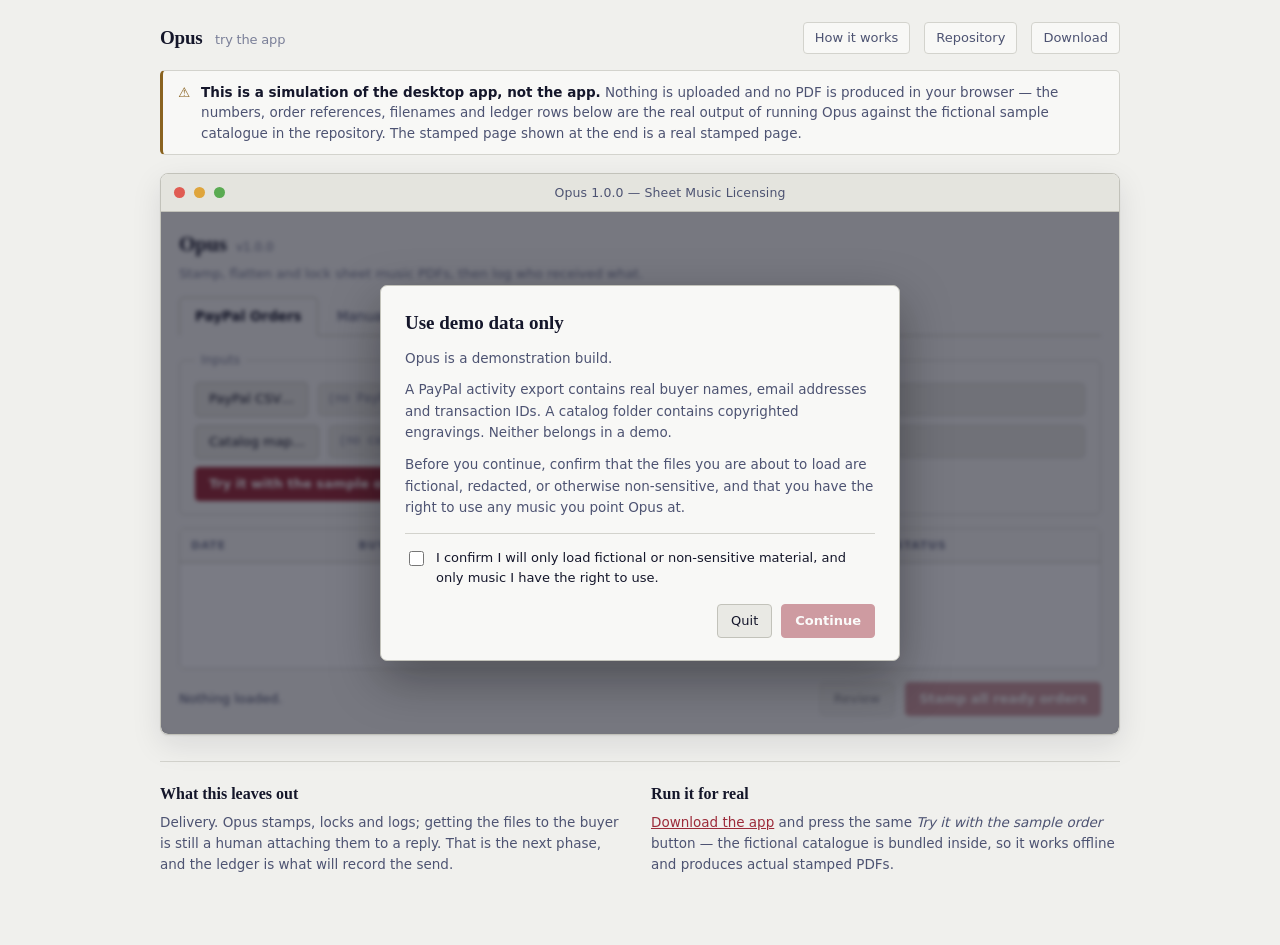
==== docs/demo/index.html @ 450efd50 "Add a clickable browser demo, linked from the README You cannot get a feel for a tool from a screens" ====
<!doctype html>
<html lang="en">
<head>
<meta charset="utf-8">
<meta name="viewport" content="width=device-width, initial-scale=1">
<title>Opus · Try the app</title>
<meta name="description" content="Click through the Opus desktop app: the demo-data gate, a day of PayPal orders, the review screen, and the ledger.">
<style>
:root{
  --ink:#14162a; --ink-2:#4d5372; --ink-3:#7a7f98;
  --paper:#f0f0ed; --paper-2:#f8f8f6; --paper-3:#e9e9e4;
  --chrome:#e4e4de; --chrome-2:#d8d8d1;
  --stamp:#9c2b3a; --verdigris:#356b61; --amber:#8a6320;
  --rule:#d3d3cd; --rule-2:#c2c2ba; --sheet:#ffffff;
  --shadow:0 1px 2px rgba(20,22,42,.06),0 10px 30px rgba(20,22,42,.10);
  --serif:"Iowan Old Style","Palatino Linotype",Palatino,"Book Antiqua",Georgia,serif;
  --sans:system-ui,-apple-system,"Segoe UI",Roboto,Helvetica,Arial,sans-serif;
  --mono:ui-monospace,"SF Mono",SFMono-Regular,"Cascadia Mono",Menlo,Consolas,monospace;
}
@media (prefers-color-scheme:dark){
  :root:not([data-theme="light"]){
    --ink:#e8e8ee; --ink-2:#a5abc4; --ink-3:#767c95;
    --paper:#0e1020; --paper-2:#171a2e; --paper-3:#1e2238;
    --chrome:#1c2036; --chrome-2:#252a44;
    --stamp:#d4707c; --verdigris:#6fb3a5; --amber:#c99a4a;
    --rule:#2a2e46; --rule-2:#3a3f5c; --sheet:#1b1f34;
    --shadow:0 1px 2px rgba(0,0,0,.4),0 10px 30px rgba(0,0,0,.4);
  }
}
:root[data-theme="dark"]{
  --ink:#e8e8ee; --ink-2:#a5abc4; --ink-3:#767c95;
  --paper:#0e1020; --paper-2:#171a2e; --paper-3:#1e2238;
  --chrome:#1c2036; --chrome-2:#252a44;
  --stamp:#d4707c; --verdigris:#6fb3a5; --amber:#c99a4a;
  --rule:#2a2e46; --rule-2:#3a3f5c; --sheet:#1b1f34;
  --shadow:0 1px 2px rgba(0,0,0,.4),0 10px 30px rgba(0,0,0,.4);
}

*{box-sizing:border-box}
html,body{margin:0;padding:0}
body{
  background:var(--paper); color:var(--ink);
  font-family:var(--sans); font-size:15px; line-height:1.55;
  -webkit-font-smoothing:antialiased;
}
a{color:var(--stamp)}
:focus-visible{outline:2px solid var(--stamp); outline-offset:2px; border-radius:3px}

.page{max-width:1000px;margin:0 auto;padding:22px 20px 70px}

/* ---------------- top bar ---------------- */
.bar{display:flex;align-items:center;gap:14px;flex-wrap:wrap;margin-bottom:16px}
.mark{font-family:var(--serif);font-size:19px;font-weight:700;letter-spacing:-.01em}
.mark span{font-family:var(--sans);font-size:13px;font-weight:400;color:var(--ink-3);margin-left:8px}
.bar .spacer{flex:1}
.blink{
  font-size:13px;color:var(--ink-2);text-decoration:none;
  border:1px solid var(--rule);border-radius:4px;padding:5px 11px;background:var(--paper-2);
}
.blink:hover{border-color:var(--rule-2);color:var(--ink)}

.sim{
  display:flex;gap:11px;align-items:flex-start;
  border:1px solid var(--rule);border-left:3px solid var(--amber);
  background:var(--paper-2);border-radius:5px;padding:11px 15px;
  font-size:13.5px;line-height:1.5;color:var(--ink-2);margin-bottom:18px;
}
.sim b{color:var(--ink)}
.sim .i{color:var(--amber);flex:0 0 auto}

/* ---------------- app window ---------------- */
.win{
  border:1px solid var(--rule-2);border-radius:8px;overflow:hidden;
  background:var(--paper-2);box-shadow:var(--shadow);position:relative;
}
.titlebar{
  display:flex;align-items:center;gap:9px;padding:9px 13px;
  background:var(--chrome);border-bottom:1px solid var(--rule-2);
}
.dot{width:11px;height:11px;border-radius:50%;background:var(--rule-2)}
.dot.r{background:#e05c53}.dot.y{background:#e0ב}.dot.y{background:#dfa53c}.dot.g{background:#5aab52}
.titlebar .t{
  flex:1;text-align:center;font-size:12.5px;color:var(--ink-2);
  font-family:var(--sans);letter-spacing:.01em;
}

.appbody{padding:16px 18px 18px;min-height:430px;position:relative}

.apphead{display:flex;align-items:baseline;gap:9px;margin-bottom:3px}
.apphead h1{font-family:var(--serif);font-size:21px;margin:0;font-weight:700}
.apphead .v{font-size:12px;color:var(--ink-3)}
.apphead .up{margin-left:auto;font-size:12px;color:var(--amber)}
.sub{color:var(--ink-3);font-size:13px;margin:0 0 13px}

/* ---------------- tabs ---------------- */
.tabs{display:flex;gap:3px;border-bottom:1px solid var(--rule-2);margin-bottom:15px}
.tab{
  appearance:none;border:1px solid transparent;border-bottom:none;background:none;
  font:inherit;font-size:13.5px;color:var(--ink-2);padding:8px 15px;cursor:pointer;
  border-radius:5px 5px 0 0;margin-bottom:-1px;
}
.tab:hover{color:var(--ink);background:var(--paper-3)}
.tab[aria-selected="true"]{
  background:var(--paper-2);border-color:var(--rule-2);
  border-bottom:1px solid var(--paper-2);color:var(--ink);font-weight:600;
}
.panel[hidden]{display:none}

/* ---------------- form bits ---------------- */
fieldset{border:1px solid var(--rule);border-radius:5px;padding:13px 15px;margin:0 0 13px}
legend{font-size:12px;color:var(--ink-3);padding:0 6px;letter-spacing:.03em}
.row{display:flex;gap:10px;align-items:center;margin-bottom:8px;flex-wrap:wrap}
.row:last-child{margin-bottom:0}
label.fl{font-size:13px;color:var(--ink-2);min-width:0}
input[type=text]{
  font:inherit;font-size:13.5px;padding:6px 9px;border:1px solid var(--rule-2);
  border-radius:4px;background:var(--sheet);color:var(--ink);flex:1;min-width:150px;
}
input[type=text]::placeholder{color:var(--ink-3)}
.pathbox{
  flex:1;min-width:150px;font-family:var(--mono);font-size:12px;color:var(--ink-3);
  background:var(--paper-3);border:1px solid var(--rule);border-radius:4px;
  padding:6px 9px;overflow:hidden;text-overflow:ellipsis;white-space:nowrap;
}
.pathbox.set{color:var(--ink-2)}

button{
  appearance:none;font:inherit;font-size:13px;cursor:pointer;
  border:1px solid var(--rule-2);background:var(--paper-3);color:var(--ink);
  border-radius:4px;padding:6px 13px;white-space:nowrap;
}
button:hover:not(:disabled){background:var(--chrome-2);border-color:var(--ink-3)}
button:disabled{opacity:.45;cursor:not-allowed}
button.primary{background:var(--stamp);border-color:var(--stamp);color:#fff;font-weight:600}
button.primary:hover:not(:disabled){filter:brightness(1.1);background:var(--stamp)}
button.ghosty{background:none}

/* ---------------- table ---------------- */
.tablewrap{border:1px solid var(--rule);border-radius:5px;overflow:auto;background:var(--sheet)}
table{border-collapse:collapse;width:100%;font-size:13px;min-width:620px}
#ledgerbody{}
#p-ledger table{min-width:820px}
#p-ledger td:first-child,#p-conn td:first-child{white-space:nowrap}
#plantable td:first-child{white-space:nowrap}
th{
  text-align:left;font-size:11px;letter-spacing:.07em;text-transform:uppercase;
  color:var(--ink-3);font-weight:600;padding:8px 11px;
  border-bottom:1px solid var(--rule-2);background:var(--paper-2);
  position:sticky;top:0;
}
td{padding:8px 11px;border-bottom:1px solid var(--rule);vertical-align:top}
tr:last-child td{border-bottom:none}
tbody tr.pick{cursor:pointer}
tbody tr.pick:hover{background:var(--paper-3)}
.num{font-variant-numeric:tabular-nums;text-align:right}
.mono{font-family:var(--mono);font-size:11.5px;color:var(--ink-2)}

.pill{
  display:inline-block;font-size:11px;font-weight:600;letter-spacing:.04em;
  padding:2px 8px;border-radius:11px;border:1px solid currentColor;white-space:nowrap;
}
.p-ready{color:var(--verdigris)}
.p-warn{color:var(--amber)}
.p-done{color:var(--verdigris)}
.p-skip{color:var(--ink-3)}

.empty{padding:34px 16px;text-align:center;color:var(--ink-3);font-size:13.5px}

.foot{display:flex;gap:11px;align-items:center;margin-top:13px;flex-wrap:wrap}
.foot .msg{font-size:13px;color:var(--ink-2);flex:1;min-width:180px}

/* ---------------- console ---------------- */
.console{
  font-family:var(--mono);font-size:12px;line-height:1.75;background:var(--paper-3);
  border:1px solid var(--rule);border-radius:5px;padding:11px 13px;margin-top:12px;
  max-height:180px;overflow:auto;color:var(--ink-2);
}
.console .ok{color:var(--verdigris)}
.console .warn{color:var(--amber)}

/* ---------------- gate ---------------- */
.gate{
  position:absolute;inset:0;background:rgba(14,16,32,.55);
  display:flex;align-items:center;justify-content:center;padding:18px;z-index:20;
  backdrop-filter:blur(2px);
}
.gate[hidden]{display:none}
.gatebox{
  background:var(--paper-2);border:1px solid var(--rule-2);border-radius:7px;
  max-width:520px;padding:22px 24px;box-shadow:0 18px 50px rgba(0,0,0,.35);
}
.gatebox h2{font-family:var(--serif);font-size:19px;margin:0 0 10px}
.gatebox p{font-size:13.5px;color:var(--ink-2);margin:0 0 10px;line-height:1.6}
.gatebox hr{border:none;border-top:1px solid var(--rule);margin:14px 0}
.ack{display:flex;gap:9px;align-items:flex-start;font-size:13px;color:var(--ink);cursor:pointer}
.ack input{margin-top:3px;flex:0 0 auto;width:15px;height:15px;accent-color:var(--stamp)}
.gatebtns{display:flex;justify-content:flex-end;gap:9px;margin-top:16px}

/* ---------------- connections ---------------- */
.cgroup{font-size:11px;letter-spacing:.09em;text-transform:uppercase;color:var(--ink-3);
  font-weight:600;padding:12px 11px 5px}
.s-built{color:var(--verdigris);font-weight:600}
.s-unverified{color:var(--amber);font-weight:600}
.s-planned{color:var(--ink-3)}
.cdesc{color:var(--ink-3);font-size:12.5px}

/* ---------------- sheet preview ---------------- */
.preview{display:grid;grid-template-columns:1fr 1fr;gap:16px;margin-top:4px}
.shot{border:1px solid var(--rule);border-radius:5px;overflow:hidden;background:var(--sheet)}
.shot img{display:block;width:100%;height:auto}
.shot .cap{font-size:12px;color:var(--ink-3);padding:7px 10px;border-top:1px solid var(--rule);
  background:var(--paper-2)}
.shot .cap b{color:var(--ink-2)}
.shot.detail img{background:var(--sheet)}
@media (max-width:680px){ .preview{grid-template-columns:1fr} }

.hint{font-size:12.5px;color:var(--ink-3);margin-top:12px}
.hint code{font-family:var(--mono);font-size:11.5px;background:var(--paper-3);
  border:1px solid var(--rule);border-radius:3px;padding:1px 5px}

.after{margin-top:26px;padding-top:20px;border-top:1px solid var(--rule);
  display:flex;gap:22px;flex-wrap:wrap;align-items:flex-start}
.after div{flex:1;min-width:230px}
.after h3{font-family:var(--serif);font-size:16px;margin:0 0 5px}
.after p{font-size:13.5px;color:var(--ink-2);margin:0}

@media (prefers-reduced-motion:reduce){*{animation:none!important;transition:none!important}}
</style>
</head>
<body>
<div class="page">

<div class="bar">
  <div class="mark">Opus <span>try the app</span></div>
  <div class="spacer"></div>
  <a class="blink" href="../">How it works</a>
  <a class="blink" href="https://github.com/integratorjeffj/opus">Repository</a>
  <a class="blink" href="https://github.com/integratorjeffj/opus/releases/latest">Download</a>
</div>

<p class="sim">
  <span class="i" aria-hidden="true">&#9888;</span>
  <span><b>This is a simulation of the desktop app, not the app.</b> Nothing is
  uploaded and no PDF is produced in your browser &mdash; the numbers, order
  references, filenames and ledger rows below are the real output of running
  Opus against the fictional sample catalogue in the repository. The stamped
  page shown at the end is a real stamped page.</span>
</p>

<div class="win">
  <div class="titlebar">
    <span class="dot r"></span><span class="dot y"></span><span class="dot g"></span>
    <span class="t" id="wintitle">Opus 1.0.0 &mdash; Sheet Music Licensing</span>
  </div>

  <div class="appbody">

    <!-- ============ demo-data gate ============ -->
    <div class="gate" id="gate">
      <div class="gatebox" role="dialog" aria-modal="true" aria-labelledby="gt">
        <h2 id="gt">Use demo data only</h2>
        <p>Opus is a demonstration build.</p>
        <p>A PayPal activity export contains real buyer names, email addresses
           and transaction IDs. A catalog folder contains copyrighted
           engravings. Neither belongs in a demo.</p>
        <p>Before you continue, confirm that the files you are about to load are
           fictional, redacted, or otherwise non-sensitive, and that you have
           the right to use any music you point Opus at.</p>
        <hr>
        <label class="ack">
          <input type="checkbox" id="ackbox">
          <span>I confirm I will only load fictional or non-sensitive material,
                and only music I have the right to use.</span>
        </label>
        <div class="gatebtns">
          <button id="quitbtn">Quit</button>
          <button class="primary" id="contbtn" disabled>Continue</button>
        </div>
      </div>
    </div>

    <div class="apphead">
      <h1>Opus</h1>
      <span class="v">v1.0.0</span>
      <span class="up" id="upnote"></span>
    </div>
    <p class="sub">Stamp, flatten and lock sheet music PDFs, then log who received what.</p>

    <div class="tabs" role="tablist">
      <button class="tab" role="tab" id="t-paypal" aria-controls="p-paypal" aria-selected="true">PayPal Orders</button>
      <button class="tab" role="tab" id="t-manual" aria-controls="p-manual" aria-selected="false">Manual Batch</button>
      <button class="tab" role="tab" id="t-conn"   aria-controls="p-conn"   aria-selected="false">Connections</button>
      <button class="tab" role="tab" id="t-ledger" aria-controls="p-ledger" aria-selected="false">Ledger</button>
    </div>

    <!-- ============ PayPal Orders ============ -->
    <section class="panel" id="p-paypal" role="tabpanel" aria-labelledby="t-paypal">
      <fieldset>
        <legend>Inputs</legend>
        <div class="row">
          <button id="pick-csv">PayPal CSV&hellip;</button>
          <span class="pathbox" id="path-csv">(no PayPal CSV chosen)</span>
        </div>
        <div class="row">
          <button id="pick-cat">Catalog map&hellip;</button>
          <span class="pathbox" id="path-cat">(no catalog map chosen)</span>
        </div>
        <div class="row">
          <button class="primary" id="loadsample">Try it with the sample order</button>
          <span style="font-size:12.5px;color:var(--ink-3)">Loads the fictional export bundled inside the app.</span>
        </div>
      </fieldset>

      <div class="tablewrap">
        <table id="plantable">
          <thead><tr>
            <th>Date</th><th>Buyer</th><th>Item</th>
            <th class="num">Files</th><th>Status</th>
          </tr></thead>
          <tbody id="planbody">
            <tr><td colspan="5"><div class="empty">Choose a PayPal export, then press Review.</div></td></tr>
          </tbody>
        </table>
      </div>

      <div class="foot">
        <span class="msg" id="planmsg">Nothing loaded.</span>
        <button id="reviewbtn" disabled>Review</button>
        <button class="primary" id="stampbtn" disabled>Stamp all ready orders</button>
      </div>

      <div class="console" id="console" hidden></div>
    </section>

    <!-- ============ Manual Batch ============ -->
    <section class="panel" id="p-manual" role="tabpanel" aria-labelledby="t-manual" hidden>
      <fieldset>
        <legend>License details</legend>
        <div class="row">
          <label class="fl" for="lic">Licensee name (exactly as it should print)</label>
        </div>
        <div class="row">
          <input type="text" id="lic" placeholder="Grace Chapel">
        </div>
        <div class="row">
          <label class="fl" for="ord">Order ref</label>
          <input type="text" id="ord" placeholder="optional" style="max-width:180px">
          <label class="fl" for="dt">Purchase date</label>
          <input type="text" id="dt" value="8/21/26" style="max-width:110px">
        </div>
      </fieldset>

      <fieldset>
        <legend>PDFs to stamp</legend>
        <div class="row">
          <button id="addfiles">Add files&hellip;</button>
          <button id="clearfiles">Clear</button>
          <span style="font-size:12.5px;color:var(--ink-3)" id="qcount">0 file(s) queued</span>
        </div>
        <div class="tablewrap" style="margin-top:8px">
          <table><tbody id="qbody">
            <tr><td><div class="empty">No files queued.</div></td></tr>
          </tbody></table>
        </div>
      </fieldset>

      <div class="foot">
        <span class="msg" id="manmsg">Type a licensee name and queue some files.</span>
        <button class="primary" id="manstamp" disabled>Stamp All</button>
      </div>
    </section>

    <!-- ============ Connections ============ -->
    <section class="panel" id="p-conn" role="tabpanel" aria-labelledby="t-conn" hidden>
      <p class="sub" style="margin-top:0">
        Anything marked <b>planned</b> is a contract with no implementation
        behind it. Selecting one is an error rather than a quiet no-op, so
        nothing here can look connected when it is not.
      </p>
      <div class="tablewrap">
        <table>
          <thead><tr><th>Name</th><th>Connector</th><th>State</th><th>What it is</th></tr></thead>
          <tbody id="connbody"></tbody>
        </table>
      </div>
      <p class="hint">
        <b>built</b> &mdash; implemented and covered by the test suite &middot;
        <b>unverified</b> &mdash; implemented, never run against the live service &middot;
        <b>planned</b> &mdash; contract only. The same list prints from
        <code>opus.py --list-connectors</code>.
      </p>
    </section>

    <!-- ============ Ledger ============ -->
    <section class="panel" id="p-ledger" role="tabpanel" aria-labelledby="t-ledger" hidden>
      <p class="sub" style="margin-top:0">
        One row per file issued, written the moment it is issued. This is the
        record that ties a leaked copy back to an order.
      </p>
      <div class="tablewrap">
        <table>
          <thead><tr>
            <th>Licensee</th><th>Order</th><th>File</th>
            <th class="num">Pages</th><th>Owner password</th><th>Status</th>
          </tr></thead>
          <tbody id="ledgerbody">
            <tr><td colspan="6"><div class="empty">Nothing issued yet. Stamp the sample order first.</div></td></tr>
          </tbody>
        </table>
      </div>
      <div id="previewwrap" hidden>
        <p class="hint" style="margin-bottom:8px"><b id="prevname"></b></p>
        <figure class="shot detail" style="margin:0 0 14px">
          <img id="img-notice" alt="Close crop of the top of the issued page: the licence notice naming First Baptist Church, Springfield, printed above the title.">
          <figcaption class="cap"><b>The notice, actual size</b> &mdash; printed across the top of every page</figcaption>
        </figure>
        <div class="preview">
          <figure class="shot" style="margin:0">
            <img id="img-before" alt="The master score before stamping: title, composer and staves, with no licence notice.">
            <figcaption class="cap"><b>Master</b> &mdash; as the publisher holds it</figcaption>
          </figure>
          <figure class="shot" style="margin:0">
            <img id="img-after" alt="The same page after stamping: a licence notice naming the buyer runs across the top, and the purchase date across the bottom.">
            <figcaption class="cap"><b>Issued</b> &mdash; notice on every page, locked against editing</figcaption>
          </figure>
        </div>
        <p class="hint">
          The notice is merged into the page content stream rather than added as
          an annotation, so it is not a separate object a reader can select and
          delete. The issued file opens and prints with no password; editing,
          text extraction and page re-assembly are blocked with AES-256.
        </p>
      </div>
    </section>

  </div>
</div>

<div class="after">
  <div>
    <h3>What this leaves out</h3>
    <p>Delivery. Opus stamps, locks and logs; getting the files to the buyer is
    still a human attaching them to a reply. That is the next phase, and the
    ledger is what will record the send.</p>
  </div>
  <div>
    <h3>Run it for real</h3>
    <p><a href="https://github.com/integratorjeffj/opus/releases/latest">Download the app</a>
    and press the same <em>Try it with the sample order</em> button &mdash; the
    fictional catalogue is bundled inside, so it works offline and produces
    actual stamped PDFs.</p>
  </div>
</div>

</div>

<script>
(function () {
  "use strict";

  var DATA = {"version":"1.0.0","paths":{"csv":"examples/paypal_sample.csv","catalog":"examples/catalog_map.csv"},"plan":[{"date":"8/18/26","buyer":"First Baptist Church, Springfield","item":"Evening Bells - PDF Download","files":3,"status":"ready"},{"date":"8/18/26","buyer":"Maria Delgado","item":"Fanfare for Two Trumpets","files":3,"status":"ready"},{"date":"8/19/26","buyer":"Northside High School Band","item":"EVENING BELLS (score & parts)","files":3,"status":"ready"},{"date":"8/19/26","buyer":"Grace Chapel","item":"Processional in D","files":0,"status":"no catalog match"}],"ledger":[{"licensee":"First Baptist Church, Springfield","order_ref":"5TX99001AA111111A","file":"Evening_Bells_choral_score__First_Baptist_Church_Springfield.pdf","source":"choral_score.pdf","pages":"2","password":"vYOzOSZkcYX2trVC"},{"licensee":"First Baptist Church, Springfield","order_ref":"5TX99001AA111111A","file":"Evening_Bells_organ__First_Baptist_Church_Springfield.pdf","source":"organ.pdf","pages":"2","password":"vYOzOSZkcYX2trVC"},{"licensee":"First Baptist Church, Springfield","order_ref":"5TX99001AA111111A","file":"Evening_Bells_score__First_Baptist_Church_Springfield.pdf","source":"score.pdf","pages":"3","password":"vYOzOSZkcYX2trVC"},{"licensee":"Maria Delgado","order_ref":"5TX99002BB222222B","file":"Fanfare_for_Two_Trumpets_score__Maria_Delgado.pdf","source":"score.pdf","pages":"2","password":"EvRe2TzUWt4OG2ZY"},{"licensee":"Maria Delgado","order_ref":"5TX99002BB222222B","file":"Fanfare_for_Two_Trumpets_trumpet_1__Maria_Delgado.pdf","source":"trumpet_1.pdf","pages":"1","password":"EvRe2TzUWt4OG2ZY"},{"licensee":"Maria Delgado","order_ref":"5TX99002BB222222B","file":"Fanfare_for_Two_Trumpets_trumpet_2__Maria_Delgado.pdf","source":"trumpet_2.pdf","pages":"1","password":"EvRe2TzUWt4OG2ZY"},{"licensee":"Northside High School Band","order_ref":"5TX99003CC333333C","file":"Evening_Bells_choral_score__Northside_High_School_Band.pdf","source":"choral_score.pdf","pages":"2","password":"J-HJ8mn5HKkv4lrY"},{"licensee":"Northside High School Band","order_ref":"5TX99003CC333333C","file":"Evening_Bells_organ__Northside_High_School_Band.pdf","source":"organ.pdf","pages":"2","password":"J-HJ8mn5HKkv4lrY"},{"licensee":"Northside High School Band","order_ref":"5TX99003CC333333C","file":"Evening_Bells_score__Northside_High_School_Band.pdf","source":"score.pdf","pages":"3","password":"J-HJ8mn5HKkv4lrY"}],"progress":["[1/9] First Baptist Church, Springfield - choral_score.pdf","[2/9] First Baptist Church, Springfield - organ.pdf","[3/9] First Baptist Church, Springfield - score.pdf","[4/9] Maria Delgado - score.pdf","[5/9] Maria Delgado - trumpet_1.pdf","[6/9] Maria Delgado - trumpet_2.pdf","[7/9] Northside High School Band - choral_score.pdf","[8/9] Northside High School Band - organ.pdf","[9/9] Northside High School Band - score.pdf"],"connectors":[{"kind":"catalog","name":"local","label":"Local folder","state":"built","description":"A folder on this machine, one subfolder per piece."},{"kind":"catalog","name":"gdrive","label":"Google Drive folder","state":"unverified","description":"A shared Drive folder, one subfolder per piece. Uses a service account, so there is no consent screen."},{"kind":"catalog","name":"dropbox","label":"Dropbox folder","state":"planned","description":"A shared Dropbox folder, one subfolder per piece."},{"kind":"catalog","name":"onedrive","label":"OneDrive / SharePoint","state":"planned","description":"A OneDrive or SharePoint library. Needs an Azure app registration and a tenant admin's consent."},{"kind":"delivery","name":"gmail","label":"Gmail / Google Workspace","state":"planned","description":"Send as the publisher's own Gmail address."},{"kind":"delivery","name":"outlook","label":"Outlook / Microsoft 365","state":"planned","description":"Send through Microsoft Graph. Needs tenant admin consent."},{"kind":"delivery","name":"portal","label":"Expiring download link","state":"planned","description":"A per-order link that expires. Preferred over attachments: no size limit, better deliverability, and download telemetry that is itself a licensing signal."},{"kind":"delivery","name":"smtp","label":"Plain SMTP","state":"planned","description":"Send through any mail server with a username and password."},{"kind":"order","name":"paypal-csv","label":"PayPal activity export","state":"built","description":"A CSV downloaded from PayPal's Activity page."},{"kind":"order","name":"paypal-api","label":"PayPal (live account)","state":"unverified","description":"Reads completed payments directly from PayPal's Transaction Search API."},{"kind":"order","name":"mailbox","label":"Mailbox receipts","state":"planned","description":"Order confirmations parsed out of a Gmail or Outlook inbox."},{"kind":"order","name":"square","label":"Square","state":"planned","description":"Completed Square payments."},{"kind":"order","name":"stripe","label":"Stripe","state":"planned","description":"Completed Stripe payments."}],"manual":["Evening Bells/choral_score.pdf","Evening Bells/organ.pdf","Evening Bells/score.pdf"],"images":{"before":"[data-uri]","after":"[data-uri]","notice":"[data-uri]"}};

  var $ = function (id) { return document.getElementById(id); };

  /* ---------------- gate ---------------- */
  var gate = $("gate"), ack = $("ackbox"), cont = $("contbtn");
  ack.addEventListener("change", function () { cont.disabled = !ack.checked; });
  cont.addEventListener("click", function () {
    if (!ack.checked) { return; }          // inert until ticked, as in the app
    gate.hidden = true;
    setTimeout(function () {
      $("upnote").textContent = "";        // no update in this build
    }, 400);
  });
  $("quitbtn").addEventListener("click", function () {
    gate.querySelector(".gatebox").innerHTML =
      '<h2>Declined</h2><p>Nothing was loaded. In the desktop app the window ' +
      'closes here and the process exits with code 1.</p>' +
      '<div class="gatebtns"><button class="primary" id="againbtn">Start over</button></div>';
    $("againbtn").addEventListener("click", function () { location.reload(); });
  });

  /* ---------------- tabs ---------------- */
  var tabs = [["t-paypal","p-paypal"],["t-manual","p-manual"],
              ["t-conn","p-conn"],["t-ledger","p-ledger"]];
  tabs.forEach(function (pair) {
    $(pair[0]).addEventListener("click", function () {
      tabs.forEach(function (p) {
        var on = p[0] === pair[0];
        $(p[0]).setAttribute("aria-selected", on ? "true" : "false");
        $(p[1]).hidden = !on;
      });
    });
  });

  /* ---------------- connections ---------------- */
  var cb = $("connbody"), lastKind = null;
  var kindName = {order:"Order sources", catalog:"Catalog sources",
                  delivery:"Delivery channels"};
  DATA.connectors.forEach(function (c) {
    if (c.kind !== lastKind) {
      lastKind = c.kind;
      var h = document.createElement("tr");
      h.innerHTML = '<td colspan="4" class="cgroup">' + kindName[c.kind] + '</td>';
      cb.appendChild(h);
    }
    var tr = document.createElement("tr");
    tr.innerHTML =
      '<td class="mono">' + c.name + '</td>' +
      '<td>' + c.label + '</td>' +
      '<td class="s-' + c.state + '">' + c.state + '</td>' +
      '<td class="cdesc">' + c.description + '</td>';
    cb.appendChild(tr);
  });

  /* ---------------- paypal tab ---------------- */
  var loaded = false, reviewed = false, stamped = false;
  var planBody = $("planbody"), planMsg = $("planmsg");
  var reviewBtn = $("reviewbtn"), stampBtn = $("stampbtn"), con = $("console");

  function setPaths() {
    $("path-csv").textContent = DATA.paths.csv;
    $("path-csv").className = "pathbox set";
    $("path-cat").textContent = DATA.paths.catalog;
    $("path-cat").className = "pathbox set";
  }

  $("loadsample").addEventListener("click", function () {
    setPaths();
    loaded = true; reviewed = false; stamped = false;
    reviewBtn.disabled = false; stampBtn.disabled = true;
    planBody.innerHTML =
      '<tr><td colspan="5"><div class="empty">Sample order loaded. ' +
      'Press <b>Review</b> to see the plan before anything is written.</div></td></tr>';
    planMsg.textContent = "Fictional export loaded: 7 rows, 4 completed sales.";
    con.hidden = true; con.innerHTML = "";
  });

  $("pick-csv").addEventListener("click", pickNote);
  $("pick-cat").addEventListener("click", pickNote);
  function pickNote() {
    planMsg.innerHTML = 'A file picker opens here in the desktop app. ' +
      'In this simulation, use <b>Try it with the sample order</b>.';
  }

  var STATUS_CLASS = {"ready":"p-ready","no catalog match":"p-warn",
                      "already issued":"p-skip","stamped":"p-done"};

  function renderPlan(rows) {
    planBody.innerHTML = "";
    rows.forEach(function (r) {
      var tr = document.createElement("tr");
      tr.innerHTML =
        '<td class="mono">' + r.date + '</td>' +
        '<td>' + r.buyer + '</td>' +
        '<td>' + r.item + '</td>' +
        '<td class="num">' + r.files + '</td>' +
        '<td><span class="pill ' + (STATUS_CLASS[r.status] || "p-skip") + '">' +
          r.status + '</span></td>';
      planBody.appendChild(tr);
    });
  }

  reviewBtn.addEventListener("click", function () {
    if (!loaded) { return; }
    reviewBtn.disabled = true;
    planMsg.textContent = "Reading the export…";
    setTimeout(function () {
      renderPlan(DATA.plan);
      reviewed = true;
      stampBtn.disabled = false;
      reviewBtn.disabled = false;
      planMsg.innerHTML =
        '<b>3 orders ready, 9 files.</b> One flagged: <i>Processional in D</i> ' +
        'is not in the catalogue, so it was reported rather than guessed at. ' +
        'The refund, the withdrawal and the pending payment never reached the plan.';
    }, 550);
  });

  stampBtn.addEventListener("click", function () {
    if (!reviewed || stamped) { return; }
    stampBtn.disabled = true; reviewBtn.disabled = true;
    con.hidden = false; con.innerHTML = "";
    planMsg.textContent = "Stamping…";

    var i = 0;
    (function step() {
      if (i < DATA.progress.length) {
        var line = document.createElement("div");
        line.textContent = DATA.progress[i];
        con.appendChild(line);
        con.scrollTop = con.scrollHeight;
        i++;
        setTimeout(step, 170);
        return;
      }
      var done = document.createElement("div");
      done.className = "ok";
      done.textContent = "3 order(s), 9 file(s) stamped, 0 failed, 1 skipped.";
      con.appendChild(done);
      var led = document.createElement("div");
      led.textContent = "Ledger: samples/licensed/license_ledger.csv";
      con.appendChild(led);
      con.scrollTop = con.scrollHeight;

      renderPlan(DATA.plan.map(function (r) {
        return r.status === "ready"
          ? {date:r.date, buyer:r.buyer, item:r.item, files:r.files, status:"stamped"}
          : r;
      }));
      stamped = true;
      reviewBtn.disabled = false;
      planMsg.innerHTML = 'Done. <b>9 files</b> written and logged. ' +
        'Open the <b>Ledger</b> tab to see what was recorded.';
      fillLedger();
    })();
  });

  /* ---------------- ledger ---------------- */
  function fillLedger() {
    var lb = $("ledgerbody");
    lb.innerHTML = "";
    DATA.ledger.forEach(function (r) {
      var tr = document.createElement("tr");
      tr.className = "pick";
      tr.innerHTML =
        '<td>' + r.licensee + '</td>' +
        '<td class="mono">' + r.order_ref + '</td>' +
        '<td class="mono">' + r.file + '</td>' +
        '<td class="num">' + r.pages + '</td>' +
        '<td class="mono">' + r.password + '</td>' +
        '<td><span class="pill p-done">ok</span></td>';
      tr.addEventListener("click", function () { showPreview(r.file); });
      lb.appendChild(tr);
    });
    var hint = document.createElement("tr");
    hint.innerHTML = '<td colspan="6" class="cdesc" style="padding:9px 11px">' +
      'Click any row to see that page before and after stamping.</td>';
    lb.appendChild(hint);
    showPreview(DATA.ledger[2].file);
  }

  function showPreview(name) {
    $("previewwrap").hidden = false;
    $("prevname").textContent = name;
    $("img-before").src = DATA.images.before;
    $("img-after").src = DATA.images.after;
    $("img-notice").src = DATA.images.notice;
  }

  /* ---------------- manual tab ---------------- */
  var queued = 0;
  function manState() {
    $("qcount").textContent = queued + " file(s) queued";
    $("manstamp").disabled = !(queued > 0 && $("lic").value.trim());
  }
  $("lic").addEventListener("input", manState);
  $("addfiles").addEventListener("click", function () {
    queued = DATA.manual.length;
    var qb = $("qbody");
    qb.innerHTML = "";
    DATA.manual.forEach(function (f) {
      var tr = document.createElement("tr");
      tr.innerHTML = '<td class="mono">' + f + '</td>';
      qb.appendChild(tr);
    });
    $("manmsg").textContent =
      "Queued the three parts of Evening Bells from the bundled catalogue.";
    manState();
  });
  $("clearfiles").addEventListener("click", function () {
    queued = 0;
    $("qbody").innerHTML = '<tr><td><div class="empty">No files queued.</div></td></tr>';
    $("manmsg").textContent = "Cleared.";
    manState();
  });
  $("manstamp").addEventListener("click", function () {
    var who = $("lic").value.trim();
    $("manmsg").innerHTML = 'Stamped <b>' + queued + '</b> file(s) for <b>' +
      who.replace(/[<>&]/g, "") + '</b>, each logged with one owner password ' +
      'for the batch. The desktop app writes them to the folder you choose.';
    $("manstamp").disabled = true;
  });
})();
</script>
</body>
</html>
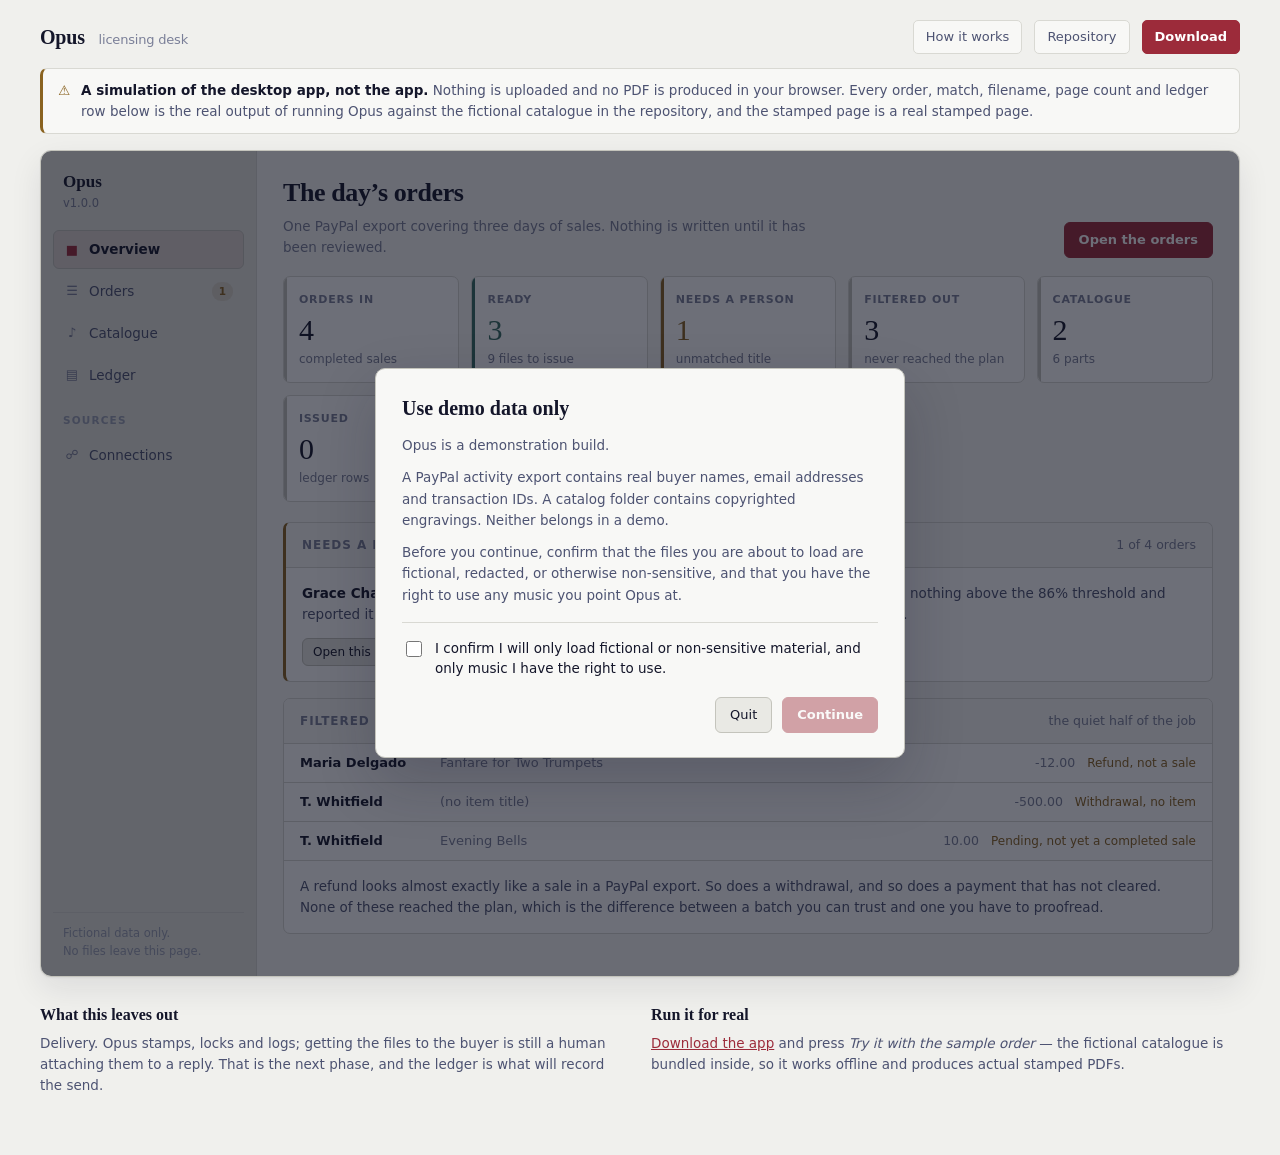
==== commit 6e41f89a: "Upgrade the demo to a licensing desk: workspaces, exception surfacing, match provenance v1 drew a fa" ====
--- a/docs/demo/index.html
+++ b/docs/demo/index.html
@@ -3,37 +3,53 @@
 <head>
 <meta charset="utf-8">
 <meta name="viewport" content="width=device-width, initial-scale=1">
-<title>Opus · Try the app</title>
-<meta name="description" content="Click through the Opus desktop app: the demo-data gate, a day of PayPal orders, the review screen, and the ledger.">
+<title>Opus · Licensing desk</title>
+<meta name="description" content="Click through Opus: a day of sheet music orders matched, reviewed, stamped and logged.">
 <style>
+/* ===========================================================================
+   Tokens carried over unchanged from the landing page -- same product, and the
+   palette is brand identity rather than implementation detail. Semantic colour
+   (ready / attention / issued) is kept separate from the stamp-red accent so
+   state reads on its own.
+   ======================================================================== */
 :root{
-  --ink:#14162a; --ink-2:#4d5372; --ink-3:#7a7f98;
-  --paper:#f0f0ed; --paper-2:#f8f8f6; --paper-3:#e9e9e4;
-  --chrome:#e4e4de; --chrome-2:#d8d8d1;
-  --stamp:#9c2b3a; --verdigris:#356b61; --amber:#8a6320;
-  --rule:#d3d3cd; --rule-2:#c2c2ba; --sheet:#ffffff;
-  --shadow:0 1px 2px rgba(20,22,42,.06),0 10px 30px rgba(20,22,42,.10);
+  --ink:#14162a; --ink-2:#4d5372; --ink-3:#7a7f98; --ink-4:#9aa0b4;
+  --paper:#f0f0ed; --raise:#f8f8f6; --sunk:#e9e9e4; --sheet:#ffffff;
+  --rail:#e6e6e0;
+  --stamp:#9c2b3a; --stamp-soft:rgba(156,43,58,.09);
+  --verdigris:#356b61; --verdigris-soft:rgba(53,107,97,.11);
+  --amber:#8a6320; --amber-soft:rgba(138,99,32,.12);
+  --rule:#d9d9d3; --rule-2:#c4c4bc;
   --serif:"Iowan Old Style","Palatino Linotype",Palatino,"Book Antiqua",Georgia,serif;
   --sans:system-ui,-apple-system,"Segoe UI",Roboto,Helvetica,Arial,sans-serif;
   --mono:ui-monospace,"SF Mono",SFMono-Regular,"Cascadia Mono",Menlo,Consolas,monospace;
+  --shadow:0 1px 2px rgba(20,22,42,.05),0 12px 32px rgba(20,22,42,.09);
+  --shadow-lg:0 24px 60px rgba(20,22,42,.20);
+  --r:7px;
 }
 @media (prefers-color-scheme:dark){
   :root:not([data-theme="light"]){
-    --ink:#e8e8ee; --ink-2:#a5abc4; --ink-3:#767c95;
-    --paper:#0e1020; --paper-2:#171a2e; --paper-3:#1e2238;
-    --chrome:#1c2036; --chrome-2:#252a44;
-    --stamp:#d4707c; --verdigris:#6fb3a5; --amber:#c99a4a;
-    --rule:#2a2e46; --rule-2:#3a3f5c; --sheet:#1b1f34;
-    --shadow:0 1px 2px rgba(0,0,0,.4),0 10px 30px rgba(0,0,0,.4);
+    --ink:#e9e9ef; --ink-2:#a8aec6; --ink-3:#7b8199; --ink-4:#666c85;
+    --paper:#0d0f1e; --raise:#161930; --sunk:#1d2138; --sheet:#1a1e33;
+    --rail:#131629;
+    --stamp:#d4707c; --stamp-soft:rgba(212,112,124,.13);
+    --verdigris:#6fb3a5; --verdigris-soft:rgba(111,179,165,.14);
+    --amber:#c99a4a; --amber-soft:rgba(201,154,74,.15);
+    --rule:#282c44; --rule-2:#373c58;
+    --shadow:0 1px 2px rgba(0,0,0,.45),0 12px 32px rgba(0,0,0,.4);
+    --shadow-lg:0 24px 60px rgba(0,0,0,.6);
   }
 }
 :root[data-theme="dark"]{
-  --ink:#e8e8ee; --ink-2:#a5abc4; --ink-3:#767c95;
-  --paper:#0e1020; --paper-2:#171a2e; --paper-3:#1e2238;
-  --chrome:#1c2036; --chrome-2:#252a44;
-  --stamp:#d4707c; --verdigris:#6fb3a5; --amber:#c99a4a;
-  --rule:#2a2e46; --rule-2:#3a3f5c; --sheet:#1b1f34;
-  --shadow:0 1px 2px rgba(0,0,0,.4),0 10px 30px rgba(0,0,0,.4);
+  --ink:#e9e9ef; --ink-2:#a8aec6; --ink-3:#7b8199; --ink-4:#666c85;
+  --paper:#0d0f1e; --raise:#161930; --sunk:#1d2138; --sheet:#1a1e33;
+  --rail:#131629;
+  --stamp:#d4707c; --stamp-soft:rgba(212,112,124,.13);
+  --verdigris:#6fb3a5; --verdigris-soft:rgba(111,179,165,.14);
+  --amber:#c99a4a; --amber-soft:rgba(201,154,74,.15);
+  --rule:#282c44; --rule-2:#373c58;
+  --shadow:0 1px 2px rgba(0,0,0,.45),0 12px 32px rgba(0,0,0,.4);
+  --shadow-lg:0 24px 60px rgba(0,0,0,.6);
 }
 
 *{box-sizing:border-box}
@@ -44,220 +60,471 @@
   -webkit-font-smoothing:antialiased;
 }
 a{color:var(--stamp)}
-:focus-visible{outline:2px solid var(--stamp); outline-offset:2px; border-radius:3px}
-
-.page{max-width:1000px;margin:0 auto;padding:22px 20px 70px}
-
-/* ---------------- top bar ---------------- */
-.bar{display:flex;align-items:center;gap:14px;flex-wrap:wrap;margin-bottom:16px}
-.mark{font-family:var(--serif);font-size:19px;font-weight:700;letter-spacing:-.01em}
-.mark span{font-family:var(--sans);font-size:13px;font-weight:400;color:var(--ink-3);margin-left:8px}
-.bar .spacer{flex:1}
-.blink{
-  font-size:13px;color:var(--ink-2);text-decoration:none;
-  border:1px solid var(--rule);border-radius:4px;padding:5px 11px;background:var(--paper-2);
-}
-.blink:hover{border-color:var(--rule-2);color:var(--ink)}
-
-.sim{
+:focus-visible{outline:2px solid var(--stamp);outline-offset:2px;border-radius:4px}
+button{appearance:none;font:inherit;cursor:pointer}
+.num{font-variant-numeric:tabular-nums}
+.mono{font-family:var(--mono);font-size:12px}
+
+/* ---------------- page frame ---------------- */
+.frame{max-width:1240px;margin:0 auto;padding:20px 20px 60px}
+.masthead{display:flex;align-items:center;gap:12px;flex-wrap:wrap;margin-bottom:14px}
+.brand{font-family:var(--serif);font-size:20px;font-weight:700;letter-spacing:-.01em}
+.brand span{font-family:var(--sans);font-size:13px;font-weight:400;color:var(--ink-3);margin-left:9px}
+.masthead .gap{flex:1}
+.xlink{
+  font-size:13px;color:var(--ink-2);text-decoration:none;padding:6px 12px;
+  border:1px solid var(--rule);border-radius:5px;background:var(--raise);
+}
+.xlink:hover{border-color:var(--rule-2);color:var(--ink)}
+.xlink.solid{background:var(--stamp);border-color:var(--stamp);color:#fff;font-weight:600}
+.xlink.solid:hover{filter:brightness(1.08);color:#fff}
+
+.notice{
   display:flex;gap:11px;align-items:flex-start;
   border:1px solid var(--rule);border-left:3px solid var(--amber);
-  background:var(--paper-2);border-radius:5px;padding:11px 15px;
-  font-size:13.5px;line-height:1.5;color:var(--ink-2);margin-bottom:18px;
-}
-.sim b{color:var(--ink)}
-.sim .i{color:var(--amber);flex:0 0 auto}
-
-/* ---------------- app window ---------------- */
-.win{
-  border:1px solid var(--rule-2);border-radius:8px;overflow:hidden;
-  background:var(--paper-2);box-shadow:var(--shadow);position:relative;
-}
-.titlebar{
-  display:flex;align-items:center;gap:9px;padding:9px 13px;
-  background:var(--chrome);border-bottom:1px solid var(--rule-2);
-}
-.dot{width:11px;height:11px;border-radius:50%;background:var(--rule-2)}
-.dot.r{background:#e05c53}.dot.y{background:#e0ב}.dot.y{background:#dfa53c}.dot.g{background:#5aab52}
-.titlebar .t{
-  flex:1;text-align:center;font-size:12.5px;color:var(--ink-2);
-  font-family:var(--sans);letter-spacing:.01em;
-}
-
-.appbody{padding:16px 18px 18px;min-height:430px;position:relative}
-
-.apphead{display:flex;align-items:baseline;gap:9px;margin-bottom:3px}
-.apphead h1{font-family:var(--serif);font-size:21px;margin:0;font-weight:700}
-.apphead .v{font-size:12px;color:var(--ink-3)}
-.apphead .up{margin-left:auto;font-size:12px;color:var(--amber)}
-.sub{color:var(--ink-3);font-size:13px;margin:0 0 13px}
-
-/* ---------------- tabs ---------------- */
-.tabs{display:flex;gap:3px;border-bottom:1px solid var(--rule-2);margin-bottom:15px}
-.tab{
-  appearance:none;border:1px solid transparent;border-bottom:none;background:none;
-  font:inherit;font-size:13.5px;color:var(--ink-2);padding:8px 15px;cursor:pointer;
-  border-radius:5px 5px 0 0;margin-bottom:-1px;
-}
-.tab:hover{color:var(--ink);background:var(--paper-3)}
-.tab[aria-selected="true"]{
-  background:var(--paper-2);border-color:var(--rule-2);
-  border-bottom:1px solid var(--paper-2);color:var(--ink);font-weight:600;
-}
-.panel[hidden]{display:none}
-
-/* ---------------- form bits ---------------- */
-fieldset{border:1px solid var(--rule);border-radius:5px;padding:13px 15px;margin:0 0 13px}
-legend{font-size:12px;color:var(--ink-3);padding:0 6px;letter-spacing:.03em}
-.row{display:flex;gap:10px;align-items:center;margin-bottom:8px;flex-wrap:wrap}
-.row:last-child{margin-bottom:0}
-label.fl{font-size:13px;color:var(--ink-2);min-width:0}
-input[type=text]{
-  font:inherit;font-size:13.5px;padding:6px 9px;border:1px solid var(--rule-2);
-  border-radius:4px;background:var(--sheet);color:var(--ink);flex:1;min-width:150px;
-}
-input[type=text]::placeholder{color:var(--ink-3)}
-.pathbox{
-  flex:1;min-width:150px;font-family:var(--mono);font-size:12px;color:var(--ink-3);
-  background:var(--paper-3);border:1px solid var(--rule);border-radius:4px;
-  padding:6px 9px;overflow:hidden;text-overflow:ellipsis;white-space:nowrap;
-}
-.pathbox.set{color:var(--ink-2)}
-
-button{
-  appearance:none;font:inherit;font-size:13px;cursor:pointer;
-  border:1px solid var(--rule-2);background:var(--paper-3);color:var(--ink);
-  border-radius:4px;padding:6px 13px;white-space:nowrap;
-}
-button:hover:not(:disabled){background:var(--chrome-2);border-color:var(--ink-3)}
-button:disabled{opacity:.45;cursor:not-allowed}
-button.primary{background:var(--stamp);border-color:var(--stamp);color:#fff;font-weight:600}
-button.primary:hover:not(:disabled){filter:brightness(1.1);background:var(--stamp)}
-button.ghosty{background:none}
-
-/* ---------------- table ---------------- */
-.tablewrap{border:1px solid var(--rule);border-radius:5px;overflow:auto;background:var(--sheet)}
-table{border-collapse:collapse;width:100%;font-size:13px;min-width:620px}
-#ledgerbody{}
-#p-ledger table{min-width:820px}
-#p-ledger td:first-child,#p-conn td:first-child{white-space:nowrap}
-#plantable td:first-child{white-space:nowrap}
-th{
-  text-align:left;font-size:11px;letter-spacing:.07em;text-transform:uppercase;
-  color:var(--ink-3);font-weight:600;padding:8px 11px;
-  border-bottom:1px solid var(--rule-2);background:var(--paper-2);
-  position:sticky;top:0;
-}
-td{padding:8px 11px;border-bottom:1px solid var(--rule);vertical-align:top}
-tr:last-child td{border-bottom:none}
-tbody tr.pick{cursor:pointer}
-tbody tr.pick:hover{background:var(--paper-3)}
-.num{font-variant-numeric:tabular-nums;text-align:right}
-.mono{font-family:var(--mono);font-size:11.5px;color:var(--ink-2)}
+  background:var(--raise);border-radius:var(--r);padding:11px 15px;
+  font-size:13.5px;line-height:1.55;color:var(--ink-2);margin-bottom:16px;
+}
+.notice b{color:var(--ink)}
+.notice .ic{color:var(--amber);flex:0 0 auto}
+
+/* ---------------- app shell ---------------- */
+.app{
+  display:grid;grid-template-columns:216px 1fr;
+  border:1px solid var(--rule-2);border-radius:11px;overflow:hidden;
+  background:var(--raise);box-shadow:var(--shadow);position:relative;min-height:620px;
+}
+.side{
+  background:var(--rail);border-right:1px solid var(--rule);
+  padding:16px 12px;display:flex;flex-direction:column;gap:3px;
+}
+.side .who{padding:2px 10px 14px}
+.side .who .n{font-family:var(--serif);font-size:17px;font-weight:700}
+.side .who .v{font-size:11.5px;color:var(--ink-3)}
+.navlbl{
+  font-size:10.5px;letter-spacing:.11em;text-transform:uppercase;color:var(--ink-4);
+  padding:14px 10px 5px;font-weight:600;
+}
+.nav{
+  display:flex;align-items:center;gap:9px;width:100%;text-align:left;
+  background:none;border:1px solid transparent;border-radius:6px;
+  padding:8px 10px;color:var(--ink-2);font-size:13.5px;
+}
+.nav:hover{background:var(--sunk);color:var(--ink)}
+.nav[aria-current="true"]{
+  background:var(--stamp-soft);color:var(--ink);font-weight:600;
+  border-color:var(--rule-2);
+}
+.nav .ico{width:16px;text-align:center;flex:0 0 auto;color:var(--ink-3);font-size:13px}
+.nav[aria-current="true"] .ico{color:var(--stamp)}
+.nav .badge{
+  margin-left:auto;font-size:10.5px;font-weight:700;border-radius:9px;padding:1px 7px;
+  background:var(--amber-soft);color:var(--amber);
+}
+.side .foot{margin-top:auto;padding:12px 10px 0;border-top:1px solid var(--rule);
+  font-size:11.5px;color:var(--ink-4);line-height:1.5}
+
+.main{padding:22px 26px 26px;min-width:0}
+.wshead{display:flex;align-items:flex-end;gap:14px;flex-wrap:wrap;margin-bottom:18px}
+.wshead h1{font-family:var(--serif);font-size:26px;margin:0;font-weight:700;letter-spacing:-.015em}
+.wshead p{margin:3px 0 0;color:var(--ink-3);font-size:13.5px;max-width:62ch}
+.wshead .acts{margin-left:auto;display:flex;gap:9px;align-items:center}
+.ws[hidden]{display:none}
+
+/* ---------------- buttons ---------------- */
+.btn{
+  border:1px solid var(--rule-2);background:var(--sunk);color:var(--ink);
+  border-radius:6px;padding:7px 14px;font-size:13px;white-space:nowrap;
+}
+.btn:hover:not(:disabled){border-color:var(--ink-3)}
+.btn:disabled{opacity:.42;cursor:not-allowed}
+.btn.go{background:var(--stamp);border-color:var(--stamp);color:#fff;font-weight:600}
+.btn.go:hover:not(:disabled){filter:brightness(1.09)}
+.btn.sm{padding:4px 10px;font-size:12px;margin-top:4px}
+
+/* ---------------- stat tiles ---------------- */
+.tiles{display:grid;grid-template-columns:repeat(auto-fit,minmax(148px,1fr));gap:12px;margin-bottom:20px}
+.tile{
+  background:var(--sheet);border:1px solid var(--rule);border-radius:var(--r);
+  padding:14px 15px;position:relative;overflow:hidden;
+}
+.tile::before{content:"";position:absolute;left:0;top:0;bottom:0;width:3px;background:var(--rule-2)}
+.tile.good::before{background:var(--verdigris)}
+.tile.warn::before{background:var(--amber)}
+.tile.key::before{background:var(--stamp)}
+.tile .k{font-size:11px;letter-spacing:.07em;text-transform:uppercase;color:var(--ink-3);font-weight:600}
+.tile .v{font-family:var(--serif);font-size:30px;line-height:1.15;margin-top:5px;font-variant-numeric:tabular-nums}
+.tile.warn .v{color:var(--amber)}
+.tile.good .v{color:var(--verdigris)}
+.tile .s{font-size:12px;color:var(--ink-3);margin-top:2px}
+
+/* ---------------- cards ---------------- */
+.card{
+  background:var(--sheet);border:1px solid var(--rule);border-radius:var(--r);
+  margin-bottom:16px;overflow:hidden;
+}
+.card > h2{
+  font-family:var(--sans);font-size:12px;letter-spacing:.08em;text-transform:uppercase;
+  color:var(--ink-3);margin:0;padding:12px 16px;border-bottom:1px solid var(--rule);
+  background:var(--raise);font-weight:600;display:flex;align-items:center;gap:9px;
+}
+.card > h2 .r{margin-left:auto;font-weight:400;letter-spacing:0;text-transform:none;font-size:12.5px}
+.card .body{padding:15px 16px}
+.card .body p{margin:0 0 9px;font-size:13.5px;color:var(--ink-2)}
+.card .body p:last-child{margin-bottom:0}
+.attn{border-left:3px solid var(--amber)}
+.attn .why b{color:var(--ink)}
+
+/* ---------------- order rows ---------------- */
+.rows{display:flex;flex-direction:column}
+.orow{
+  display:grid;grid-template-columns:78px 1fr auto;gap:14px;align-items:center;
+  padding:12px 16px;border-bottom:1px solid var(--rule);background:none;
+  border-left:3px solid transparent;width:100%;text-align:left;color:inherit;
+  border-top:none;border-right:none;
+}
+.orow:last-child{border-bottom:none}
+.orow:hover{background:var(--raise)}
+.orow.is-ready{border-left-color:var(--verdigris)}
+.orow.is-flag{border-left-color:var(--amber);background:var(--amber-soft)}
+.orow.is-done{border-left-color:var(--verdigris)}
+.orow .d{font-size:12px;color:var(--ink-3);font-variant-numeric:tabular-nums}
+.orow .who{font-size:14px;font-weight:600;margin-bottom:2px;display:block}
+.orow .what{font-size:12.5px;color:var(--ink-3);display:flex;gap:7px;align-items:center;flex-wrap:wrap}
+.orow .rt{text-align:right;display:flex;flex-direction:column;gap:5px;align-items:flex-end}
+.orow .fc{font-size:12.5px;color:var(--ink-3);font-variant-numeric:tabular-nums}
+
+.chip{
+  display:inline-block;font-size:10.5px;font-weight:700;letter-spacing:.05em;
+  text-transform:uppercase;padding:2px 7px;border-radius:4px;white-space:nowrap;
+}
+.c-exact,.c-contains{background:var(--verdigris-soft);color:var(--verdigris)}
+.c-fuzzy,.c-none{background:var(--amber-soft);color:var(--amber)}
 
 .pill{
-  display:inline-block;font-size:11px;font-weight:600;letter-spacing:.04em;
-  padding:2px 8px;border-radius:11px;border:1px solid currentColor;white-space:nowrap;
+  display:inline-block;font-size:11px;font-weight:600;padding:2px 9px;border-radius:11px;
+  border:1px solid currentColor;white-space:nowrap;
 }
 .p-ready{color:var(--verdigris)}
-.p-warn{color:var(--amber)}
-.p-done{color:var(--verdigris)}
-.p-skip{color:var(--ink-3)}
-
-.empty{padding:34px 16px;text-align:center;color:var(--ink-3);font-size:13.5px}
-
-.foot{display:flex;gap:11px;align-items:center;margin-top:13px;flex-wrap:wrap}
-.foot .msg{font-size:13px;color:var(--ink-2);flex:1;min-width:180px}
+.p-flag{color:var(--amber)}
+.p-done{color:var(--verdigris);background:var(--verdigris-soft)}
+.arrow{color:var(--ink-4);font-size:11px}
+
+/* ---------------- filtered-out list ---------------- */
+.dropped{display:flex;flex-direction:column}
+.drow{
+  display:flex;gap:12px;align-items:baseline;padding:9px 16px;
+  border-bottom:1px solid var(--rule);font-size:13px;flex-wrap:wrap;
+}
+.drow:last-child{border-bottom:none}
+.drow .w{font-weight:600;min-width:128px}
+.drow .i{color:var(--ink-3);flex:1;min-width:90px}
+.drow .a{font-variant-numeric:tabular-nums;color:var(--ink-3);font-size:12.5px;min-width:60px;text-align:right}
+.drow .r{color:var(--amber);font-size:12px;white-space:nowrap}
 
 /* ---------------- console ---------------- */
 .console{
-  font-family:var(--mono);font-size:12px;line-height:1.75;background:var(--paper-3);
-  border:1px solid var(--rule);border-radius:5px;padding:11px 13px;margin-top:12px;
-  max-height:180px;overflow:auto;color:var(--ink-2);
-}
-.console .ok{color:var(--verdigris)}
-.console .warn{color:var(--amber)}
+  font-family:var(--mono);font-size:12px;line-height:1.8;background:var(--sunk);
+  border-top:1px solid var(--rule);padding:12px 16px;max-height:172px;overflow:auto;
+  color:var(--ink-2);
+}
+.console .ok{color:var(--verdigris);font-weight:600}
+
+/* ---------------- tables ---------------- */
+.tw{overflow-x:auto}
+table{border-collapse:collapse;width:100%;font-size:13px;min-width:660px}
+th{
+  text-align:left;font-size:10.5px;letter-spacing:.08em;text-transform:uppercase;
+  color:var(--ink-3);font-weight:600;padding:9px 14px;background:var(--raise);
+  border-bottom:1px solid var(--rule);white-space:nowrap;
+}
+td{padding:9px 14px;border-bottom:1px solid var(--rule);vertical-align:middle}
+tbody tr:last-child td{border-bottom:none}
+tbody tr.hit{cursor:pointer}
+tbody tr.hit:hover{background:var(--raise)}
+td.nw{white-space:nowrap}
+
+.toolbar{display:flex;gap:10px;align-items:center;padding:11px 16px;
+  border-bottom:1px solid var(--rule);background:var(--raise);flex-wrap:wrap}
+.search{
+  flex:1;min-width:170px;font:inherit;font-size:13px;padding:6px 11px;
+  border:1px solid var(--rule-2);border-radius:6px;background:var(--sheet);color:var(--ink);
+}
+.search::placeholder{color:var(--ink-4)}
+.count{font-size:12.5px;color:var(--ink-3);white-space:nowrap}
+.blank{padding:32px 14px;text-align:center;color:var(--ink-3)}
+
+/* ---------------- catalogue ---------------- */
+.pieces{display:grid;grid-template-columns:repeat(auto-fit,minmax(268px,1fr));gap:14px}
+.piece{background:var(--sheet);border:1px solid var(--rule);border-radius:var(--r);overflow:hidden}
+.piece h3{font-family:var(--serif);font-size:17px;margin:0;padding:13px 15px 3px}
+.piece .meta{padding:0 15px 11px;font-size:12.5px;color:var(--ink-3)}
+.piece ul{list-style:none;margin:0;padding:0;border-top:1px solid var(--rule)}
+.piece li{display:flex;gap:10px;padding:8px 15px;border-bottom:1px solid var(--rule);font-size:13px}
+.piece li:last-child{border-bottom:none}
+.piece li .f{font-family:var(--mono);font-size:12px;flex:1;min-width:0;overflow:hidden;text-overflow:ellipsis}
+.piece li .p{color:var(--ink-3);font-size:12px;white-space:nowrap;font-variant-numeric:tabular-nums}
+
+/* ---------------- connections ---------------- */
+.cgrp{font-size:10.5px;letter-spacing:.09em;text-transform:uppercase;color:var(--ink-4);
+  font-weight:700;padding:14px 14px 6px;background:var(--raise)}
+.s-built{color:var(--verdigris);font-weight:700}
+.s-unverified{color:var(--amber);font-weight:700}
+.s-planned{color:var(--ink-4)}
+.legend{display:flex;gap:18px;flex-wrap:wrap;font-size:12.5px;color:var(--ink-3);
+  padding:12px 16px;border-top:1px solid var(--rule);background:var(--raise)}
+
+/* ---------------- drawer ---------------- */
+.scrim{position:absolute;inset:0;background:rgba(13,15,30,.42);z-index:30}
+.scrim[hidden]{display:none}
+.drawer{
+  position:absolute;top:0;right:0;bottom:0;width:min(470px,90%);
+  background:var(--raise);border-left:1px solid var(--rule-2);z-index:31;
+  display:flex;flex-direction:column;box-shadow:var(--shadow-lg);
+}
+.drawer[hidden]{display:none}
+.dhead{display:flex;align-items:flex-start;gap:12px;padding:16px 18px;border-bottom:1px solid var(--rule)}
+.dhead h2{font-family:var(--serif);font-size:19px;margin:0;line-height:1.25}
+.dhead .sub{font-size:12.5px;color:var(--ink-3);margin-top:3px}
+.dclose{margin-left:auto;background:none;border:1px solid var(--rule);border-radius:6px;
+  color:var(--ink-2);font-size:16px;line-height:1;padding:4px 9px;flex:0 0 auto}
+.dclose:hover{border-color:var(--ink-3);color:var(--ink)}
+.dbody{padding:16px 18px;overflow:auto;flex:1}
+.kv{display:grid;grid-template-columns:auto 1fr;gap:7px 14px;font-size:13px;margin:0 0 16px}
+.kv dt{color:var(--ink-3);white-space:nowrap}
+.kv dd{margin:0;word-break:break-word}
+.dsec{font-size:10.5px;letter-spacing:.09em;text-transform:uppercase;color:var(--ink-4);
+  font-weight:700;margin:0 0 8px}
+.filelist{list-style:none;margin:0 0 16px;padding:0;border:1px solid var(--rule);border-radius:6px}
+.filelist li{padding:7px 12px;border-bottom:1px solid var(--rule);font-family:var(--mono);font-size:12px}
+.filelist li:last-child{border-bottom:none}
+.shot{border:1px solid var(--rule);border-radius:6px;overflow:hidden;background:var(--sheet);margin:0 0 12px}
+.shot img{display:block;width:100%;height:auto}
+.shot figcaption{font-size:12px;color:var(--ink-3);padding:7px 11px;border-top:1px solid var(--rule);background:var(--raise)}
+.shot figcaption b{color:var(--ink-2)}
+.twoup{display:grid;grid-template-columns:1fr 1fr;gap:10px}
 
 /* ---------------- gate ---------------- */
-.gate{
-  position:absolute;inset:0;background:rgba(14,16,32,.55);
-  display:flex;align-items:center;justify-content:center;padding:18px;z-index:20;
-  backdrop-filter:blur(2px);
-}
+.gate{position:absolute;inset:0;background:rgba(13,15,30,.6);display:flex;
+  align-items:center;justify-content:center;padding:20px;z-index:40}
 .gate[hidden]{display:none}
-.gatebox{
-  background:var(--paper-2);border:1px solid var(--rule-2);border-radius:7px;
-  max-width:520px;padding:22px 24px;box-shadow:0 18px 50px rgba(0,0,0,.35);
-}
-.gatebox h2{font-family:var(--serif);font-size:19px;margin:0 0 10px}
-.gatebox p{font-size:13.5px;color:var(--ink-2);margin:0 0 10px;line-height:1.6}
-.gatebox hr{border:none;border-top:1px solid var(--rule);margin:14px 0}
-.ack{display:flex;gap:9px;align-items:flex-start;font-size:13px;color:var(--ink);cursor:pointer}
-.ack input{margin-top:3px;flex:0 0 auto;width:15px;height:15px;accent-color:var(--stamp)}
-.gatebtns{display:flex;justify-content:flex-end;gap:9px;margin-top:16px}
-
-/* ---------------- connections ---------------- */
-.cgroup{font-size:11px;letter-spacing:.09em;text-transform:uppercase;color:var(--ink-3);
-  font-weight:600;padding:12px 11px 5px}
-.s-built{color:var(--verdigris);font-weight:600}
-.s-unverified{color:var(--amber);font-weight:600}
-.s-planned{color:var(--ink-3)}
-.cdesc{color:var(--ink-3);font-size:12.5px}
-
-/* ---------------- sheet preview ---------------- */
-.preview{display:grid;grid-template-columns:1fr 1fr;gap:16px;margin-top:4px}
-.shot{border:1px solid var(--rule);border-radius:5px;overflow:hidden;background:var(--sheet)}
-.shot img{display:block;width:100%;height:auto}
-.shot .cap{font-size:12px;color:var(--ink-3);padding:7px 10px;border-top:1px solid var(--rule);
-  background:var(--paper-2)}
-.shot .cap b{color:var(--ink-2)}
-.shot.detail img{background:var(--sheet)}
-@media (max-width:680px){ .preview{grid-template-columns:1fr} }
-
-.hint{font-size:12.5px;color:var(--ink-3);margin-top:12px}
-.hint code{font-family:var(--mono);font-size:11.5px;background:var(--paper-3);
-  border:1px solid var(--rule);border-radius:3px;padding:1px 5px}
-
-.after{margin-top:26px;padding-top:20px;border-top:1px solid var(--rule);
-  display:flex;gap:22px;flex-wrap:wrap;align-items:flex-start}
-.after div{flex:1;min-width:230px}
+.gbox{background:var(--raise);border:1px solid var(--rule-2);border-radius:10px;
+  max-width:530px;padding:24px 26px;box-shadow:var(--shadow-lg)}
+.gbox h2{font-family:var(--serif);font-size:20px;margin:0 0 11px}
+.gbox p{font-size:13.5px;color:var(--ink-2);margin:0 0 10px;line-height:1.6}
+.gbox hr{border:none;border-top:1px solid var(--rule);margin:15px 0}
+.ack{display:flex;gap:10px;align-items:flex-start;font-size:13.5px;cursor:pointer}
+.ack input{margin-top:3px;width:16px;height:16px;flex:0 0 auto;accent-color:var(--stamp)}
+.gbtns{display:flex;justify-content:flex-end;gap:10px;margin-top:18px}
+
+/* ---------------- after ---------------- */
+.after{margin-top:26px;display:grid;grid-template-columns:repeat(auto-fit,minmax(250px,1fr));gap:22px}
 .after h3{font-family:var(--serif);font-size:16px;margin:0 0 5px}
 .after p{font-size:13.5px;color:var(--ink-2);margin:0}
 
+@media (max-width:820px){
+  .app{grid-template-columns:1fr}
+  .side{flex-direction:row;flex-wrap:wrap;border-right:none;border-bottom:1px solid var(--rule);padding:11px}
+  .side .who,.side .foot,.navlbl{display:none}
+  .nav{width:auto}
+  .main{padding:18px 16px}
+  .orow{grid-template-columns:1fr auto}
+  .orow .d{display:none}
+}
 @media (prefers-reduced-motion:reduce){*{animation:none!important;transition:none!important}}
 </style>
 </head>
 <body>
-<div class="page">
-
-<div class="bar">
-  <div class="mark">Opus <span>try the app</span></div>
-  <div class="spacer"></div>
-  <a class="blink" href="../">How it works</a>
-  <a class="blink" href="https://github.com/integratorjeffj/opus">Repository</a>
-  <a class="blink" href="https://github.com/integratorjeffj/opus/releases/latest">Download</a>
-</div>
-
-<p class="sim">
-  <span class="i" aria-hidden="true">&#9888;</span>
-  <span><b>This is a simulation of the desktop app, not the app.</b> Nothing is
-  uploaded and no PDF is produced in your browser &mdash; the numbers, order
-  references, filenames and ledger rows below are the real output of running
-  Opus against the fictional sample catalogue in the repository. The stamped
-  page shown at the end is a real stamped page.</span>
-</p>
-
-<div class="win">
-  <div class="titlebar">
-    <span class="dot r"></span><span class="dot y"></span><span class="dot g"></span>
-    <span class="t" id="wintitle">Opus 1.0.0 &mdash; Sheet Music Licensing</span>
+<div class="frame">
+
+  <div class="masthead">
+    <div class="brand">Opus <span>licensing desk</span></div>
+    <div class="gap"></div>
+    <a class="xlink" href="../">How it works</a>
+    <a class="xlink" href="https://github.com/integratorjeffj/opus">Repository</a>
+    <a class="xlink solid" href="https://github.com/integratorjeffj/opus/releases/latest">Download</a>
   </div>
 
-  <div class="appbody">
-
-    <!-- ============ demo-data gate ============ -->
+  <p class="notice">
+    <span class="ic" aria-hidden="true">&#9888;</span>
+    <span><b>A simulation of the desktop app, not the app.</b> Nothing is
+    uploaded and no PDF is produced in your browser. Every order, match,
+    filename, page count and ledger row below is the real output of running
+    Opus against the fictional catalogue in the repository, and the stamped
+    page is a real stamped page.</span>
+  </p>
+
+  <div class="app">
+
+    <nav class="side" aria-label="Workspaces">
+      <div class="who">
+        <div class="n">Opus</div>
+        <div class="v" id="verline">v1.0.0</div>
+      </div>
+      <button class="nav" data-ws="overview" aria-current="true"><span class="ico">&#9632;</span>Overview</button>
+      <button class="nav" data-ws="orders"><span class="ico">&#9776;</span>Orders<span class="badge" id="ordersbadge" hidden></span></button>
+      <button class="nav" data-ws="catalog"><span class="ico">&#9834;</span>Catalogue</button>
+      <button class="nav" data-ws="ledger"><span class="ico">&#9636;</span>Ledger</button>
+      <div class="navlbl">Sources</div>
+      <button class="nav" data-ws="conn"><span class="ico">&#9741;</span>Connections</button>
+      <div class="foot">Fictional data only.<br>No files leave this page.</div>
+    </nav>
+
+    <div class="main">
+
+      <section class="ws" id="ws-overview">
+        <div class="wshead">
+          <div>
+            <h1>The day&rsquo;s orders</h1>
+            <p>One PayPal export covering three days of sales. Nothing is
+               written until it has been reviewed.</p>
+          </div>
+          <div class="acts">
+            <button class="btn go" id="ov-open">Open the orders</button>
+          </div>
+        </div>
+
+        <div class="tiles" id="tiles"></div>
+
+        <div class="card attn">
+          <h2>Needs a person <span class="r" id="attncount"></span></h2>
+          <div class="body" id="attnbody"></div>
+        </div>
+
+        <div class="card">
+          <h2>Filtered out before the plan <span class="r">the quiet half of the job</span></h2>
+          <div class="dropped" id="droppedlist"></div>
+          <div class="body" style="border-top:1px solid var(--rule)">
+            <p>A refund looks almost exactly like a sale in a PayPal export. So
+               does a withdrawal, and so does a payment that has not cleared.
+               None of these reached the plan, which is the difference between a
+               batch you can trust and one you have to proofread.</p>
+          </div>
+        </div>
+      </section>
+
+      <section class="ws" id="ws-orders" hidden>
+        <div class="wshead">
+          <div>
+            <h1>Orders</h1>
+            <p id="ordersblurb">Four completed sales. Every title is matched to a
+               catalogue entry before anything is stamped.</p>
+          </div>
+          <div class="acts">
+            <button class="btn" id="resetbtn" hidden>Reset</button>
+            <button class="btn go" id="stampbtn">Stamp the ready orders</button>
+          </div>
+        </div>
+
+        <div class="card">
+          <h2>The plan <span class="r">click a row for the detail</span></h2>
+          <div class="rows" id="orderrows"></div>
+          <div class="console" id="console" hidden></div>
+        </div>
+
+        <div class="card">
+          <h2>How a title gets matched</h2>
+          <div class="body">
+            <p>PayPal sends whatever the product was called at the time of sale.
+               <b>Evening Bells - PDF Download</b> and <b>EVENING BELLS (score
+               &amp; parts)</b> are the same piece, and both resolve to the same
+               three files. Titles are normalised, then matched exactly, then by
+               containment, then fuzzily at 86% similarity.</p>
+            <p>Below that threshold nothing is guessed. <b>Processional in D</b>
+               is reported rather than resolved, because issuing the wrong piece
+               is worse than issuing nothing.</p>
+          </div>
+        </div>
+      </section>
+
+      <section class="ws" id="ws-catalog" hidden>
+        <div class="wshead">
+          <div>
+            <h1>Catalogue</h1>
+            <p>One folder per piece, the parts inside. This is the fictional
+               catalogue bundled with the app.</p>
+          </div>
+        </div>
+        <div class="pieces" id="pieces"></div>
+        <div class="card" style="margin-top:16px">
+          <div class="body">
+            <p>Note that <b>score.pdf</b> appears in both pieces. That is why an
+               issued filename carries the piece name as well as the part and
+               the licensee &mdash; otherwise a buyer who orders two pieces
+               receives <span class="mono">score__Name.pdf</span> and
+               <span class="mono">score__Name_2.pdf</span> with no way to tell
+               them apart.</p>
+          </div>
+        </div>
+      </section>
+
+      <section class="ws" id="ws-ledger" hidden>
+        <div class="wshead">
+          <div>
+            <h1>Ledger</h1>
+            <p>One row per file, written the moment it is issued. This is the
+               record that ties a leaked copy back to an order.</p>
+          </div>
+        </div>
+        <div class="card">
+          <div class="toolbar">
+            <input class="search" id="ledgersearch" type="text"
+                   placeholder="Filter by licensee, order reference or filename…"
+                   aria-label="Filter the ledger">
+            <span class="count" id="ledgercount"></span>
+          </div>
+          <div class="tw">
+            <table>
+              <thead><tr>
+                <th>Licensee</th><th>Order</th><th>File</th>
+                <th>Pages</th><th>Owner password</th><th>Status</th>
+              </tr></thead>
+              <tbody id="ledgerbody"></tbody>
+            </table>
+          </div>
+        </div>
+      </section>
+
+      <section class="ws" id="ws-conn" hidden>
+        <div class="wshead">
+          <div>
+            <h1>Connections</h1>
+            <p>Where orders and master files can come from. Anything marked
+               planned is a contract with no implementation behind it &mdash;
+               selecting one is an error, not a quiet no-op.</p>
+          </div>
+        </div>
+        <div class="card">
+          <div class="tw">
+            <table>
+              <thead><tr><th>Name</th><th>Connector</th><th>State</th><th>What it is</th></tr></thead>
+              <tbody id="connbody"></tbody>
+            </table>
+          </div>
+          <div class="legend">
+            <span><b class="s-built">built</b> &mdash; covered by the test suite</span>
+            <span><b class="s-unverified">unverified</b> &mdash; never run against the live service</span>
+            <span><b class="s-planned">planned</b> &mdash; contract only</span>
+          </div>
+        </div>
+      </section>
+
+    </div>
+
+    <div class="scrim" id="scrim" hidden></div>
+    <aside class="drawer" id="drawer" hidden role="dialog" aria-labelledby="dtitle">
+      <div class="dhead">
+        <div>
+          <h2 id="dtitle"></h2>
+          <div class="sub" id="dsub"></div>
+        </div>
+        <button class="dclose" id="dclose" aria-label="Close">&times;</button>
+      </div>
+      <div class="dbody" id="dbody"></div>
+    </aside>
+
     <div class="gate" id="gate">
-      <div class="gatebox" role="dialog" aria-modal="true" aria-labelledby="gt">
+      <div class="gbox" role="dialog" aria-modal="true" aria-labelledby="gt">
         <h2 id="gt">Use demo data only</h2>
         <p>Opus is a demonstration build.</p>
         <p>A PayPal activity export contains real buyer names, email addresses
@@ -272,185 +539,30 @@
           <span>I confirm I will only load fictional or non-sensitive material,
                 and only music I have the right to use.</span>
         </label>
-        <div class="gatebtns">
-          <button id="quitbtn">Quit</button>
-          <button class="primary" id="contbtn" disabled>Continue</button>
+        <div class="gbtns">
+          <button class="btn" id="quitbtn">Quit</button>
+          <button class="btn go" id="contbtn" disabled>Continue</button>
         </div>
       </div>
     </div>
 
-    <div class="apphead">
-      <h1>Opus</h1>
-      <span class="v">v1.0.0</span>
-      <span class="up" id="upnote"></span>
+  </div>
+
+  <div class="after">
+    <div>
+      <h3>What this leaves out</h3>
+      <p>Delivery. Opus stamps, locks and logs; getting the files to the buyer
+      is still a human attaching them to a reply. That is the next phase, and
+      the ledger is what will record the send.</p>
     </div>
-    <p class="sub">Stamp, flatten and lock sheet music PDFs, then log who received what.</p>
-
-    <div class="tabs" role="tablist">
-      <button class="tab" role="tab" id="t-paypal" aria-controls="p-paypal" aria-selected="true">PayPal Orders</button>
-      <button class="tab" role="tab" id="t-manual" aria-controls="p-manual" aria-selected="false">Manual Batch</button>
-      <button class="tab" role="tab" id="t-conn"   aria-controls="p-conn"   aria-selected="false">Connections</button>
-      <button class="tab" role="tab" id="t-ledger" aria-controls="p-ledger" aria-selected="false">Ledger</button>
+    <div>
+      <h3>Run it for real</h3>
+      <p><a href="https://github.com/integratorjeffj/opus/releases/latest">Download the app</a>
+      and press <em>Try it with the sample order</em> &mdash; the fictional
+      catalogue is bundled inside, so it works offline and produces actual
+      stamped PDFs.</p>
     </div>
-
-    <!-- ============ PayPal Orders ============ -->
-    <section class="panel" id="p-paypal" role="tabpanel" aria-labelledby="t-paypal">
-      <fieldset>
-        <legend>Inputs</legend>
-        <div class="row">
-          <button id="pick-csv">PayPal CSV&hellip;</button>
-          <span class="pathbox" id="path-csv">(no PayPal CSV chosen)</span>
-        </div>
-        <div class="row">
-          <button id="pick-cat">Catalog map&hellip;</button>
-          <span class="pathbox" id="path-cat">(no catalog map chosen)</span>
-        </div>
-        <div class="row">
-          <button class="primary" id="loadsample">Try it with the sample order</button>
-          <span style="font-size:12.5px;color:var(--ink-3)">Loads the fictional export bundled inside the app.</span>
-        </div>
-      </fieldset>
-
-      <div class="tablewrap">
-        <table id="plantable">
-          <thead><tr>
-            <th>Date</th><th>Buyer</th><th>Item</th>
-            <th class="num">Files</th><th>Status</th>
-          </tr></thead>
-          <tbody id="planbody">
-            <tr><td colspan="5"><div class="empty">Choose a PayPal export, then press Review.</div></td></tr>
-          </tbody>
-        </table>
-      </div>
-
-      <div class="foot">
-        <span class="msg" id="planmsg">Nothing loaded.</span>
-        <button id="reviewbtn" disabled>Review</button>
-        <button class="primary" id="stampbtn" disabled>Stamp all ready orders</button>
-      </div>
-
-      <div class="console" id="console" hidden></div>
-    </section>
-
-    <!-- ============ Manual Batch ============ -->
-    <section class="panel" id="p-manual" role="tabpanel" aria-labelledby="t-manual" hidden>
-      <fieldset>
-        <legend>License details</legend>
-        <div class="row">
-          <label class="fl" for="lic">Licensee name (exactly as it should print)</label>
-        </div>
-        <div class="row">
-          <input type="text" id="lic" placeholder="Grace Chapel">
-        </div>
-        <div class="row">
-          <label class="fl" for="ord">Order ref</label>
-          <input type="text" id="ord" placeholder="optional" style="max-width:180px">
-          <label class="fl" for="dt">Purchase date</label>
-          <input type="text" id="dt" value="8/21/26" style="max-width:110px">
-        </div>
-      </fieldset>
-
-      <fieldset>
-        <legend>PDFs to stamp</legend>
-        <div class="row">
-          <button id="addfiles">Add files&hellip;</button>
-          <button id="clearfiles">Clear</button>
-          <span style="font-size:12.5px;color:var(--ink-3)" id="qcount">0 file(s) queued</span>
-        </div>
-        <div class="tablewrap" style="margin-top:8px">
-          <table><tbody id="qbody">
-            <tr><td><div class="empty">No files queued.</div></td></tr>
-          </tbody></table>
-        </div>
-      </fieldset>
-
-      <div class="foot">
-        <span class="msg" id="manmsg">Type a licensee name and queue some files.</span>
-        <button class="primary" id="manstamp" disabled>Stamp All</button>
-      </div>
-    </section>
-
-    <!-- ============ Connections ============ -->
-    <section class="panel" id="p-conn" role="tabpanel" aria-labelledby="t-conn" hidden>
-      <p class="sub" style="margin-top:0">
-        Anything marked <b>planned</b> is a contract with no implementation
-        behind it. Selecting one is an error rather than a quiet no-op, so
-        nothing here can look connected when it is not.
-      </p>
-      <div class="tablewrap">
-        <table>
-          <thead><tr><th>Name</th><th>Connector</th><th>State</th><th>What it is</th></tr></thead>
-          <tbody id="connbody"></tbody>
-        </table>
-      </div>
-      <p class="hint">
-        <b>built</b> &mdash; implemented and covered by the test suite &middot;
-        <b>unverified</b> &mdash; implemented, never run against the live service &middot;
-        <b>planned</b> &mdash; contract only. The same list prints from
-        <code>opus.py --list-connectors</code>.
-      </p>
-    </section>
-
-    <!-- ============ Ledger ============ -->
-    <section class="panel" id="p-ledger" role="tabpanel" aria-labelledby="t-ledger" hidden>
-      <p class="sub" style="margin-top:0">
-        One row per file issued, written the moment it is issued. This is the
-        record that ties a leaked copy back to an order.
-      </p>
-      <div class="tablewrap">
-        <table>
-          <thead><tr>
-            <th>Licensee</th><th>Order</th><th>File</th>
-            <th class="num">Pages</th><th>Owner password</th><th>Status</th>
-          </tr></thead>
-          <tbody id="ledgerbody">
-            <tr><td colspan="6"><div class="empty">Nothing issued yet. Stamp the sample order first.</div></td></tr>
-          </tbody>
-        </table>
-      </div>
-      <div id="previewwrap" hidden>
-        <p class="hint" style="margin-bottom:8px"><b id="prevname"></b></p>
-        <figure class="shot detail" style="margin:0 0 14px">
-          <img id="img-notice" alt="Close crop of the top of the issued page: the licence notice naming First Baptist Church, Springfield, printed above the title.">
-          <figcaption class="cap"><b>The notice, actual size</b> &mdash; printed across the top of every page</figcaption>
-        </figure>
-        <div class="preview">
-          <figure class="shot" style="margin:0">
-            <img id="img-before" alt="The master score before stamping: title, composer and staves, with no licence notice.">
-            <figcaption class="cap"><b>Master</b> &mdash; as the publisher holds it</figcaption>
-          </figure>
-          <figure class="shot" style="margin:0">
-            <img id="img-after" alt="The same page after stamping: a licence notice naming the buyer runs across the top, and the purchase date across the bottom.">
-            <figcaption class="cap"><b>Issued</b> &mdash; notice on every page, locked against editing</figcaption>
-          </figure>
-        </div>
-        <p class="hint">
-          The notice is merged into the page content stream rather than added as
-          an annotation, so it is not a separate object a reader can select and
-          delete. The issued file opens and prints with no password; editing,
-          text extraction and page re-assembly are blocked with AES-256.
-        </p>
-      </div>
-    </section>
-
   </div>
-</div>
-
-<div class="after">
-  <div>
-    <h3>What this leaves out</h3>
-    <p>Delivery. Opus stamps, locks and logs; getting the files to the buyer is
-    still a human attaching them to a reply. That is the next phase, and the
-    ledger is what will record the send.</p>
-  </div>
-  <div>
-    <h3>Run it for real</h3>
-    <p><a href="https://github.com/integratorjeffj/opus/releases/latest">Download the app</a>
-    and press the same <em>Try it with the sample order</em> button &mdash; the
-    fictional catalogue is bundled inside, so it works offline and produces
-    actual stamped PDFs.</p>
-  </div>
-</div>
 
 </div>
 
@@ -458,229 +570,360 @@
 (function () {
   "use strict";
 
-  var DATA = {"version":"1.0.0","paths":{"csv":"examples/paypal_sample.csv","catalog":"examples/catalog_map.csv"},"plan":[{"date":"8/18/26","buyer":"First Baptist Church, Springfield","item":"Evening Bells - PDF Download","files":3,"status":"ready"},{"date":"8/18/26","buyer":"Maria Delgado","item":"Fanfare for Two Trumpets","files":3,"status":"ready"},{"date":"8/19/26","buyer":"Northside High School Band","item":"EVENING BELLS (score & parts)","files":3,"status":"ready"},{"date":"8/19/26","buyer":"Grace Chapel","item":"Processional in D","files":0,"status":"no catalog match"}],"ledger":[{"licensee":"First Baptist Church, Springfield","order_ref":"5TX99001AA111111A","file":"Evening_Bells_choral_score__First_Baptist_Church_Springfield.pdf","source":"choral_score.pdf","pages":"2","password":"vYOzOSZkcYX2trVC"},{"licensee":"First Baptist Church, Springfield","order_ref":"5TX99001AA111111A","file":"Evening_Bells_organ__First_Baptist_Church_Springfield.pdf","source":"organ.pdf","pages":"2","password":"vYOzOSZkcYX2trVC"},{"licensee":"First Baptist Church, Springfield","order_ref":"5TX99001AA111111A","file":"Evening_Bells_score__First_Baptist_Church_Springfield.pdf","source":"score.pdf","pages":"3","password":"vYOzOSZkcYX2trVC"},{"licensee":"Maria Delgado","order_ref":"5TX99002BB222222B","file":"Fanfare_for_Two_Trumpets_score__Maria_Delgado.pdf","source":"score.pdf","pages":"2","password":"EvRe2TzUWt4OG2ZY"},{"licensee":"Maria Delgado","order_ref":"5TX99002BB222222B","file":"Fanfare_for_Two_Trumpets_trumpet_1__Maria_Delgado.pdf","source":"trumpet_1.pdf","pages":"1","password":"EvRe2TzUWt4OG2ZY"},{"licensee":"Maria Delgado","order_ref":"5TX99002BB222222B","file":"Fanfare_for_Two_Trumpets_trumpet_2__Maria_Delgado.pdf","source":"trumpet_2.pdf","pages":"1","password":"EvRe2TzUWt4OG2ZY"},{"licensee":"Northside High School Band","order_ref":"5TX99003CC333333C","file":"Evening_Bells_choral_score__Northside_High_School_Band.pdf","source":"choral_score.pdf","pages":"2","password":"J-HJ8mn5HKkv4lrY"},{"licensee":"Northside High School Band","order_ref":"5TX99003CC333333C","file":"Evening_Bells_organ__Northside_High_School_Band.pdf","source":"organ.pdf","pages":"2","password":"J-HJ8mn5HKkv4lrY"},{"licensee":"Northside High School Band","order_ref":"5TX99003CC333333C","file":"Evening_Bells_score__Northside_High_School_Band.pdf","source":"score.pdf","pages":"3","password":"J-HJ8mn5HKkv4lrY"}],"progress":["[1/9] First Baptist Church, Springfield - choral_score.pdf","[2/9] First Baptist Church, Springfield - organ.pdf","[3/9] First Baptist Church, Springfield - score.pdf","[4/9] Maria Delgado - score.pdf","[5/9] Maria Delgado - trumpet_1.pdf","[6/9] Maria Delgado - trumpet_2.pdf","[7/9] Northside High School Band - choral_score.pdf","[8/9] Northside High School Band - organ.pdf","[9/9] Northside High School Band - score.pdf"],"connectors":[{"kind":"catalog","name":"local","label":"Local folder","state":"built","description":"A folder on this machine, one subfolder per piece."},{"kind":"catalog","name":"gdrive","label":"Google Drive folder","state":"unverified","description":"A shared Drive folder, one subfolder per piece. Uses a service account, so there is no consent screen."},{"kind":"catalog","name":"dropbox","label":"Dropbox folder","state":"planned","description":"A shared Dropbox folder, one subfolder per piece."},{"kind":"catalog","name":"onedrive","label":"OneDrive / SharePoint","state":"planned","description":"A OneDrive or SharePoint library. Needs an Azure app registration and a tenant admin's consent."},{"kind":"delivery","name":"gmail","label":"Gmail / Google Workspace","state":"planned","description":"Send as the publisher's own Gmail address."},{"kind":"delivery","name":"outlook","label":"Outlook / Microsoft 365","state":"planned","description":"Send through Microsoft Graph. Needs tenant admin consent."},{"kind":"delivery","name":"portal","label":"Expiring download link","state":"planned","description":"A per-order link that expires. Preferred over attachments: no size limit, better deliverability, and download telemetry that is itself a licensing signal."},{"kind":"delivery","name":"smtp","label":"Plain SMTP","state":"planned","description":"Send through any mail server with a username and password."},{"kind":"order","name":"paypal-csv","label":"PayPal activity export","state":"built","description":"A CSV downloaded from PayPal's Activity page."},{"kind":"order","name":"paypal-api","label":"PayPal (live account)","state":"unverified","description":"Reads completed payments directly from PayPal's Transaction Search API."},{"kind":"order","name":"mailbox","label":"Mailbox receipts","state":"planned","description":"Order confirmations parsed out of a Gmail or Outlook inbox."},{"kind":"order","name":"square","label":"Square","state":"planned","description":"Completed Square payments."},{"kind":"order","name":"stripe","label":"Stripe","state":"planned","description":"Completed Stripe payments."}],"manual":["Evening Bells/choral_score.pdf","Evening Bells/organ.pdf","Evening Bells/score.pdf"],"images":{"before":"[data-uri]","after":"[data-uri]","notice":"[data-uri]"}};
+  var DATA = {"version":"1.0.0","paths":{"csv":"examples/paypal_sample.csv","catalog":"examples/catalog_map.csv"},"plan":[{"date":"8/18/26","buyer":"First Baptist Church, Springfield","email":"office@example.org","order_ref":"5TX99001AA111111A","item":"Evening Bells - PDF Download","matched":"Evening Bells","match":"contains","files":3,"parts":["choral_score.pdf","organ.pdf","score.pdf"],"status":"ready"},{"date":"8/18/26","buyer":"Maria Delgado","email":"m.delgado@example.com","order_ref":"5TX99002BB222222B","item":"Fanfare for Two Trumpets","matched":"Fanfare for Two Trumpets","match":"exact","files":3,"parts":["score.pdf","trumpet_1.pdf","trumpet_2.pdf"],"status":"ready"},{"date":"8/19/26","buyer":"Northside High School Band","email":"band@example.edu","order_ref":"5TX99003CC333333C","item":"EVENING BELLS (score & parts)","matched":"Evening Bells","match":"contains","files":3,"parts":["choral_score.pdf","organ.pdf","score.pdf"],"status":"ready"},{"date":"8/19/26","buyer":"Grace Chapel","email":"music@example.org","order_ref":"5TX99005EE555555E","item":"Processional in D","matched":"","match":"none","files":0,"parts":[],"status":"no catalog match"}],"catalog":[{"title":"Evening Bells","parts":["choral_score.pdf","organ.pdf","score.pdf"],"pages":{"choral_score.pdf":2,"organ.pdf":2,"score.pdf":3},"files":3},{"title":"Fanfare for Two Trumpets","parts":["score.pdf","trumpet_1.pdf","trumpet_2.pdf"],"pages":{"score.pdf":2,"trumpet_1.pdf":1,"trumpet_2.pdf":1},"files":3}],"dropped":[{"who":"Maria Delgado","item":"Fanfare for Two Trumpets","amount":"-12.00","reason":"Refund, not a sale"},{"who":"T. Whitfield","item":"(no item title)","amount":"-500.00","reason":"Withdrawal, no item"},{"who":"T. Whitfield","item":"Evening Bells","amount":"10.00","reason":"Pending, not yet a completed sale"}],"ledger":[{"licensee":"First Baptist Church, Springfield","order_ref":"5TX99001AA111111A","file":"Evening_Bells_choral_score__First_Baptist_Church_Springfield.pdf","source":"choral_score.pdf","pages":"2","password":"vYOzOSZkcYX2trVC"},{"licensee":"First Baptist Church, Springfield","order_ref":"5TX99001AA111111A","file":"Evening_Bells_organ__First_Baptist_Church_Springfield.pdf","source":"organ.pdf","pages":"2","password":"vYOzOSZkcYX2trVC"},{"licensee":"First Baptist Church, Springfield","order_ref":"5TX99001AA111111A","file":"Evening_Bells_score__First_Baptist_Church_Springfield.pdf","source":"score.pdf","pages":"3","password":"vYOzOSZkcYX2trVC"},{"licensee":"Maria Delgado","order_ref":"5TX99002BB222222B","file":"Fanfare_for_Two_Trumpets_score__Maria_Delgado.pdf","source":"score.pdf","pages":"2","password":"EvRe2TzUWt4OG2ZY"},{"licensee":"Maria Delgado","order_ref":"5TX99002BB222222B","file":"Fanfare_for_Two_Trumpets_trumpet_1__Maria_Delgado.pdf","source":"trumpet_1.pdf","pages":"1","password":"EvRe2TzUWt4OG2ZY"},{"licensee":"Maria Delgado","order_ref":"5TX99002BB222222B","file":"Fanfare_for_Two_Trumpets_trumpet_2__Maria_Delgado.pdf","source":"trumpet_2.pdf","pages":"1","password":"EvRe2TzUWt4OG2ZY"},{"licensee":"Northside High School Band","order_ref":"5TX99003CC333333C","file":"Evening_Bells_choral_score__Northside_High_School_Band.pdf","source":"choral_score.pdf","pages":"2","password":"J-HJ8mn5HKkv4lrY"},{"licensee":"Northside High School Band","order_ref":"5TX99003CC333333C","file":"Evening_Bells_organ__Northside_High_School_Band.pdf","source":"organ.pdf","pages":"2","password":"J-HJ8mn5HKkv4lrY"},{"licensee":"Northside High School Band","order_ref":"5TX99003CC333333C","file":"Evening_Bells_score__Northside_High_School_Band.pdf","source":"score.pdf","pages":"3","password":"J-HJ8mn5HKkv4lrY"}],"progress":["[1/9] First Baptist Church, Springfield - choral_score.pdf","[2/9] First Baptist Church, Springfield - organ.pdf","[3/9] First Baptist Church, Springfield - score.pdf","[4/9] Maria Delgado - score.pdf","[5/9] Maria Delgado - trumpet_1.pdf","[6/9] Maria Delgado - trumpet_2.pdf","[7/9] Northside High School Band - choral_score.pdf","[8/9] Northside High School Band - organ.pdf","[9/9] Northside High School Band - score.pdf"],"connectors":[{"kind":"catalog","name":"local","label":"Local folder","state":"built","description":"A folder on this machine, one subfolder per piece."},{"kind":"catalog","name":"gdrive","label":"Google Drive folder","state":"unverified","description":"A shared Drive folder, one subfolder per piece. Uses a service account, so there is no consent screen."},{"kind":"catalog","name":"dropbox","label":"Dropbox folder","state":"planned","description":"A shared Dropbox folder, one subfolder per piece."},{"kind":"catalog","name":"onedrive","label":"OneDrive / SharePoint","state":"planned","description":"A OneDrive or SharePoint library. Needs an Azure app registration and a tenant admin's consent."},{"kind":"delivery","name":"gmail","label":"Gmail / Google Workspace","state":"planned","description":"Send as the publisher's own Gmail address."},{"kind":"delivery","name":"outlook","label":"Outlook / Microsoft 365","state":"planned","description":"Send through Microsoft Graph. Needs tenant admin consent."},{"kind":"delivery","name":"portal","label":"Expiring download link","state":"planned","description":"A per-order link that expires. Preferred over attachments: no size limit, better deliverability, and download telemetry that is itself a licensing signal."},{"kind":"delivery","name":"smtp","label":"Plain SMTP","state":"planned","description":"Send through any mail server with a username and password."},{"kind":"order","name":"paypal-csv","label":"PayPal activity export","state":"built","description":"A CSV downloaded from PayPal's Activity page."},{"kind":"order","name":"paypal-api","label":"PayPal (live account)","state":"unverified","description":"Reads completed payments directly from PayPal's Transaction Search API."},{"kind":"order","name":"mailbox","label":"Mailbox receipts","state":"planned","description":"Order confirmations parsed out of a Gmail or Outlook inbox."},{"kind":"order","name":"square","label":"Square","state":"planned","description":"Completed Square payments."},{"kind":"order","name":"stripe","label":"Stripe","state":"planned","description":"Completed Stripe payments."}],"manual":["Evening Bells/choral_score.pdf","Evening Bells/organ.pdf","Evening Bells/score.pdf"],"images":{"before":"[data-uri]","after":"[data-uri]","notice":"[data-uri]"}};
 
   var $ = function (id) { return document.getElementById(id); };
-
-  /* ---------------- gate ---------------- */
+  var esc = function (s) {
+    return String(s == null ? "" : s)
+      .replace(/&/g, "&amp;").replace(/</g, "&lt;").replace(/>/g, "&gt;")
+      .replace(/"/g, "&quot;");
+  };
+  var el = function (tag, cls, html) {
+    var n = document.createElement(tag);
+    if (cls) { n.className = cls; }
+    if (html != null) { n.innerHTML = html; }
+    return n;
+  };
+
+  var stamped = false;
+
+  /* ============ gate ============ */
   var gate = $("gate"), ack = $("ackbox"), cont = $("contbtn");
   ack.addEventListener("change", function () { cont.disabled = !ack.checked; });
   cont.addEventListener("click", function () {
-    if (!ack.checked) { return; }          // inert until ticked, as in the app
-    gate.hidden = true;
-    setTimeout(function () {
-      $("upnote").textContent = "";        // no update in this build
-    }, 400);
+    if (ack.checked) { gate.hidden = true; }
   });
   $("quitbtn").addEventListener("click", function () {
-    gate.querySelector(".gatebox").innerHTML =
+    gate.querySelector(".gbox").innerHTML =
       '<h2>Declined</h2><p>Nothing was loaded. In the desktop app the window ' +
       'closes here and the process exits with code 1.</p>' +
-      '<div class="gatebtns"><button class="primary" id="againbtn">Start over</button></div>';
-    $("againbtn").addEventListener("click", function () { location.reload(); });
+      '<div class="gbtns"><button class="btn go" id="again">Start over</button></div>';
+    $("again").addEventListener("click", function () { location.reload(); });
   });
 
-  /* ---------------- tabs ---------------- */
-  var tabs = [["t-paypal","p-paypal"],["t-manual","p-manual"],
-              ["t-conn","p-conn"],["t-ledger","p-ledger"]];
-  tabs.forEach(function (pair) {
-    $(pair[0]).addEventListener("click", function () {
-      tabs.forEach(function (p) {
-        var on = p[0] === pair[0];
-        $(p[0]).setAttribute("aria-selected", on ? "true" : "false");
-        $(p[1]).hidden = !on;
-      });
+  /* ============ navigation ============ */
+  var WS = ["overview", "orders", "catalog", "ledger", "conn"];
+  function show(name) {
+    WS.forEach(function (w) { $("ws-" + w).hidden = (w !== name); });
+    Array.prototype.forEach.call(document.querySelectorAll(".nav"), function (b) {
+      b.setAttribute("aria-current", b.dataset.ws === name ? "true" : "false");
     });
+    closeDrawer();
+  }
+  Array.prototype.forEach.call(document.querySelectorAll(".nav"), function (b) {
+    b.addEventListener("click", function () { show(b.dataset.ws); });
   });
-
-  /* ---------------- connections ---------------- */
-  var cb = $("connbody"), lastKind = null;
-  var kindName = {order:"Order sources", catalog:"Catalog sources",
-                  delivery:"Delivery channels"};
-  DATA.connectors.forEach(function (c) {
-    if (c.kind !== lastKind) {
-      lastKind = c.kind;
-      var h = document.createElement("tr");
-      h.innerHTML = '<td colspan="4" class="cgroup">' + kindName[c.kind] + '</td>';
-      cb.appendChild(h);
+  $("ov-open").addEventListener("click", function () { show("orders"); });
+  $("verline").textContent = "v" + DATA.version;
+
+  /* ============ drawer ============ */
+  function openDrawer(title, sub, html) {
+    $("dtitle").textContent = title;
+    $("dsub").textContent = sub;
+    $("dbody").innerHTML = html;
+    $("dbody").scrollTop = 0;
+    $("drawer").hidden = false;
+    $("scrim").hidden = false;
+  }
+  function closeDrawer() {
+    $("drawer").hidden = true;
+    $("scrim").hidden = true;
+  }
+  $("dclose").addEventListener("click", closeDrawer);
+  $("scrim").addEventListener("click", closeDrawer);
+  document.addEventListener("keydown", function (e) {
+    if (e.key === "Escape") { closeDrawer(); }
+  });
+
+  /* ============ derived counts ============ */
+  var ready = DATA.plan.filter(function (r) { return r.status === "ready"; });
+  var flagged = DATA.plan.filter(function (r) { return r.status !== "ready"; });
+  var fileTotal = ready.reduce(function (n, r) { return n + r.files; }, 0);
+  var partTotal = DATA.catalog.reduce(function (n, p) { return n + p.files; }, 0);
+
+  /* ============ overview ============ */
+  function renderTiles() {
+    var t = [
+      {k: "Orders in", v: DATA.plan.length, s: "completed sales", cls: ""},
+      {k: "Ready", v: ready.length, s: fileTotal + " files to issue", cls: "good"},
+      {k: "Needs a person", v: flagged.length, s: "unmatched title", cls: "warn"},
+      {k: "Filtered out", v: DATA.dropped.length, s: "never reached the plan", cls: ""},
+      {k: "Catalogue", v: DATA.catalog.length, s: partTotal + " parts", cls: ""},
+      {k: "Issued", v: stamped ? DATA.ledger.length : 0, s: "ledger rows",
+       cls: stamped ? "key" : ""}
+    ];
+    var box = $("tiles");
+    box.innerHTML = "";
+    t.forEach(function (x) {
+      box.appendChild(el("div", "tile " + x.cls,
+        '<div class="k">' + esc(x.k) + '</div>' +
+        '<div class="v">' + esc(x.v) + '</div>' +
+        '<div class="s">' + esc(x.s) + '</div>'));
+    });
+  }
+
+  function renderAttention() {
+    $("attncount").textContent = flagged.length + " of " + DATA.plan.length + " orders";
+    var b = $("attnbody");
+    b.innerHTML = "";
+    flagged.forEach(function (r) {
+      b.appendChild(el("p", "why",
+        "<b>" + esc(r.buyer) + "</b> ordered <b>" + esc(r.item) + "</b>, which is " +
+        "not in the catalogue. Opus matched nothing above the 86% threshold and " +
+        "reported it rather than guessing &mdash; issuing the wrong piece is " +
+        "worse than issuing nothing."));
+      var btn = el("button", "btn sm", "Open this order");
+      btn.addEventListener("click", function () { show("orders"); openOrder(r); });
+      b.appendChild(btn);
+    });
+  }
+
+  function renderDropped() {
+    var box = $("droppedlist");
+    box.innerHTML = "";
+    DATA.dropped.forEach(function (d) {
+      box.appendChild(el("div", "drow",
+        '<span class="w">' + esc(d.who) + '</span>' +
+        '<span class="i">' + esc(d.item) + '</span>' +
+        '<span class="a">' + esc(d.amount) + '</span>' +
+        '<span class="r">' + esc(d.reason) + '</span>'));
+    });
+  }
+
+  /* ============ orders ============ */
+  function matchChip(r) {
+    if (r.match === "none") { return '<span class="chip c-none">no match</span>'; }
+    return '<span class="chip c-' + esc(r.match) + '">' + esc(r.match) + '</span>';
+  }
+
+  function renderOrders() {
+    var box = $("orderrows");
+    box.innerHTML = "";
+    DATA.plan.forEach(function (r) {
+      var isFlag = r.status !== "ready";
+      var cls = "orow " + (isFlag ? "is-flag" : (stamped ? "is-done" : "is-ready"));
+      var status = isFlag
+        ? '<span class="pill p-flag">needs a person</span>'
+        : (stamped ? '<span class="pill p-done">issued</span>'
+                   : '<span class="pill p-ready">ready</span>');
+      var resolved = r.matched
+        ? '<span class="arrow">&rarr;</span> ' + esc(r.matched)
+        : '<span class="arrow">&rarr;</span> <i>nothing</i>';
+      var row = el("button", cls,
+        '<span class="d">' + esc(r.date) + '</span>' +
+        '<span><span class="who">' + esc(r.buyer) + '</span>' +
+        '<span class="what">' + esc(r.item) + " " + resolved + " " + matchChip(r) +
+        "</span></span>" +
+        '<span class="rt">' + status +
+        '<span class="fc">' + (r.files ? r.files + " files" : "&mdash;") +
+        "</span></span>");
+      row.addEventListener("click", function () { openOrder(r); });
+      box.appendChild(row);
+    });
+    $("ordersbadge").hidden = flagged.length === 0;
+    $("ordersbadge").textContent = flagged.length;
+  }
+
+  function openOrder(r) {
+    var head =
+      '<dl class="kv">' +
+      "<dt>Buyer</dt><dd>" + esc(r.buyer) + "</dd>" +
+      "<dt>Email</dt><dd>" + esc(r.email || "—") + "</dd>" +
+      '<dt>Order</dt><dd class="mono">' + esc(r.order_ref) + "</dd>" +
+      "<dt>Date</dt><dd>" + esc(r.date) + "</dd>" +
+      "<dt>PayPal sent</dt><dd>" + esc(r.item) + "</dd>" +
+      "<dt>Resolved to</dt><dd>" +
+        (r.matched ? esc(r.matched) : "<i>nothing</i>") + " " + matchChip(r) +
+      "</dd></dl>";
+
+    var files;
+    if (r.parts && r.parts.length) {
+      files = '<p class="dsec">Files this order issues</p><ul class="filelist">' +
+        r.parts.map(function (f) { return "<li>" + esc(f) + "</li>"; }).join("") +
+        "</ul>";
+    } else {
+      files = '<p class="dsec">Files</p><p style="font-size:13.5px;' +
+        'color:var(--ink-2);margin:0 0 16px">None. The title matched nothing ' +
+        "above the 86% similarity threshold, so Opus reported it instead of " +
+        "choosing a piece on her behalf.</p>";
     }
-    var tr = document.createElement("tr");
-    tr.innerHTML =
-      '<td class="mono">' + c.name + '</td>' +
-      '<td>' + c.label + '</td>' +
-      '<td class="s-' + c.state + '">' + c.state + '</td>' +
-      '<td class="cdesc">' + c.description + '</td>';
-    cb.appendChild(tr);
-  });
-
-  /* ---------------- paypal tab ---------------- */
-  var loaded = false, reviewed = false, stamped = false;
-  var planBody = $("planbody"), planMsg = $("planmsg");
-  var reviewBtn = $("reviewbtn"), stampBtn = $("stampbtn"), con = $("console");
-
-  function setPaths() {
-    $("path-csv").textContent = DATA.paths.csv;
-    $("path-csv").className = "pathbox set";
-    $("path-cat").textContent = DATA.paths.catalog;
-    $("path-cat").className = "pathbox set";
-  }
-
-  $("loadsample").addEventListener("click", function () {
-    setPaths();
-    loaded = true; reviewed = false; stamped = false;
-    reviewBtn.disabled = false; stampBtn.disabled = true;
-    planBody.innerHTML =
-      '<tr><td colspan="5"><div class="empty">Sample order loaded. ' +
-      'Press <b>Review</b> to see the plan before anything is written.</div></td></tr>';
-    planMsg.textContent = "Fictional export loaded: 7 rows, 4 completed sales.";
-    con.hidden = true; con.innerHTML = "";
-  });
-
-  $("pick-csv").addEventListener("click", pickNote);
-  $("pick-cat").addEventListener("click", pickNote);
-  function pickNote() {
-    planMsg.innerHTML = 'A file picker opens here in the desktop app. ' +
-      'In this simulation, use <b>Try it with the sample order</b>.';
-  }
-
-  var STATUS_CLASS = {"ready":"p-ready","no catalog match":"p-warn",
-                      "already issued":"p-skip","stamped":"p-done"};
-
-  function renderPlan(rows) {
-    planBody.innerHTML = "";
-    rows.forEach(function (r) {
-      var tr = document.createElement("tr");
-      tr.innerHTML =
-        '<td class="mono">' + r.date + '</td>' +
-        '<td>' + r.buyer + '</td>' +
-        '<td>' + r.item + '</td>' +
-        '<td class="num">' + r.files + '</td>' +
-        '<td><span class="pill ' + (STATUS_CLASS[r.status] || "p-skip") + '">' +
-          r.status + '</span></td>';
-      planBody.appendChild(tr);
-    });
-  }
-
-  reviewBtn.addEventListener("click", function () {
-    if (!loaded) { return; }
-    reviewBtn.disabled = true;
-    planMsg.textContent = "Reading the export…";
-    setTimeout(function () {
-      renderPlan(DATA.plan);
-      reviewed = true;
-      stampBtn.disabled = false;
-      reviewBtn.disabled = false;
-      planMsg.innerHTML =
-        '<b>3 orders ready, 9 files.</b> One flagged: <i>Processional in D</i> ' +
-        'is not in the catalogue, so it was reported rather than guessed at. ' +
-        'The refund, the withdrawal and the pending payment never reached the plan.';
-    }, 550);
-  });
-
-  stampBtn.addEventListener("click", function () {
-    if (!reviewed || stamped) { return; }
-    stampBtn.disabled = true; reviewBtn.disabled = true;
-    con.hidden = false; con.innerHTML = "";
-    planMsg.textContent = "Stamping…";
-
+
+    var extra = "";
+    if (stamped && r.status === "ready") {
+      extra = '<p class="dsec">What went out</p>' +
+        '<figure class="shot"><img src="' + DATA.images.notice +
+        '" alt="The licence notice printed across the top of the issued page.">' +
+        "<figcaption><b>The notice</b> &mdash; on every page of every file" +
+        "</figcaption></figure>";
+    }
+
+    openDrawer(r.buyer, r.status === "ready" ? "Order detail" : "Needs a person",
+               head + files + extra);
+  }
+
+  /* ============ stamping ============ */
+  $("stampbtn").addEventListener("click", function () {
+    if (stamped) { return; }
+    var btn = $("stampbtn");
+    btn.disabled = true;
+    var con = $("console");
+    con.hidden = false;
+    con.innerHTML = "";
     var i = 0;
     (function step() {
       if (i < DATA.progress.length) {
-        var line = document.createElement("div");
-        line.textContent = DATA.progress[i];
-        con.appendChild(line);
+        con.appendChild(el("div", null, esc(DATA.progress[i])));
         con.scrollTop = con.scrollHeight;
         i++;
-        setTimeout(step, 170);
+        setTimeout(step, 150);
         return;
       }
-      var done = document.createElement("div");
-      done.className = "ok";
-      done.textContent = "3 order(s), 9 file(s) stamped, 0 failed, 1 skipped.";
-      con.appendChild(done);
-      var led = document.createElement("div");
-      led.textContent = "Ledger: samples/licensed/license_ledger.csv";
-      con.appendChild(led);
+      con.appendChild(el("div", "ok", ready.length + " order(s), " +
+        DATA.ledger.length + " file(s) stamped, 0 failed, 1 skipped."));
+      con.appendChild(el("div", null, "Ledger: samples/licensed/license_ledger.csv"));
       con.scrollTop = con.scrollHeight;
-
-      renderPlan(DATA.plan.map(function (r) {
-        return r.status === "ready"
-          ? {date:r.date, buyer:r.buyer, item:r.item, files:r.files, status:"stamped"}
-          : r;
-      }));
       stamped = true;
-      reviewBtn.disabled = false;
-      planMsg.innerHTML = 'Done. <b>9 files</b> written and logged. ' +
-        'Open the <b>Ledger</b> tab to see what was recorded.';
-      fillLedger();
+      btn.textContent = "Issued";
+      $("resetbtn").hidden = false;
+      $("ordersblurb").innerHTML = "Nine files issued and logged. Open the " +
+        "<b>Ledger</b> to see what was recorded, or any order for its detail.";
+      renderOrders();
+      renderTiles();
+      renderLedger();
     })();
   });
 
-  /* ---------------- ledger ---------------- */
-  function fillLedger() {
-    var lb = $("ledgerbody");
-    lb.innerHTML = "";
-    DATA.ledger.forEach(function (r) {
-      var tr = document.createElement("tr");
-      tr.className = "pick";
-      tr.innerHTML =
-        '<td>' + r.licensee + '</td>' +
-        '<td class="mono">' + r.order_ref + '</td>' +
-        '<td class="mono">' + r.file + '</td>' +
-        '<td class="num">' + r.pages + '</td>' +
-        '<td class="mono">' + r.password + '</td>' +
-        '<td><span class="pill p-done">ok</span></td>';
-      tr.addEventListener("click", function () { showPreview(r.file); });
-      lb.appendChild(tr);
+  $("resetbtn").addEventListener("click", function () {
+    stamped = false;
+    $("stampbtn").disabled = false;
+    $("stampbtn").textContent = "Stamp the ready orders";
+    $("resetbtn").hidden = true;
+    $("console").hidden = true;
+    $("ordersblurb").textContent = "Four completed sales. Every title is " +
+      "matched to a catalogue entry before anything is stamped.";
+    renderOrders();
+    renderTiles();
+    renderLedger();
+  });
+
+  /* ============ catalogue ============ */
+  function renderCatalog() {
+    var box = $("pieces");
+    box.innerHTML = "";
+    DATA.catalog.forEach(function (p) {
+      var lis = p.parts.map(function (f) {
+        var n = p.pages[f] || 0;
+        return '<li><span class="f">' + esc(f) + "</span>" +
+               '<span class="p">' + n + (n === 1 ? " page" : " pages") + "</span></li>";
+      }).join("");
+      box.appendChild(el("div", "piece",
+        "<h3>" + esc(p.title) + "</h3>" +
+        '<div class="meta">' + p.files + " parts</div><ul>" + lis + "</ul>"));
     });
-    var hint = document.createElement("tr");
-    hint.innerHTML = '<td colspan="6" class="cdesc" style="padding:9px 11px">' +
-      'Click any row to see that page before and after stamping.</td>';
-    lb.appendChild(hint);
-    showPreview(DATA.ledger[2].file);
-  }
-
-  function showPreview(name) {
-    $("previewwrap").hidden = false;
-    $("prevname").textContent = name;
-    $("img-before").src = DATA.images.before;
-    $("img-after").src = DATA.images.after;
-    $("img-notice").src = DATA.images.notice;
-  }
-
-  /* ---------------- manual tab ---------------- */
-  var queued = 0;
-  function manState() {
-    $("qcount").textContent = queued + " file(s) queued";
-    $("manstamp").disabled = !(queued > 0 && $("lic").value.trim());
-  }
-  $("lic").addEventListener("input", manState);
-  $("addfiles").addEventListener("click", function () {
-    queued = DATA.manual.length;
-    var qb = $("qbody");
-    qb.innerHTML = "";
-    DATA.manual.forEach(function (f) {
-      var tr = document.createElement("tr");
-      tr.innerHTML = '<td class="mono">' + f + '</td>';
-      qb.appendChild(tr);
+  }
+
+  /* ============ ledger ============ */
+  function renderLedger() {
+    var q = ($("ledgersearch").value || "").toLowerCase().trim();
+    var body = $("ledgerbody");
+    body.innerHTML = "";
+
+    if (!stamped) {
+      body.appendChild(el("tr", null,
+        '<td colspan="6" class="blank">Nothing issued yet. ' +
+        "Stamp the day&rsquo;s orders first.</td>"));
+      $("ledgercount").textContent = "";
+      return;
+    }
+
+    var rows = DATA.ledger.filter(function (r) {
+      if (!q) { return true; }
+      return (r.licensee + " " + r.order_ref + " " + r.file)
+        .toLowerCase().indexOf(q) >= 0;
     });
-    $("manmsg").textContent =
-      "Queued the three parts of Evening Bells from the bundled catalogue.";
-    manState();
-  });
-  $("clearfiles").addEventListener("click", function () {
-    queued = 0;
-    $("qbody").innerHTML = '<tr><td><div class="empty">No files queued.</div></td></tr>';
-    $("manmsg").textContent = "Cleared.";
-    manState();
-  });
-  $("manstamp").addEventListener("click", function () {
-    var who = $("lic").value.trim();
-    $("manmsg").innerHTML = 'Stamped <b>' + queued + '</b> file(s) for <b>' +
-      who.replace(/[<>&]/g, "") + '</b>, each logged with one owner password ' +
-      'for the batch. The desktop app writes them to the folder you choose.';
-    $("manstamp").disabled = true;
-  });
+
+    $("ledgercount").textContent = rows.length + " of " + DATA.ledger.length + " rows";
+
+    if (!rows.length) {
+      body.appendChild(el("tr", null,
+        '<td colspan="6" class="blank">Nothing matches &ldquo;' + esc(q) +
+        "&rdquo;.</td>"));
+      return;
+    }
+
+    rows.forEach(function (r) {
+      var tr = el("tr", "hit",
+        "<td>" + esc(r.licensee) + "</td>" +
+        '<td class="mono nw">' + esc(r.order_ref) + "</td>" +
+        '<td class="mono">' + esc(r.file) + "</td>" +
+        '<td class="num">' + esc(r.pages) + "</td>" +
+        '<td class="mono">' + esc(r.password) + "</td>" +
+        '<td><span class="pill p-done">ok</span></td>');
+      tr.addEventListener("click", function () { openLedgerRow(r); });
+      body.appendChild(tr);
+    });
+  }
+
+  function openLedgerRow(r) {
+    var html =
+      '<dl class="kv">' +
+      "<dt>Licensee</dt><dd>" + esc(r.licensee) + "</dd>" +
+      '<dt>Order</dt><dd class="mono">' + esc(r.order_ref) + "</dd>" +
+      '<dt>Source</dt><dd class="mono">' + esc(r.source) + "</dd>" +
+      '<dt>Issued file</dt><dd class="mono">' + esc(r.file) + "</dd>" +
+      "<dt>Pages</dt><dd>" + esc(r.pages) + "</dd>" +
+      '<dt>Owner password</dt><dd class="mono">' + esc(r.password) + "</dd>" +
+      "</dl>" +
+      '<p class="dsec">The notice, actual size</p>' +
+      '<figure class="shot"><img src="' + DATA.images.notice +
+      '" alt="Close crop of the licence notice printed across the top of the issued page.">' +
+      "<figcaption><b>Printed across the top of every page</b></figcaption></figure>" +
+      '<p class="dsec">Before and after</p>' +
+      '<div class="twoup">' +
+      '<figure class="shot"><img src="' + DATA.images.before +
+      '" alt="The master score before stamping, with no licence notice.">' +
+      "<figcaption>Master</figcaption></figure>" +
+      '<figure class="shot"><img src="' + DATA.images.after +
+      '" alt="The same page after stamping, with the licence notice across the top.">' +
+      "<figcaption>Issued</figcaption></figure></div>" +
+      '<p style="font-size:12.5px;color:var(--ink-3);margin:12px 0 0">' +
+      "The notice is merged into the page content stream rather than added as an " +
+      "annotation, so it is not a separate object a reader can select and delete. " +
+      "The issued file opens and prints with no password; editing, text extraction " +
+      "and page re-assembly are blocked with AES-256.</p>";
+    openDrawer(r.licensee, r.file, html);
+  }
+
+  $("ledgersearch").addEventListener("input", renderLedger);
+
+  /* ============ connections ============ */
+  function renderConnections() {
+    var body = $("connbody"), last = null;
+    var names = {order: "Order sources", catalog: "Catalog sources",
+                 delivery: "Delivery channels"};
+    DATA.connectors.forEach(function (c) {
+      if (c.kind !== last) {
+        last = c.kind;
+        body.appendChild(el("tr", null,
+          '<td colspan="4" class="cgrp">' + esc(names[c.kind]) + "</td>"));
+      }
+      body.appendChild(el("tr", null,
+        '<td class="mono nw">' + esc(c.name) + "</td>" +
+        "<td>" + esc(c.label) + "</td>" +
+        '<td class="s-' + esc(c.state) + '">' + esc(c.state) + "</td>" +
+        '<td style="color:var(--ink-3);font-size:12.5px">' + esc(c.description) +
+        "</td>"));
+    });
+  }
+
+  /* ============ boot ============ */
+  renderTiles();
+  renderAttention();
+  renderDropped();
+  renderOrders();
+  renderCatalog();
+  renderLedger();
+  renderConnections();
 })();
 </script>
 </body>
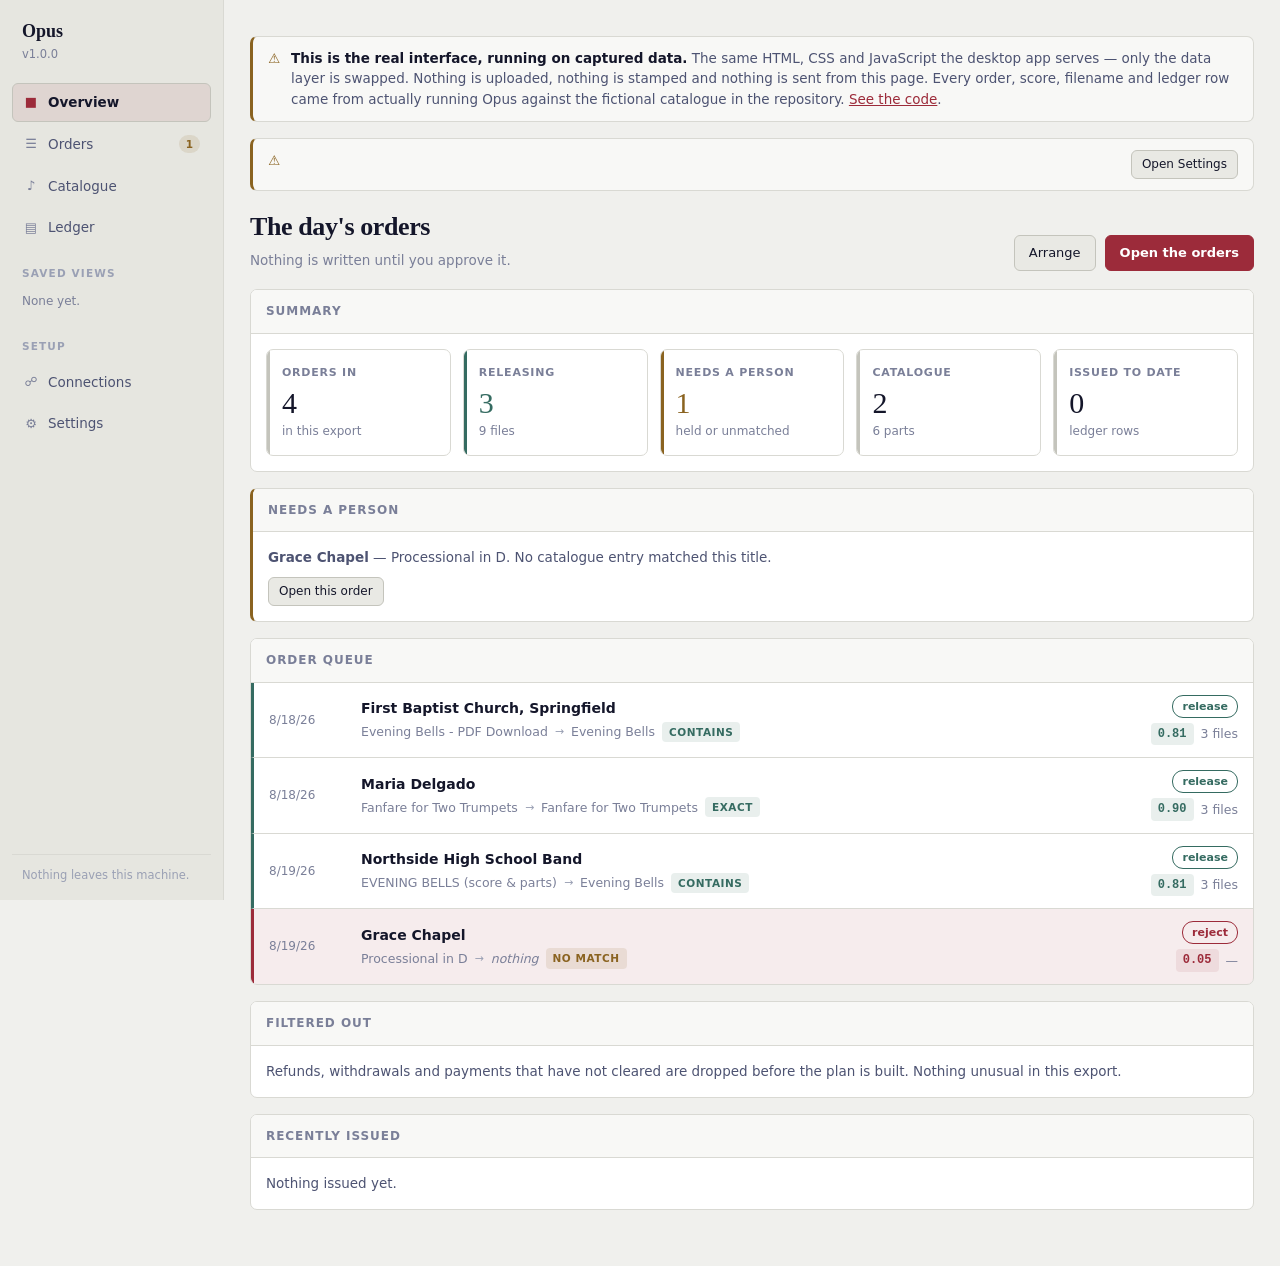
==== commit 67d0e1ef: "Generate the public demo from the app's own interface There were still two UIs. The app served webui" ====
--- a/docs/demo/index.html
+++ b/docs/demo/index.html
@@ -4,13 +4,18 @@
 <meta charset="utf-8">
 <meta name="viewport" content="width=device-width, initial-scale=1">
 <title>Opus · Licensing desk</title>
-<meta name="description" content="Click through Opus: a day of sheet music orders matched, reviewed, stamped and logged.">
+<meta name="description" content="The Opus interface, running on captured data: a day of sheet music orders matched, scored, stamped and logged.">
 <style>
 /* ===========================================================================
-   Tokens carried over unchanged from the landing page -- same product, and the
-   palette is brand identity rather than implementation detail. Semantic colour
-   (ready / attention / issued) is kept separate from the stamp-red accent so
+   Opus — the licensing desk.
+
+   Same tokens as the landing page and the published demo: this is one product
+   and the palette is brand identity, not implementation. Semantic colour
+   (ready / attention / issued) stays separate from the stamp-red accent so
    state reads on its own.
+
+   Density is a user setting, so spacing is driven by --gap and --pad rather
+   than by literals.
    ======================================================================== */
 :root{
   --ink:#14162a; --ink-2:#4d5372; --ink-3:#7a7f98; --ink-4:#9aa0b4;
@@ -25,7 +30,7 @@
   --mono:ui-monospace,"SF Mono",SFMono-Regular,"Cascadia Mono",Menlo,Consolas,monospace;
   --shadow:0 1px 2px rgba(20,22,42,.05),0 12px 32px rgba(20,22,42,.09);
   --shadow-lg:0 24px 60px rgba(20,22,42,.20);
-  --r:7px;
+  --r:7px; --gap:16px; --pad:15px; --row:12px;
 }
 @media (prefers-color-scheme:dark){
   :root:not([data-theme="light"]){
@@ -51,527 +56,686 @@
   --shadow:0 1px 2px rgba(0,0,0,.45),0 12px 32px rgba(0,0,0,.4);
   --shadow-lg:0 24px 60px rgba(0,0,0,.6);
 }
+:root[data-density="compact"]{ --gap:11px; --pad:11px; --row:8px; }
+:root[data-density="roomy"]{ --gap:22px; --pad:20px; --row:16px; }
 
 *{box-sizing:border-box}
-html,body{margin:0;padding:0}
+html,body{margin:0;padding:0;height:100%}
 body{
-  background:var(--paper); color:var(--ink);
-  font-family:var(--sans); font-size:15px; line-height:1.55;
+  background:var(--paper);color:var(--ink);
+  font-family:var(--sans);font-size:15px;line-height:1.55;
   -webkit-font-smoothing:antialiased;
 }
 a{color:var(--stamp)}
+button{appearance:none;font:inherit;cursor:pointer}
 :focus-visible{outline:2px solid var(--stamp);outline-offset:2px;border-radius:4px}
-button{appearance:none;font:inherit;cursor:pointer}
 .num{font-variant-numeric:tabular-nums}
 .mono{font-family:var(--mono);font-size:12px}
-
-/* ---------------- page frame ---------------- */
-.frame{max-width:1240px;margin:0 auto;padding:20px 20px 60px}
-.masthead{display:flex;align-items:center;gap:12px;flex-wrap:wrap;margin-bottom:14px}
-.brand{font-family:var(--serif);font-size:20px;font-weight:700;letter-spacing:-.01em}
-.brand span{font-family:var(--sans);font-size:13px;font-weight:400;color:var(--ink-3);margin-left:9px}
-.masthead .gap{flex:1}
-.xlink{
-  font-size:13px;color:var(--ink-2);text-decoration:none;padding:6px 12px;
-  border:1px solid var(--rule);border-radius:5px;background:var(--raise);
-}
-.xlink:hover{border-color:var(--rule-2);color:var(--ink)}
-.xlink.solid{background:var(--stamp);border-color:var(--stamp);color:#fff;font-weight:600}
-.xlink.solid:hover{filter:brightness(1.08);color:#fff}
-
-.notice{
-  display:flex;gap:11px;align-items:flex-start;
-  border:1px solid var(--rule);border-left:3px solid var(--amber);
-  background:var(--raise);border-radius:var(--r);padding:11px 15px;
-  font-size:13.5px;line-height:1.55;color:var(--ink-2);margin-bottom:16px;
-}
-.notice b{color:var(--ink)}
-.notice .ic{color:var(--amber);flex:0 0 auto}
-
-/* ---------------- app shell ---------------- */
-.app{
-  display:grid;grid-template-columns:216px 1fr;
-  border:1px solid var(--rule-2);border-radius:11px;overflow:hidden;
-  background:var(--raise);box-shadow:var(--shadow);position:relative;min-height:620px;
-}
+.hide{display:none !important}
+.skip{position:absolute;left:-9999px;top:0;background:var(--stamp);color:#fff;
+  padding:9px 15px;border-radius:0 0 6px 0;z-index:100}
+.skip:focus{left:0}
+
+/* ---------------- shell ---------------- */
+.shell{display:grid;grid-template-columns:224px 1fr;min-height:100vh}
 .side{
   background:var(--rail);border-right:1px solid var(--rule);
   padding:16px 12px;display:flex;flex-direction:column;gap:3px;
+  position:sticky;top:0;height:100vh;overflow:auto;
 }
-.side .who{padding:2px 10px 14px}
-.side .who .n{font-family:var(--serif);font-size:17px;font-weight:700}
-.side .who .v{font-size:11.5px;color:var(--ink-3)}
-.navlbl{
-  font-size:10.5px;letter-spacing:.11em;text-transform:uppercase;color:var(--ink-4);
-  padding:14px 10px 5px;font-weight:600;
-}
+.brand{padding:2px 10px 16px}
+.brand .n{font-family:var(--serif);font-size:18px;font-weight:700}
+.brand .v{font-size:11.5px;color:var(--ink-3)}
+.navlbl{font-size:10.5px;letter-spacing:.11em;text-transform:uppercase;
+  color:var(--ink-4);padding:15px 10px 5px;font-weight:600}
 .nav{
   display:flex;align-items:center;gap:9px;width:100%;text-align:left;
   background:none;border:1px solid transparent;border-radius:6px;
   padding:8px 10px;color:var(--ink-2);font-size:13.5px;
 }
 .nav:hover{background:var(--sunk);color:var(--ink)}
-.nav[aria-current="true"]{
-  background:var(--stamp-soft);color:var(--ink);font-weight:600;
-  border-color:var(--rule-2);
-}
+.nav[aria-current="true"]{background:var(--stamp-soft);color:var(--ink);
+  font-weight:600;border-color:var(--rule-2)}
 .nav .ico{width:16px;text-align:center;flex:0 0 auto;color:var(--ink-3);font-size:13px}
 .nav[aria-current="true"] .ico{color:var(--stamp)}
-.nav .badge{
-  margin-left:auto;font-size:10.5px;font-weight:700;border-radius:9px;padding:1px 7px;
-  background:var(--amber-soft);color:var(--amber);
-}
+.nav .badge{margin-left:auto;font-size:10.5px;font-weight:700;border-radius:9px;
+  padding:1px 7px;background:var(--amber-soft);color:var(--amber)}
+.viewrow{display:flex;align-items:center;gap:4px}
+.viewrow .nav{flex:1;min-width:0}
+.viewrow .nav span{overflow:hidden;text-overflow:ellipsis;white-space:nowrap}
+.xbtn{background:none;border:none;color:var(--ink-4);font-size:14px;
+  padding:2px 6px;border-radius:4px;line-height:1}
+.xbtn:hover{color:var(--stamp);background:var(--sunk)}
 .side .foot{margin-top:auto;padding:12px 10px 0;border-top:1px solid var(--rule);
   font-size:11.5px;color:var(--ink-4);line-height:1.5}
 
-.main{padding:22px 26px 26px;min-width:0}
+.main{padding:22px 26px 40px;min-width:0}
 .wshead{display:flex;align-items:flex-end;gap:14px;flex-wrap:wrap;margin-bottom:18px}
-.wshead h1{font-family:var(--serif);font-size:26px;margin:0;font-weight:700;letter-spacing:-.015em}
-.wshead p{margin:3px 0 0;color:var(--ink-3);font-size:13.5px;max-width:62ch}
-.wshead .acts{margin-left:auto;display:flex;gap:9px;align-items:center}
+.wshead h1{font-family:var(--serif);font-size:26px;margin:0;font-weight:700;
+  letter-spacing:-.015em}
+.wshead p{margin:3px 0 0;color:var(--ink-3);font-size:13.5px;max-width:64ch}
+.wshead .acts{margin-left:auto;display:flex;gap:9px;align-items:center;flex-wrap:wrap}
 .ws[hidden]{display:none}
 
-/* ---------------- buttons ---------------- */
-.btn{
-  border:1px solid var(--rule-2);background:var(--sunk);color:var(--ink);
-  border-radius:6px;padding:7px 14px;font-size:13px;white-space:nowrap;
-}
+/* ---------------- buttons + fields ---------------- */
+.btn{border:1px solid var(--rule-2);background:var(--sunk);color:var(--ink);
+  border-radius:6px;padding:7px 14px;font-size:13px;white-space:nowrap}
 .btn:hover:not(:disabled){border-color:var(--ink-3)}
 .btn:disabled{opacity:.42;cursor:not-allowed}
 .btn.go{background:var(--stamp);border-color:var(--stamp);color:#fff;font-weight:600}
 .btn.go:hover:not(:disabled){filter:brightness(1.09)}
-.btn.sm{padding:4px 10px;font-size:12px;margin-top:4px}
-
-/* ---------------- stat tiles ---------------- */
-.tiles{display:grid;grid-template-columns:repeat(auto-fit,minmax(148px,1fr));gap:12px;margin-bottom:20px}
-.tile{
-  background:var(--sheet);border:1px solid var(--rule);border-radius:var(--r);
-  padding:14px 15px;position:relative;overflow:hidden;
+.btn.sm{padding:4px 10px;font-size:12px}
+.btn.quiet{background:none}
+
+input[type=text],input[type=password],input[type=number],select{
+  font:inherit;font-size:13.5px;padding:7px 10px;border:1px solid var(--rule-2);
+  border-radius:6px;background:var(--sheet);color:var(--ink);width:100%;
 }
-.tile::before{content:"";position:absolute;left:0;top:0;bottom:0;width:3px;background:var(--rule-2)}
+input::placeholder{color:var(--ink-4)}
+label.fl{display:block;font-size:12.5px;color:var(--ink-2);margin-bottom:4px}
+.field{margin-bottom:12px}
+.field .withbtn{display:flex;gap:8px}
+.field .withbtn input{flex:1;min-width:0}
+.hintline{font-size:12px;color:var(--ink-3);margin-top:4px}
+
+/* ---------------- cards ---------------- */
+.card{background:var(--sheet);border:1px solid var(--rule);border-radius:var(--r);
+  margin-bottom:var(--gap);overflow:hidden}
+.card > h2{font-size:12px;letter-spacing:.08em;text-transform:uppercase;
+  color:var(--ink-3);margin:0;padding:12px var(--pad);border-bottom:1px solid var(--rule);
+  background:var(--raise);font-weight:600;display:flex;align-items:center;gap:9px}
+.card > h2 .r{margin-left:auto;font-weight:400;letter-spacing:0;text-transform:none;
+  font-size:12.5px;display:flex;gap:6px;align-items:center}
+.card .body{padding:var(--pad)}
+.card .body p{margin:0 0 9px;font-size:13.5px;color:var(--ink-2)}
+.card .body p:last-child{margin-bottom:0}
+.attn{border-left:3px solid var(--amber)}
+
+/* ---------------- widgets ---------------- */
+.widget[hidden]{display:none}
+.widget.dragging{opacity:.4}
+.widget.over{outline:2px dashed var(--stamp);outline-offset:3px}
+.grip{cursor:grab;color:var(--ink-4);font-size:13px;letter-spacing:-2px;
+  padding:0 2px;user-select:none}
+.grip:active{cursor:grabbing}
+.wtools{display:flex;gap:2px;align-items:center}
+.wtools button{background:none;border:1px solid transparent;border-radius:4px;
+  color:var(--ink-4);font-size:12px;padding:2px 6px;line-height:1.3}
+.wtools button:hover{color:var(--ink);background:var(--sunk);border-color:var(--rule)}
+
+/* ---------------- tiles ---------------- */
+.tiles{display:grid;grid-template-columns:repeat(auto-fit,minmax(150px,1fr));
+  gap:var(--row)}
+.tile{background:var(--sheet);border:1px solid var(--rule);border-radius:var(--r);
+  padding:14px 15px;position:relative;overflow:hidden}
+.tile::before{content:"";position:absolute;left:0;top:0;bottom:0;width:3px;
+  background:var(--rule-2)}
 .tile.good::before{background:var(--verdigris)}
 .tile.warn::before{background:var(--amber)}
 .tile.key::before{background:var(--stamp)}
-.tile .k{font-size:11px;letter-spacing:.07em;text-transform:uppercase;color:var(--ink-3);font-weight:600}
-.tile .v{font-family:var(--serif);font-size:30px;line-height:1.15;margin-top:5px;font-variant-numeric:tabular-nums}
-.tile.warn .v{color:var(--amber)}
-.tile.good .v{color:var(--verdigris)}
+.tile .k{font-size:11px;letter-spacing:.07em;text-transform:uppercase;
+  color:var(--ink-3);font-weight:600}
+.tile .v{font-family:var(--serif);font-size:30px;line-height:1.15;margin-top:5px;
+  font-variant-numeric:tabular-nums}
+.tile.warn .v{color:var(--amber)} .tile.good .v{color:var(--verdigris)}
 .tile .s{font-size:12px;color:var(--ink-3);margin-top:2px}
-
-/* ---------------- cards ---------------- */
-.card{
-  background:var(--sheet);border:1px solid var(--rule);border-radius:var(--r);
-  margin-bottom:16px;overflow:hidden;
-}
-.card > h2{
-  font-family:var(--sans);font-size:12px;letter-spacing:.08em;text-transform:uppercase;
-  color:var(--ink-3);margin:0;padding:12px 16px;border-bottom:1px solid var(--rule);
-  background:var(--raise);font-weight:600;display:flex;align-items:center;gap:9px;
-}
-.card > h2 .r{margin-left:auto;font-weight:400;letter-spacing:0;text-transform:none;font-size:12.5px}
-.card .body{padding:15px 16px}
-.card .body p{margin:0 0 9px;font-size:13.5px;color:var(--ink-2)}
-.card .body p:last-child{margin-bottom:0}
-.attn{border-left:3px solid var(--amber)}
-.attn .why b{color:var(--ink)}
 
 /* ---------------- order rows ---------------- */
 .rows{display:flex;flex-direction:column}
-.orow{
-  display:grid;grid-template-columns:78px 1fr auto;gap:14px;align-items:center;
-  padding:12px 16px;border-bottom:1px solid var(--rule);background:none;
+.orow{display:grid;grid-template-columns:78px 1fr auto;gap:14px;align-items:center;
+  padding:var(--row) var(--pad);border-bottom:1px solid var(--rule);background:none;
   border-left:3px solid transparent;width:100%;text-align:left;color:inherit;
-  border-top:none;border-right:none;
-}
+  border-top:none;border-right:none}
 .orow:last-child{border-bottom:none}
 .orow:hover{background:var(--raise)}
-.orow.is-ready{border-left-color:var(--verdigris)}
-.orow.is-flag{border-left-color:var(--amber);background:var(--amber-soft)}
-.orow.is-done{border-left-color:var(--verdigris)}
+.orow.is-release{border-left-color:var(--verdigris)}
+.orow.is-hold{border-left-color:var(--amber);background:var(--amber-soft)}
+.orow.is-reject{border-left-color:var(--stamp);background:var(--stamp-soft)}
 .orow .d{font-size:12px;color:var(--ink-3);font-variant-numeric:tabular-nums}
 .orow .who{font-size:14px;font-weight:600;margin-bottom:2px;display:block}
-.orow .what{font-size:12.5px;color:var(--ink-3);display:flex;gap:7px;align-items:center;flex-wrap:wrap}
+.orow .what{font-size:12.5px;color:var(--ink-3);display:flex;gap:7px;
+  align-items:center;flex-wrap:wrap}
 .orow .rt{text-align:right;display:flex;flex-direction:column;gap:5px;align-items:flex-end}
-.orow .fc{font-size:12.5px;color:var(--ink-3);font-variant-numeric:tabular-nums}
-
-.chip{
-  display:inline-block;font-size:10.5px;font-weight:700;letter-spacing:.05em;
-  text-transform:uppercase;padding:2px 7px;border-radius:4px;white-space:nowrap;
-}
+.orow .fc{font-size:12.5px;color:var(--ink-3);font-variant-numeric:tabular-nums;
+  display:flex;gap:7px;align-items:center}
+
+.chip{display:inline-block;font-size:10.5px;font-weight:700;letter-spacing:.05em;
+  text-transform:uppercase;padding:2px 7px;border-radius:4px;white-space:nowrap}
 .c-exact,.c-contains{background:var(--verdigris-soft);color:var(--verdigris)}
 .c-fuzzy,.c-none{background:var(--amber-soft);color:var(--amber)}
-
-.pill{
-  display:inline-block;font-size:11px;font-weight:600;padding:2px 9px;border-radius:11px;
-  border:1px solid currentColor;white-space:nowrap;
-}
-.p-ready{color:var(--verdigris)}
-.p-flag{color:var(--amber)}
-.p-done{color:var(--verdigris);background:var(--verdigris-soft)}
+.pill{display:inline-block;font-size:11px;font-weight:600;padding:2px 9px;
+  border-radius:11px;border:1px solid currentColor;white-space:nowrap}
+.p-release{color:var(--verdigris)} .p-hold{color:var(--amber)}
+.p-reject{color:var(--stamp)} .p-done{color:var(--verdigris);background:var(--verdigris-soft)}
 .arrow{color:var(--ink-4);font-size:11px}
-
-/* ---------------- filtered-out list ---------------- */
-.dropped{display:flex;flex-direction:column}
-.drow{
-  display:flex;gap:12px;align-items:baseline;padding:9px 16px;
-  border-bottom:1px solid var(--rule);font-size:13px;flex-wrap:wrap;
-}
-.drow:last-child{border-bottom:none}
-.drow .w{font-weight:600;min-width:128px}
-.drow .i{color:var(--ink-3);flex:1;min-width:90px}
-.drow .a{font-variant-numeric:tabular-nums;color:var(--ink-3);font-size:12.5px;min-width:60px;text-align:right}
-.drow .r{color:var(--amber);font-size:12px;white-space:nowrap}
-
-/* ---------------- console ---------------- */
-.console{
-  font-family:var(--mono);font-size:12px;line-height:1.8;background:var(--sunk);
-  border-top:1px solid var(--rule);padding:12px 16px;max-height:172px;overflow:auto;
-  color:var(--ink-2);
-}
-.console .ok{color:var(--verdigris);font-weight:600}
+.score{font-family:var(--mono);font-size:12px;font-variant-numeric:tabular-nums;
+  padding:2px 7px;border-radius:4px;font-weight:600;white-space:nowrap}
+.sc-release{background:var(--verdigris-soft);color:var(--verdigris)}
+.sc-hold{background:var(--amber-soft);color:var(--amber)}
+.sc-reject{background:var(--stamp-soft);color:var(--stamp)}
+
+/* ---------------- threshold dial ---------------- */
+.dial{display:flex;gap:16px;align-items:center;flex-wrap:wrap}
+.dial input[type=range]{flex:1;min-width:180px;accent-color:var(--stamp)}
+.dialval{font-family:var(--mono);font-size:19px;font-variant-numeric:tabular-nums;
+  min-width:56px;text-align:right}
+.dialout{display:flex;gap:8px;flex-wrap:wrap;margin-top:12px}
+.dialout span{font-size:12.5px;padding:3px 10px;border-radius:12px;
+  border:1px solid currentColor}
+.preview-line{font-size:12.5px;color:var(--ink-3);margin-top:10px}
 
 /* ---------------- tables ---------------- */
 .tw{overflow-x:auto}
-table{border-collapse:collapse;width:100%;font-size:13px;min-width:660px}
-th{
-  text-align:left;font-size:10.5px;letter-spacing:.08em;text-transform:uppercase;
-  color:var(--ink-3);font-weight:600;padding:9px 14px;background:var(--raise);
-  border-bottom:1px solid var(--rule);white-space:nowrap;
-}
+table{border-collapse:collapse;width:100%;font-size:13px;min-width:680px}
+th{text-align:left;font-size:10.5px;letter-spacing:.08em;text-transform:uppercase;
+  color:var(--ink-3);font-weight:600;background:var(--raise);
+  border-bottom:1px solid var(--rule);white-space:nowrap;padding:0}
+th button{width:100%;text-align:left;background:none;border:none;color:inherit;
+  font:inherit;padding:9px 14px;display:flex;gap:6px;align-items:center}
+th button:hover{color:var(--ink)}
+th .sort{color:var(--stamp);font-size:10px}
 td{padding:9px 14px;border-bottom:1px solid var(--rule);vertical-align:middle}
 tbody tr:last-child td{border-bottom:none}
 tbody tr.hit{cursor:pointer}
 tbody tr.hit:hover{background:var(--raise)}
 td.nw{white-space:nowrap}
-
-.toolbar{display:flex;gap:10px;align-items:center;padding:11px 16px;
+.toolbar{display:flex;gap:10px;align-items:center;padding:11px var(--pad);
   border-bottom:1px solid var(--rule);background:var(--raise);flex-wrap:wrap}
-.search{
-  flex:1;min-width:170px;font:inherit;font-size:13px;padding:6px 11px;
-  border:1px solid var(--rule-2);border-radius:6px;background:var(--sheet);color:var(--ink);
-}
-.search::placeholder{color:var(--ink-4)}
+.toolbar input[type=text]{flex:1;min-width:170px;width:auto}
 .count{font-size:12.5px;color:var(--ink-3);white-space:nowrap}
-.blank{padding:32px 14px;text-align:center;color:var(--ink-3)}
+.blank{padding:34px 14px;text-align:center;color:var(--ink-3)}
 
 /* ---------------- catalogue ---------------- */
-.pieces{display:grid;grid-template-columns:repeat(auto-fit,minmax(268px,1fr));gap:14px}
-.piece{background:var(--sheet);border:1px solid var(--rule);border-radius:var(--r);overflow:hidden}
+.pieces{display:grid;grid-template-columns:repeat(auto-fit,minmax(268px,1fr));gap:var(--row)}
+.piece{background:var(--sheet);border:1px solid var(--rule);border-radius:var(--r);
+  overflow:hidden}
 .piece h3{font-family:var(--serif);font-size:17px;margin:0;padding:13px 15px 3px}
 .piece .meta{padding:0 15px 11px;font-size:12.5px;color:var(--ink-3)}
 .piece ul{list-style:none;margin:0;padding:0;border-top:1px solid var(--rule)}
-.piece li{display:flex;gap:10px;padding:8px 15px;border-bottom:1px solid var(--rule);font-size:13px}
+.piece li{display:flex;gap:10px;padding:8px 15px;border-bottom:1px solid var(--rule);
+  font-size:13px}
 .piece li:last-child{border-bottom:none}
-.piece li .f{font-family:var(--mono);font-size:12px;flex:1;min-width:0;overflow:hidden;text-overflow:ellipsis}
-.piece li .p{color:var(--ink-3);font-size:12px;white-space:nowrap;font-variant-numeric:tabular-nums}
+.piece li .f{font-family:var(--mono);font-size:12px;flex:1;min-width:0;
+  overflow:hidden;text-overflow:ellipsis}
+.piece li .p{color:var(--ink-3);font-size:12px;white-space:nowrap;
+  font-variant-numeric:tabular-nums}
 
 /* ---------------- connections ---------------- */
-.cgrp{font-size:10.5px;letter-spacing:.09em;text-transform:uppercase;color:var(--ink-4);
-  font-weight:700;padding:14px 14px 6px;background:var(--raise)}
-.s-built{color:var(--verdigris);font-weight:700}
-.s-unverified{color:var(--amber);font-weight:700}
-.s-planned{color:var(--ink-4)}
-.legend{display:flex;gap:18px;flex-wrap:wrap;font-size:12.5px;color:var(--ink-3);
-  padding:12px 16px;border-top:1px solid var(--rule);background:var(--raise)}
+.conngrid{display:grid;grid-template-columns:repeat(auto-fit,minmax(310px,1fr));gap:var(--row)}
+.conn{background:var(--sheet);border:1px solid var(--rule);border-radius:var(--r);
+  padding:var(--pad)}
+.conn.built{border-left:3px solid var(--verdigris)}
+.conn.unverified{border-left:3px solid var(--amber)}
+.conn.planned{opacity:.72}
+.conn h3{font-size:14.5px;margin:0 0 2px;display:flex;gap:8px;align-items:center}
+.conn .st{font-size:10px;font-weight:700;letter-spacing:.06em;text-transform:uppercase;
+  padding:2px 6px;border-radius:4px}
+.st-built{background:var(--verdigris-soft);color:var(--verdigris)}
+.st-unverified{background:var(--amber-soft);color:var(--amber)}
+.st-planned{background:var(--sunk);color:var(--ink-4)}
+.conn .desc{font-size:12.5px;color:var(--ink-3);margin:0 0 12px}
+.conn .result{font-size:12.5px;margin-top:9px;padding:8px 11px;border-radius:5px;
+  display:none}
+.conn .result.ok{display:block;background:var(--verdigris-soft);color:var(--verdigris)}
+.conn .result.bad{display:block;background:var(--amber-soft);color:var(--amber)}
 
 /* ---------------- drawer ---------------- */
-.scrim{position:absolute;inset:0;background:rgba(13,15,30,.42);z-index:30}
+.scrim{position:fixed;inset:0;background:rgba(13,15,30,.42);z-index:30}
 .scrim[hidden]{display:none}
-.drawer{
-  position:absolute;top:0;right:0;bottom:0;width:min(470px,90%);
+.drawer{position:fixed;top:0;right:0;bottom:0;width:min(480px,92%);
   background:var(--raise);border-left:1px solid var(--rule-2);z-index:31;
-  display:flex;flex-direction:column;box-shadow:var(--shadow-lg);
-}
+  display:flex;flex-direction:column;box-shadow:var(--shadow-lg)}
 .drawer[hidden]{display:none}
-.dhead{display:flex;align-items:flex-start;gap:12px;padding:16px 18px;border-bottom:1px solid var(--rule)}
+.dhead{display:flex;align-items:flex-start;gap:12px;padding:16px 18px;
+  border-bottom:1px solid var(--rule)}
 .dhead h2{font-family:var(--serif);font-size:19px;margin:0;line-height:1.25}
 .dhead .sub{font-size:12.5px;color:var(--ink-3);margin-top:3px}
 .dclose{margin-left:auto;background:none;border:1px solid var(--rule);border-radius:6px;
   color:var(--ink-2);font-size:16px;line-height:1;padding:4px 9px;flex:0 0 auto}
-.dclose:hover{border-color:var(--ink-3);color:var(--ink)}
 .dbody{padding:16px 18px;overflow:auto;flex:1}
 .kv{display:grid;grid-template-columns:auto 1fr;gap:7px 14px;font-size:13px;margin:0 0 16px}
-.kv dt{color:var(--ink-3);white-space:nowrap}
-.kv dd{margin:0;word-break:break-word}
+.kv dt{color:var(--ink-3);white-space:nowrap} .kv dd{margin:0;word-break:break-word}
 .dsec{font-size:10.5px;letter-spacing:.09em;text-transform:uppercase;color:var(--ink-4);
   font-weight:700;margin:0 0 8px}
-.filelist{list-style:none;margin:0 0 16px;padding:0;border:1px solid var(--rule);border-radius:6px}
-.filelist li{padding:7px 12px;border-bottom:1px solid var(--rule);font-family:var(--mono);font-size:12px}
+.filelist{list-style:none;margin:0 0 16px;padding:0;border:1px solid var(--rule);
+  border-radius:6px}
+.filelist li{padding:7px 12px;border-bottom:1px solid var(--rule);
+  font-family:var(--mono);font-size:12px}
 .filelist li:last-child{border-bottom:none}
-.shot{border:1px solid var(--rule);border-radius:6px;overflow:hidden;background:var(--sheet);margin:0 0 12px}
-.shot img{display:block;width:100%;height:auto}
-.shot figcaption{font-size:12px;color:var(--ink-3);padding:7px 11px;border-top:1px solid var(--rule);background:var(--raise)}
-.shot figcaption b{color:var(--ink-2)}
-.twoup{display:grid;grid-template-columns:1fr 1fr;gap:10px}
-
-/* ---------------- gate ---------------- */
-.gate{position:absolute;inset:0;background:rgba(13,15,30,.6);display:flex;
-  align-items:center;justify-content:center;padding:20px;z-index:40}
-.gate[hidden]{display:none}
-.gbox{background:var(--raise);border:1px solid var(--rule-2);border-radius:10px;
-  max-width:530px;padding:24px 26px;box-shadow:var(--shadow-lg)}
-.gbox h2{font-family:var(--serif);font-size:20px;margin:0 0 11px}
-.gbox p{font-size:13.5px;color:var(--ink-2);margin:0 0 10px;line-height:1.6}
-.gbox hr{border:none;border-top:1px solid var(--rule);margin:15px 0}
-.ack{display:flex;gap:10px;align-items:flex-start;font-size:13.5px;cursor:pointer}
-.ack input{margin-top:3px;width:16px;height:16px;flex:0 0 auto;accent-color:var(--stamp)}
-.gbtns{display:flex;justify-content:flex-end;gap:10px;margin-top:18px}
-
-/* ---------------- after ---------------- */
-.after{margin-top:26px;display:grid;grid-template-columns:repeat(auto-fit,minmax(250px,1fr));gap:22px}
-.after h3{font-family:var(--serif);font-size:16px;margin:0 0 5px}
-.after p{font-size:13.5px;color:var(--ink-2);margin:0}
-
-@media (max-width:820px){
-  .app{grid-template-columns:1fr}
-  .side{flex-direction:row;flex-wrap:wrap;border-right:none;border-bottom:1px solid var(--rule);padding:11px}
-  .side .who,.side .foot,.navlbl{display:none}
-  .nav{width:auto}
-  .main{padding:18px 16px}
-  .orow{grid-template-columns:1fr auto}
-  .orow .d{display:none}
+.whyhold{border-left:3px solid var(--amber);background:var(--amber-soft);
+  padding:9px 12px;border-radius:5px;font-size:12.5px;margin:0 0 14px}
+.sig{display:grid;grid-template-columns:96px 1fr auto;gap:9px;align-items:center;
+  font-size:12.5px;padding:5px 0;border-bottom:1px solid var(--rule)}
+.sig:last-of-type{border-bottom:none}
+.sig .bar{height:5px;border-radius:3px;background:var(--sunk);overflow:hidden}
+.sig .bar i{display:block;height:100%;background:var(--verdigris)}
+.sig .bar i.low{background:var(--amber)}
+.sig .vl{font-family:var(--mono);font-size:11.5px;color:var(--ink-3);
+  font-variant-numeric:tabular-nums}
+.signote{font-size:12px;color:var(--ink-3);margin:2px 0 10px}
+
+/* ---------------- picker ---------------- */
+.picker{max-height:52vh;overflow:auto;border:1px solid var(--rule);border-radius:6px;
+  background:var(--sheet)}
+.picker .pi{display:flex;gap:9px;align-items:center;width:100%;text-align:left;
+  background:none;border:none;border-bottom:1px solid var(--rule);
+  padding:8px 12px;font-size:13px;color:var(--ink)}
+.picker .pi:hover{background:var(--raise)}
+.picker .pi .ic{color:var(--ink-4);width:15px;text-align:center}
+.pickpath{font-family:var(--mono);font-size:11.5px;color:var(--ink-3);
+  margin:0 0 8px;word-break:break-all}
+
+/* ---------------- console + toast ---------------- */
+.console{font-family:var(--mono);font-size:12px;line-height:1.8;background:var(--sunk);
+  border-top:1px solid var(--rule);padding:12px var(--pad);max-height:190px;
+  overflow:auto;color:var(--ink-2)}
+.console .ok{color:var(--verdigris);font-weight:600}
+.console .bad{color:var(--stamp);font-weight:600}
+.toast{position:fixed;left:50%;bottom:26px;transform:translateX(-50%);z-index:60;
+  background:var(--ink);color:var(--paper);padding:10px 18px;border-radius:24px;
+  font-size:13.5px;box-shadow:var(--shadow-lg);max-width:80vw}
+.toast[hidden]{display:none}
+.toast.bad{background:var(--stamp);color:#fff}
+
+/* ---------------- banner ---------------- */
+.banner{display:flex;gap:11px;align-items:flex-start;border:1px solid var(--rule);
+  border-left:3px solid var(--amber);background:var(--raise);border-radius:var(--r);
+  padding:11px 15px;font-size:13.5px;line-height:1.55;color:var(--ink-2);
+  margin-bottom:var(--gap)}
+.banner b{color:var(--ink)} .banner .ic{color:var(--amber);flex:0 0 auto}
+.banner .btn{margin-left:auto;flex:0 0 auto}
+
+@media (max-width:860px){
+  .shell{grid-template-columns:1fr}
+  .side{position:static;height:auto;flex-direction:row;flex-wrap:wrap;
+    border-right:none;border-bottom:1px solid var(--rule);padding:11px}
+  .brand,.side .foot,.navlbl{display:none}
+  .nav{width:auto} .viewrow{width:auto}
+  .main{padding:18px 16px 32px}
+  .orow{grid-template-columns:1fr auto} .orow .d{display:none}
 }
 @media (prefers-reduced-motion:reduce){*{animation:none!important;transition:none!important}}
+
 </style>
 </head>
 <body>
-<div class="frame">
-
-  <div class="masthead">
-    <div class="brand">Opus <span>licensing desk</span></div>
-    <div class="gap"></div>
-    <a class="xlink" href="../">How it works</a>
-    <a class="xlink" href="https://github.com/integratorjeffj/opus">Repository</a>
-    <a class="xlink solid" href="https://github.com/integratorjeffj/opus/releases/latest">Download</a>
-  </div>
-
-  <p class="notice">
-    <span class="ic" aria-hidden="true">&#9888;</span>
-    <span><b>A simulation of the desktop app, not the app.</b> Nothing is
-    uploaded and no PDF is produced in your browser. Every order, match,
-    filename, page count and ledger row below is the real output of running
-    Opus against the fictional catalogue in the repository, and the stamped
-    page is a real stamped page.</span>
-  </p>
-
-  <div class="app">
-
-    <nav class="side" aria-label="Workspaces">
-      <div class="who">
-        <div class="n">Opus</div>
-        <div class="v" id="verline">v1.0.0</div>
+<a class="skip" href="#main">Skip to content</a>
+
+<div class="shell">
+
+  <nav class="side" aria-label="Workspaces">
+    <div class="brand">
+      <div class="n">Opus</div>
+      <div class="v" id="verline">&nbsp;</div>
+    </div>
+
+    <button class="nav" data-ws="overview" aria-current="true">
+      <span class="ico" aria-hidden="true">&#9632;</span>Overview</button>
+    <button class="nav" data-ws="orders">
+      <span class="ico" aria-hidden="true">&#9776;</span>Orders
+      <span class="badge" id="ordersbadge" hidden></span></button>
+    <button class="nav" data-ws="catalog">
+      <span class="ico" aria-hidden="true">&#9834;</span>Catalogue</button>
+    <button class="nav" data-ws="ledger">
+      <span class="ico" aria-hidden="true">&#9636;</span>Ledger</button>
+
+    <div class="navlbl">Saved views</div>
+    <div id="viewlist"></div>
+
+    <div class="navlbl">Setup</div>
+    <button class="nav" data-ws="conn">
+      <span class="ico" aria-hidden="true">&#9741;</span>Connections</button>
+    <button class="nav" data-ws="settings">
+      <span class="ico" aria-hidden="true">&#9881;</span>Settings</button>
+
+    <div class="foot" id="sidefoot">Nothing leaves this machine.</div>
+  </nav>
+
+  <main class="main" id="main">
+      <p class="banner">
+        <span class="ic" aria-hidden="true">&#9888;</span>
+        <span><b>This is the real interface, running on captured data.</b> The
+        same HTML, CSS and JavaScript the desktop app serves &mdash; only the
+        data layer is swapped. Nothing is uploaded, nothing is stamped and
+        nothing is sent from this page. Every order, score, filename and ledger
+        row came from actually running Opus against the fictional catalogue in
+        the repository.
+        <a href="https://github.com/integratorjeffj/opus">See the code</a>.</span>
+      </p>
+
+
+    <div class="banner" id="setupbanner" hidden>
+      <span class="ic" aria-hidden="true">&#9888;</span>
+      <span id="setuptext"></span>
+      <button class="btn sm" id="gosetup">Open Settings</button>
+    </div>
+
+    <!-- ============ Overview ============ -->
+    <section class="ws" id="ws-overview">
+      <div class="wshead">
+        <div>
+          <h1 id="ovtitle">Overview</h1>
+          <p id="ovsub">Nothing is written until you approve it.</p>
+        </div>
+        <div class="acts">
+          <button class="btn" id="ov-arrange">Arrange</button>
+          <button class="btn go" id="ov-open">Open the orders</button>
+        </div>
       </div>
-      <button class="nav" data-ws="overview" aria-current="true"><span class="ico">&#9632;</span>Overview</button>
-      <button class="nav" data-ws="orders"><span class="ico">&#9776;</span>Orders<span class="badge" id="ordersbadge" hidden></span></button>
-      <button class="nav" data-ws="catalog"><span class="ico">&#9834;</span>Catalogue</button>
-      <button class="nav" data-ws="ledger"><span class="ico">&#9636;</span>Ledger</button>
-      <div class="navlbl">Sources</div>
-      <button class="nav" data-ws="conn"><span class="ico">&#9741;</span>Connections</button>
-      <div class="foot">Fictional data only.<br>No files leave this page.</div>
-    </nav>
-
-    <div class="main">
-
-      <section class="ws" id="ws-overview">
-        <div class="wshead">
-          <div>
-            <h1>The day&rsquo;s orders</h1>
-            <p>One PayPal export covering three days of sales. Nothing is
-               written until it has been reviewed.</p>
+      <div id="widgets"></div>
+    </section>
+
+    <!-- ============ Orders ============ -->
+    <section class="ws" id="ws-orders" hidden>
+      <div class="wshead">
+        <div>
+          <h1>Orders</h1>
+          <p id="ordersblurb">&nbsp;</p>
+        </div>
+        <div class="acts">
+          <button class="btn" id="refreshorders">Refresh</button>
+          <button class="btn go" id="runbtn">Stamp the released orders</button>
+        </div>
+      </div>
+
+      <div class="card">
+        <h2>Release threshold
+          <span class="r"><button class="btn sm quiet" id="savethreshold">Save</button></span>
+        </h2>
+        <div class="body">
+          <div class="dial">
+            <input type="range" id="dial" min="0" max="1.05" step="0.01" value="1.01"
+                   aria-label="Release threshold">
+            <span class="dialval" id="dialval">1.01</span>
           </div>
-          <div class="acts">
-            <button class="btn go" id="ov-open">Open the orders</button>
+          <div class="dialout" id="dialout"></div>
+          <p class="preview-line" id="dialnote"></p>
+        </div>
+      </div>
+
+      <div class="card">
+        <h2>The plan <span class="r">click a row for the detail</span></h2>
+        <div class="rows" id="orderrows"></div>
+        <div class="console" id="console" hidden></div>
+      </div>
+    </section>
+
+    <!-- ============ Catalogue ============ -->
+    <section class="ws" id="ws-catalog" hidden>
+      <div class="wshead">
+        <div><h1>Catalogue</h1>
+          <p id="catsub">One folder per piece, the parts inside.</p></div>
+        <div class="acts"><button class="btn" id="refreshcat">Refresh</button></div>
+      </div>
+      <div class="pieces" id="pieces"></div>
+    </section>
+
+    <!-- ============ Ledger ============ -->
+    <section class="ws" id="ws-ledger" hidden>
+      <div class="wshead">
+        <div><h1>Ledger</h1>
+          <p>One row per file, written the moment it is issued.</p></div>
+        <div class="acts">
+          <button class="btn" id="verifybtn">Check the chain</button>
+          <button class="btn" id="exportbtn">Export CSV</button>
+        </div>
+      </div>
+      <div class="card">
+        <div class="toolbar">
+          <input type="text" id="ledgersearch"
+                 placeholder="Filter by licensee, order reference or filename&hellip;"
+                 aria-label="Filter the ledger">
+          <select id="ledgerstatus" aria-label="Filter by status" style="width:auto">
+            <option value="">Every status</option>
+            <option value="ok">Issued</option>
+            <option value="held">Held</option>
+          </select>
+          <button class="btn sm" id="saveview">Save this view</button>
+          <span class="count" id="ledgercount"></span>
+        </div>
+        <div class="tw">
+          <table>
+            <thead><tr id="ledgerhead"></tr></thead>
+            <tbody id="ledgerbody"></tbody>
+          </table>
+        </div>
+      </div>
+    </section>
+
+    <!-- ============ Connections ============ -->
+    <section class="ws" id="ws-conn" hidden>
+      <div class="wshead">
+        <div><h1>Connections</h1>
+          <p>Fill in the fields and press Test. Anything marked planned is a
+             contract with no implementation behind it.</p></div>
+      </div>
+      <div class="conngrid" id="conngrid"></div>
+    </section>
+
+    <!-- ============ Settings ============ -->
+    <section class="ws" id="ws-settings" hidden>
+      <div class="wshead">
+        <div><h1>Settings</h1>
+          <p id="cfgpath">&nbsp;</p></div>
+      </div>
+
+      <div class="card">
+        <h2>Folders and files</h2>
+        <div class="body" id="pathfields"></div>
+      </div>
+
+      <div class="card">
+        <h2>Appearance</h2>
+        <div class="body">
+          <div class="field">
+            <label class="fl" for="theme">Theme</label>
+            <select id="theme">
+              <option value="system">Match the system</option>
+              <option value="light">Light</option>
+              <option value="dark">Dark</option>
+            </select>
+          </div>
+          <div class="field">
+            <label class="fl" for="density">Density</label>
+            <select id="density">
+              <option value="compact">Compact</option>
+              <option value="comfortable">Comfortable</option>
+              <option value="roomy">Roomy</option>
+            </select>
+          </div>
+          <div class="field">
+            <label class="fl" for="publisher">Publisher name, for delivery emails</label>
+            <input type="text" id="publisher" placeholder="Fictitious Editions">
           </div>
         </div>
-
-        <div class="tiles" id="tiles"></div>
-
-        <div class="card attn">
-          <h2>Needs a person <span class="r" id="attncount"></span></h2>
-          <div class="body" id="attnbody"></div>
-        </div>
-
-        <div class="card">
-          <h2>Filtered out before the plan <span class="r">the quiet half of the job</span></h2>
-          <div class="dropped" id="droppedlist"></div>
-          <div class="body" style="border-top:1px solid var(--rule)">
-            <p>A refund looks almost exactly like a sale in a PayPal export. So
-               does a withdrawal, and so does a payment that has not cleared.
-               None of these reached the plan, which is the difference between a
-               batch you can trust and one you have to proofread.</p>
+      </div>
+
+      <div class="card">
+        <h2>Delivery</h2>
+        <div class="body">
+          <div class="field">
+            <label class="fl"><input type="checkbox" id="autodeliver"
+              style="width:auto;margin-right:8px">Deliver released orders automatically</label>
+            <p class="hintline">Off by default. Files are stamped either way;
+               this only decides whether they are sent without you.</p>
           </div>
-        </div>
-      </section>
-
-      <section class="ws" id="ws-orders" hidden>
-        <div class="wshead">
-          <div>
-            <h1>Orders</h1>
-            <p id="ordersblurb">Four completed sales. Every title is matched to a
-               catalogue entry before anything is stamped.</p>
-          </div>
-          <div class="acts">
-            <button class="btn" id="resetbtn" hidden>Reset</button>
-            <button class="btn go" id="stampbtn">Stamp the ready orders</button>
-          </div>
-        </div>
-
-        <div class="card">
-          <h2>The plan <span class="r">click a row for the detail</span></h2>
-          <div class="rows" id="orderrows"></div>
-          <div class="console" id="console" hidden></div>
-        </div>
-
-        <div class="card">
-          <h2>How a title gets matched</h2>
-          <div class="body">
-            <p>PayPal sends whatever the product was called at the time of sale.
-               <b>Evening Bells - PDF Download</b> and <b>EVENING BELLS (score
-               &amp; parts)</b> are the same piece, and both resolve to the same
-               three files. Titles are normalised, then matched exactly, then by
-               containment, then fuzzily at 86% similarity.</p>
-            <p>Below that threshold nothing is guessed. <b>Processional in D</b>
-               is reported rather than resolved, because issuing the wrong piece
-               is worse than issuing nothing.</p>
-          </div>
-        </div>
-      </section>
-
-      <section class="ws" id="ws-catalog" hidden>
-        <div class="wshead">
-          <div>
-            <h1>Catalogue</h1>
-            <p>One folder per piece, the parts inside. This is the fictional
-               catalogue bundled with the app.</p>
-          </div>
-        </div>
-        <div class="pieces" id="pieces"></div>
-        <div class="card" style="margin-top:16px">
-          <div class="body">
-            <p>Note that <b>score.pdf</b> appears in both pieces. That is why an
-               issued filename carries the piece name as well as the part and
-               the licensee &mdash; otherwise a buyer who orders two pieces
-               receives <span class="mono">score__Name.pdf</span> and
-               <span class="mono">score__Name_2.pdf</span> with no way to tell
-               them apart.</p>
-          </div>
-        </div>
-      </section>
-
-      <section class="ws" id="ws-ledger" hidden>
-        <div class="wshead">
-          <div>
-            <h1>Ledger</h1>
-            <p>One row per file, written the moment it is issued. This is the
-               record that ties a leaked copy back to an order.</p>
-          </div>
-        </div>
-        <div class="card">
-          <div class="toolbar">
-            <input class="search" id="ledgersearch" type="text"
-                   placeholder="Filter by licensee, order reference or filename…"
-                   aria-label="Filter the ledger">
-            <span class="count" id="ledgercount"></span>
-          </div>
-          <div class="tw">
-            <table>
-              <thead><tr>
-                <th>Licensee</th><th>Order</th><th>File</th>
-                <th>Pages</th><th>Owner password</th><th>Status</th>
-              </tr></thead>
-              <tbody id="ledgerbody"></tbody>
-            </table>
-          </div>
-        </div>
-      </section>
-
-      <section class="ws" id="ws-conn" hidden>
-        <div class="wshead">
-          <div>
-            <h1>Connections</h1>
-            <p>Where orders and master files can come from. Anything marked
-               planned is a contract with no implementation behind it &mdash;
-               selecting one is an error, not a quiet no-op.</p>
-          </div>
-        </div>
-        <div class="card">
-          <div class="tw">
-            <table>
-              <thead><tr><th>Name</th><th>Connector</th><th>State</th><th>What it is</th></tr></thead>
-              <tbody id="connbody"></tbody>
-            </table>
-          </div>
-          <div class="legend">
-            <span><b class="s-built">built</b> &mdash; covered by the test suite</span>
-            <span><b class="s-unverified">unverified</b> &mdash; never run against the live service</span>
-            <span><b class="s-planned">planned</b> &mdash; contract only</span>
-          </div>
-        </div>
-      </section>
-
-    </div>
-
-    <div class="scrim" id="scrim" hidden></div>
-    <aside class="drawer" id="drawer" hidden role="dialog" aria-labelledby="dtitle">
-      <div class="dhead">
-        <div>
-          <h2 id="dtitle"></h2>
-          <div class="sub" id="dsub"></div>
-        </div>
-        <button class="dclose" id="dclose" aria-label="Close">&times;</button>
-      </div>
-      <div class="dbody" id="dbody"></div>
-    </aside>
-
-    <div class="gate" id="gate">
-      <div class="gbox" role="dialog" aria-modal="true" aria-labelledby="gt">
-        <h2 id="gt">Use demo data only</h2>
-        <p>Opus is a demonstration build.</p>
-        <p>A PayPal activity export contains real buyer names, email addresses
-           and transaction IDs. A catalog folder contains copyrighted
-           engravings. Neither belongs in a demo.</p>
-        <p>Before you continue, confirm that the files you are about to load are
-           fictional, redacted, or otherwise non-sensitive, and that you have
-           the right to use any music you point Opus at.</p>
-        <hr>
-        <label class="ack">
-          <input type="checkbox" id="ackbox">
-          <span>I confirm I will only load fictional or non-sensitive material,
-                and only music I have the right to use.</span>
-        </label>
-        <div class="gbtns">
-          <button class="btn" id="quitbtn">Quit</button>
-          <button class="btn go" id="contbtn" disabled>Continue</button>
+          <div class="field" id="channelfields"></div>
+          <button class="btn" id="savedelivery">Save delivery settings</button>
         </div>
       </div>
-    </div>
-
+    </section>
+
+  </main>
+</div>
+
+<div class="scrim" id="scrim" hidden></div>
+<aside class="drawer" id="drawer" hidden role="dialog" aria-modal="true"
+       aria-labelledby="dtitle">
+  <div class="dhead">
+    <div><h2 id="dtitle"></h2><div class="sub" id="dsub"></div></div>
+    <button class="dclose" id="dclose" aria-label="Close">&times;</button>
   </div>
-
-  <div class="after">
-    <div>
-      <h3>What this leaves out</h3>
-      <p>Delivery. Opus stamps, locks and logs; getting the files to the buyer
-      is still a human attaching them to a reply. That is the next phase, and
-      the ledger is what will record the send.</p>
-    </div>
-    <div>
-      <h3>Run it for real</h3>
-      <p><a href="https://github.com/integratorjeffj/opus/releases/latest">Download the app</a>
-      and press <em>Try it with the sample order</em> &mdash; the fictional
-      catalogue is bundled inside, so it works offline and produces actual
-      stamped PDFs.</p>
-    </div>
-  </div>
-
-</div>
+  <div class="dbody" id="dbody"></div>
+</aside>
+
+<div class="toast" id="toast" hidden role="status" aria-live="polite"></div>
 
 <script>
+
+/* Generated by packaging/build_demo.py.
+
+   Answers the same endpoints the local server does, from data captured by
+   running the real engine. Writes are remembered for the session so the page
+   behaves like the app; nothing is stamped and nothing is sent. */
+(function () {
+  var D = {"settings":{"schema":1,"paths":{"catalog_root":"~/Music/Catalogue","catalog_map":"","paypal_csv":"~/Downloads/activity.csv","out_dir":"~/Music/Licensed","portal_root":"","watch_folder":""},"connectors":{},"publisher":"Fictitious Editions","review":{"hold_below":0.8,"auto_deliver":false,"deliver_channels":[]},"dashboard":{"widgets":[{"id":"tiles","visible":true},{"id":"attention","visible":true},{"id":"queue","visible":true},{"id":"dropped","visible":true},{"id":"recent","visible":true}],"theme":"system","density":"comfortable"},"views":[]},"config_path":"nothing is saved in the demo","version":"1.0.0","status":{"version":"1.0.0","ready":true,"catalog":{"ready":true,"pieces":2,"parts":6,"root":"~/Music/Catalogue"},"export":{"ready":true,"path":"~/Downloads/activity.csv"},"out_dir":"~/Music/Licensed","issued":9,"ledger_intact":true,"hold_below":0.8,"today":""},"orders":{"orders":[{"order_ref":"5TX99001AA111111A","buyer":"First Baptist Church, Springfield","email":"office@example.org","date":"8/18/26","item":"Evening Bells - PDF Download","matched":"Evening Bells","match":"contains","files":3,"parts":["choral_score.pdf","organ.pdf","score.pdf"],"status":"ready","score":0.81,"verdict":"release","signals":[{"name":"match","value":0.8,"weight":0.45,"note":"title contains, or is contained by, a catalogue entry"},{"name":"unambiguous","value":1.0,"weight":0.2,"note":"only one catalogue entry could match"},{"name":"files","value":1.0,"weight":0.2,"note":"3 file(s) resolved"},{"name":"known_buyer","value":0.0,"weight":0.1,"note":"first order from this buyer"},{"name":"contactable","value":1.0,"weight":0.05,"note":"has an email address"}],"reasons":[]},{"order_ref":"5TX99002BB222222B","buyer":"Maria Delgado","email":"m.delgado@example.com","date":"8/18/26","item":"Fanfare for Two Trumpets","matched":"Fanfare for Two Trumpets","match":"exact","files":3,"parts":["score.pdf","trumpet_1.pdf","trumpet_2.pdf"],"status":"ready","score":0.9,"verdict":"release","signals":[{"name":"match","value":1.0,"weight":0.45,"note":"title matched the catalogue exactly"},{"name":"unambiguous","value":1.0,"weight":0.2,"note":"only one catalogue entry could match"},{"name":"files","value":1.0,"weight":0.2,"note":"3 file(s) resolved"},{"name":"known_buyer","value":0.0,"weight":0.1,"note":"first order from this buyer"},{"name":"contactable","value":1.0,"weight":0.05,"note":"has an email address"}],"reasons":[]},{"order_ref":"5TX99003CC333333C","buyer":"Northside High School Band","email":"band@example.edu","date":"8/19/26","item":"EVENING BELLS (score & parts)","matched":"Evening Bells","match":"contains","files":3,"parts":["choral_score.pdf","organ.pdf","score.pdf"],"status":"ready","score":0.81,"verdict":"release","signals":[{"name":"match","value":0.8,"weight":0.45,"note":"title contains, or is contained by, a catalogue entry"},{"name":"unambiguous","value":1.0,"weight":0.2,"note":"only one catalogue entry could match"},{"name":"files","value":1.0,"weight":0.2,"note":"3 file(s) resolved"},{"name":"known_buyer","value":0.0,"weight":0.1,"note":"first order from this buyer"},{"name":"contactable","value":1.0,"weight":0.05,"note":"has an email address"}],"reasons":[]},{"order_ref":"5TX99005EE555555E","buyer":"Grace Chapel","email":"music@example.org","date":"8/19/26","item":"Processional in D","matched":"","match":"none","files":0,"parts":[],"status":"no catalog match","score":0.05,"verdict":"reject","signals":[{"name":"match","value":0.0,"weight":0.45,"note":"no catalogue entry matched"},{"name":"unambiguous","value":0.0,"weight":0.2,"note":"nothing to be ambiguous between"},{"name":"files","value":0.0,"weight":0.2,"note":"no files resolved"},{"name":"known_buyer","value":0.0,"weight":0.1,"note":"first order from this buyer"},{"name":"contactable","value":1.0,"weight":0.05,"note":"has an email address"}],"reasons":["No catalogue entry matched this title.","The order resolves to no files."]}],"warnings":[],"hold_below":0.8,"counts":{"release":3,"hold":0,"reject":1,"total":4}},"catalog":{"catalog":[{"title":"Evening Bells","files":3,"parts":[{"name":"choral_score.pdf","pages":2},{"name":"organ.pdf","pages":2},{"name":"score.pdf","pages":3}]},{"title":"Fanfare for Two Trumpets","files":3,"parts":[{"name":"score.pdf","pages":2},{"name":"trumpet_1.pdf","pages":1},{"name":"trumpet_2.pdf","pages":1}]}],"root":"~/Music/Catalogue"},"ledger":{"ledger":[{"licensee":"First Baptist Church, Springfield","order_ref":"5TX99001AA111111A","item_title":"Evening Bells","file":"Evening_Bells_choral_score__First_Baptist_Church_Springfield.pdf","source":"choral_score.pdf","pages":"2","password":"YI1K2lyHhE4I7464","status":"ok","confidence":"0.810","decision":"release","delivered_at":"","delivery_channel":"","delivery_ref":"","stamped_at":"2026-08-21T10:28:23","notes":"qpdf not installed; flatten step skipped"},{"licensee":"First Baptist Church, Springfield","order_ref":"5TX99001AA111111A","item_title":"Evening Bells","file":"Evening_Bells_organ__First_Baptist_Church_Springfield.pdf","source":"organ.pdf","pages":"2","password":"YI1K2lyHhE4I7464","status":"ok","confidence":"0.810","decision":"release","delivered_at":"","delivery_channel":"","delivery_ref":"","stamped_at":"2026-08-21T10:28:23","notes":"qpdf not installed; flatten step skipped"},{"licensee":"First Baptist Church, Springfield","order_ref":"5TX99001AA111111A","item_title":"Evening Bells","file":"Evening_Bells_score__First_Baptist_Church_Springfield.pdf","source":"score.pdf","pages":"3","password":"YI1K2lyHhE4I7464","status":"ok","confidence":"0.810","decision":"release","delivered_at":"","delivery_channel":"","delivery_ref":"","stamped_at":"2026-08-21T10:28:23","notes":"qpdf not installed; flatten step skipped"},{"licensee":"Maria Delgado","order_ref":"5TX99002BB222222B","item_title":"Fanfare for Two Trumpets","file":"Fanfare_for_Two_Trumpets_score__Maria_Delgado.pdf","source":"score.pdf","pages":"2","password":"tTJlYefI7Nl_MacG","status":"ok","confidence":"0.900","decision":"release","delivered_at":"","delivery_channel":"","delivery_ref":"","stamped_at":"2026-08-21T10:28:23","notes":"qpdf not installed; flatten step skipped"},{"licensee":"Maria Delgado","order_ref":"5TX99002BB222222B","item_title":"Fanfare for Two Trumpets","file":"Fanfare_for_Two_Trumpets_trumpet_1__Maria_Delgado.pdf","source":"trumpet_1.pdf","pages":"1","password":"tTJlYefI7Nl_MacG","status":"ok","confidence":"0.900","decision":"release","delivered_at":"","delivery_channel":"","delivery_ref":"","stamped_at":"2026-08-21T10:28:23","notes":"qpdf not installed; flatten step skipped"},{"licensee":"Maria Delgado","order_ref":"5TX99002BB222222B","item_title":"Fanfare for Two Trumpets","file":"Fanfare_for_Two_Trumpets_trumpet_2__Maria_Delgado.pdf","source":"trumpet_2.pdf","pages":"1","password":"tTJlYefI7Nl_MacG","status":"ok","confidence":"0.900","decision":"release","delivered_at":"","delivery_channel":"","delivery_ref":"","stamped_at":"2026-08-21T10:28:23","notes":"qpdf not installed; flatten step skipped"},{"licensee":"Northside High School Band","order_ref":"5TX99003CC333333C","item_title":"Evening Bells","file":"Evening_Bells_choral_score__Northside_High_School_Band.pdf","source":"choral_score.pdf","pages":"2","password":"4iLQSoUWnhr3a3_Q","status":"ok","confidence":"0.810","decision":"release","delivered_at":"","delivery_channel":"","delivery_ref":"","stamped_at":"2026-08-21T10:28:24","notes":"qpdf not installed; flatten step skipped"},{"licensee":"Northside High School Band","order_ref":"5TX99003CC333333C","item_title":"Evening Bells","file":"Evening_Bells_organ__Northside_High_School_Band.pdf","source":"organ.pdf","pages":"2","password":"4iLQSoUWnhr3a3_Q","status":"ok","confidence":"0.810","decision":"release","delivered_at":"","delivery_channel":"","delivery_ref":"","stamped_at":"2026-08-21T10:28:24","notes":"qpdf not installed; flatten step skipped"},{"licensee":"Northside High School Band","order_ref":"5TX99003CC333333C","item_title":"Evening Bells","file":"Evening_Bells_score__Northside_High_School_Band.pdf","source":"score.pdf","pages":"3","password":"4iLQSoUWnhr3a3_Q","status":"ok","confidence":"0.810","decision":"release","delivered_at":"","delivery_channel":"","delivery_ref":"","stamped_at":"2026-08-21T10:28:24","notes":"qpdf not installed; flatten step skipped"}],"intact":true,"report":["9 row(s), 9 chained, chain intact."],"path":"~/Music/Licensed/license_ledger.csv"},"connectors":{"connectors":[{"kind":"catalog","name":"local","label":"Local folder","state":"built","description":"A folder on this machine, one subfolder per piece.","configured":true,"values":{"root":"~/Music/Catalogue"},"fields":[{"key":"root","label":"Catalogue folder","type":"folder"}]},{"kind":"catalog","name":"gdrive","label":"Google Drive folder","state":"unverified","description":"A shared Drive folder, one subfolder per piece. Uses a service account, so there is no consent screen.","configured":true,"values":{},"fields":[{"key":"key_file","label":"Service account JSON key","type":"file"},{"key":"folder_id","label":"Drive folder URL or id","type":"text"}]},{"kind":"catalog","name":"dropbox","label":"Dropbox folder","state":"planned","description":"A shared Dropbox folder, one subfolder per piece.","configured":true,"values":{},"fields":[]},{"kind":"catalog","name":"onedrive","label":"OneDrive / SharePoint","state":"planned","description":"A OneDrive or SharePoint library. Needs an Azure app registration and a tenant admin's consent.","configured":true,"values":{},"fields":[]},{"kind":"delivery","name":"portal","label":"Expiring download link","state":"built","description":"A per-order link that expires. No attachment limits, better deliverability, and download telemetry.","configured":true,"values":{"root":"~/Music/Portal","base_url":"","ttl_days":14},"fields":[{"key":"root","label":"Folder to publish into","type":"folder"},{"key":"base_url","label":"Public base URL","type":"text"},{"key":"ttl_days","label":"Link lifetime (days)","type":"number"}]},{"kind":"delivery","name":"smtp","label":"Email (SMTP)","state":"built","description":"Sends through any mail server with a username and password. Sends the portal link by default.","configured":true,"values":{"port":587},"fields":[{"key":"host","label":"Mail server","type":"text"},{"key":"port","label":"Port","type":"number"},{"key":"username","label":"Username","type":"text"},{"key":"password","label":"App password","type":"password"},{"key":"sender","label":"Send from","type":"text"},{"key":"attach","label":"Attach files instead of a link","type":"bool"}]},{"kind":"delivery","name":"gmail","label":"Gmail / Google Workspace","state":"planned","description":"Send as the publisher's own Gmail address via the API. Ordinary SMTP with an app password already works today.","configured":true,"values":{},"fields":[]},{"kind":"delivery","name":"outlook","label":"Outlook / Microsoft 365","state":"planned","description":"Send through Microsoft Graph. Needs an Azure app registration and a tenant administrator's consent; ordinary SMTP works today without either.","configured":true,"values":{},"fields":[]},{"kind":"order","name":"paypal-csv","label":"PayPal activity export","state":"built","description":"A CSV downloaded from PayPal's Activity page.","configured":true,"values":{"path":"~/Downloads/activity.csv"},"fields":[{"key":"path","label":"PayPal activity export","type":"file"}]},{"kind":"order","name":"paypal-api","label":"PayPal (live account)","state":"unverified","description":"Reads completed payments directly from PayPal's Transaction Search API.","configured":true,"values":{},"fields":[{"key":"client_id","label":"Client ID","type":"text"},{"key":"client_secret","label":"Secret","type":"password"},{"key":"sandbox","label":"Use sandbox","type":"bool"}]},{"kind":"order","name":"mailbox","label":"Mailbox receipts","state":"planned","description":"Order confirmations parsed out of a Gmail or Outlook inbox.","configured":true,"values":{},"fields":[]},{"kind":"order","name":"square","label":"Square","state":"planned","description":"Completed Square payments.","configured":true,"values":{},"fields":[]},{"kind":"order","name":"stripe","label":"Stripe","state":"planned","description":"Completed Stripe payments.","configured":true,"values":{},"fields":[]}]},"images":{"notice":"[data-uri]"}};
+  var mem = JSON.parse(JSON.stringify(D.settings));
+  var views = [];
+  var ran = false;
+
+  function copy(v) { return JSON.parse(JSON.stringify(v)); }
+  function reply(v) { return Promise.resolve(copy(v)); }
+
+  function scored(threshold) {
+    var payload = copy(D.orders);
+    var counts = {release: 0, hold: 0, reject: 0, total: payload.orders.length};
+    payload.orders.forEach(function (o) {
+      if (o.verdict !== "reject") {
+        o.verdict = o.score >= threshold ? "release" : "hold";
+      }
+      counts[o.verdict] += 1;
+    });
+    payload.counts = counts;
+    payload.hold_below = threshold;
+    return payload;
+  }
+
+  window.OPUS_MOCK = {
+    live: false,
+    images: D.images,
+
+    get: function (path) {
+      if (path === "/api/settings") {
+        return reply({settings: mem, config_path: D.config_path,
+                      version: D.version});
+      }
+      if (path === "/api/status") {
+        var s = copy(D.status);
+        s.hold_below = mem.review.hold_below;
+        if (!ran) { s.issued = 0; s.ledger_intact = null; }
+        return reply(s);
+      }
+      if (path === "/api/orders") { return reply(scored(mem.review.hold_below)); }
+      if (path === "/api/catalog") { return reply(D.catalog); }
+      if (path === "/api/connectors") { return reply(D.connectors); }
+      if (path === "/api/views") { return reply({views: views}); }
+      if (path === "/api/ledger") {
+        if (!ran) {
+          return reply({ledger: [], intact: null,
+                        report: ["Nothing issued yet."]});
+        }
+        return reply(D.ledger);
+      }
+      return Promise.reject(new Error("Not part of the demo."));
+    },
+
+    post: function (path, body) {
+      body = body || {};
+
+      if (path === "/api/threshold-preview") {
+        var p = scored(body.hold_below);
+        return reply({hold_below: body.hold_below, counts: p.counts,
+                      orders: p.orders.map(function (o) {
+                        return {order_ref: o.order_ref, buyer: o.buyer,
+                                score: o.score, verdict: o.verdict};
+                      })});
+      }
+      if (path === "/api/settings") {
+        if (body.section === "publisher") { mem.publisher = body.values; }
+        else if (body.section && mem[body.section]) {
+          Object.keys(body.values || {}).forEach(function (k) {
+            mem[body.section][k] = body.values[k];
+          });
+        }
+        return reply({settings: mem, saved: true});
+      }
+      if (path === "/api/dashboard") {
+        Object.keys(body.values || {}).forEach(function (k) {
+          mem.dashboard[k] = body.values[k];
+        });
+        return reply({dashboard: mem.dashboard, saved: true});
+      }
+      if (path === "/api/views") {
+        views = body.views || [];
+        return reply({views: views, saved: true});
+      }
+      if (path === "/api/ledger/verify") {
+        return reply(ran
+          ? {intact: D.ledger.intact, report: D.ledger.report}
+          : {intact: null, report: ["Nothing issued yet."]});
+      }
+      if (path === "/api/connectors/test") {
+        var c = D.connectors.connectors.filter(function (x) {
+          return x.name === body.name;
+        })[0] || {};
+        if (c.state === "planned") {
+          return reply({ok: false,
+                        message: c.label + " is not built yet, so there is " +
+                                 "nothing to test."});
+        }
+        return reply({ok: true,
+                      message: "In the app this really reaches " + c.label +
+                               " and reports what it found. The demo has no " +
+                               "network."});
+      }
+      if (path === "/api/browse") {
+        return reply({path: "~/Music", parent: "", home: "~", entries: [
+          {name: "Catalogue", path: "~/Music/Catalogue", kind: "dir"},
+          {name: "Licensed", path: "~/Music/Licensed", kind: "dir"},
+          {name: "activity.csv", path: "~/Music/activity.csv", kind: "csv"}
+        ]});
+      }
+      if (path === "/api/run") {
+        ran = true;
+        var issued = D.ledger.ledger.filter(function (r) {
+          return r.status === "ok";
+        });
+        return reply({
+          summary: {orders: 3, files_ok: issued.length, files_failed: 0,
+                    held: 0, skipped: 1, delivered: 0},
+          progress: issued.map(function (r, i) {
+            return "[" + (i + 1) + "/" + issued.length + "] " + r.licensee +
+                   " - " + r.source;
+          }),
+          ledger: D.ledger.path, ledger_intact: D.ledger.intact,
+          ledger_report: D.ledger.report, warnings: []
+        });
+      }
+      return Promise.reject(new Error("Not part of the demo."));
+    }
+  };
+})();
+
+</script>
+<script>
+/* ===========================================================================
+   Opus — the licensing desk.
+
+   One UI, two backends. Against the local server it talks to /api/*; in the
+   published static demo the same code runs against a baked-in mock adapter.
+   That is why every read goes through API.get and every write through
+   API.post, and why nothing below knows whether a server exists. It is also
+   what stops the demo drifting away from the app, which is what happened last
+   time they were separate.
+
+   No framework and no build step, on purpose: this ships inside a ~33 MB
+   desktop app that already carries a Python runtime, and a toolchain would buy
+   nothing a few hundred lines of DOM code does not already do.
+   ======================================================================== */
 (function () {
   "use strict";
 
-  var DATA = {"version":"1.0.0","paths":{"csv":"examples/paypal_sample.csv","catalog":"examples/catalog_map.csv"},"plan":[{"date":"8/18/26","buyer":"First Baptist Church, Springfield","email":"office@example.org","order_ref":"5TX99001AA111111A","item":"Evening Bells - PDF Download","matched":"Evening Bells","match":"contains","files":3,"parts":["choral_score.pdf","organ.pdf","score.pdf"],"status":"ready"},{"date":"8/18/26","buyer":"Maria Delgado","email":"m.delgado@example.com","order_ref":"5TX99002BB222222B","item":"Fanfare for Two Trumpets","matched":"Fanfare for Two Trumpets","match":"exact","files":3,"parts":["score.pdf","trumpet_1.pdf","trumpet_2.pdf"],"status":"ready"},{"date":"8/19/26","buyer":"Northside High School Band","email":"band@example.edu","order_ref":"5TX99003CC333333C","item":"EVENING BELLS (score & parts)","matched":"Evening Bells","match":"contains","files":3,"parts":["choral_score.pdf","organ.pdf","score.pdf"],"status":"ready"},{"date":"8/19/26","buyer":"Grace Chapel","email":"music@example.org","order_ref":"5TX99005EE555555E","item":"Processional in D","matched":"","match":"none","files":0,"parts":[],"status":"no catalog match"}],"catalog":[{"title":"Evening Bells","parts":["choral_score.pdf","organ.pdf","score.pdf"],"pages":{"choral_score.pdf":2,"organ.pdf":2,"score.pdf":3},"files":3},{"title":"Fanfare for Two Trumpets","parts":["score.pdf","trumpet_1.pdf","trumpet_2.pdf"],"pages":{"score.pdf":2,"trumpet_1.pdf":1,"trumpet_2.pdf":1},"files":3}],"dropped":[{"who":"Maria Delgado","item":"Fanfare for Two Trumpets","amount":"-12.00","reason":"Refund, not a sale"},{"who":"T. Whitfield","item":"(no item title)","amount":"-500.00","reason":"Withdrawal, no item"},{"who":"T. Whitfield","item":"Evening Bells","amount":"10.00","reason":"Pending, not yet a completed sale"}],"ledger":[{"licensee":"First Baptist Church, Springfield","order_ref":"5TX99001AA111111A","file":"Evening_Bells_choral_score__First_Baptist_Church_Springfield.pdf","source":"choral_score.pdf","pages":"2","password":"vYOzOSZkcYX2trVC"},{"licensee":"First Baptist Church, Springfield","order_ref":"5TX99001AA111111A","file":"Evening_Bells_organ__First_Baptist_Church_Springfield.pdf","source":"organ.pdf","pages":"2","password":"vYOzOSZkcYX2trVC"},{"licensee":"First Baptist Church, Springfield","order_ref":"5TX99001AA111111A","file":"Evening_Bells_score__First_Baptist_Church_Springfield.pdf","source":"score.pdf","pages":"3","password":"vYOzOSZkcYX2trVC"},{"licensee":"Maria Delgado","order_ref":"5TX99002BB222222B","file":"Fanfare_for_Two_Trumpets_score__Maria_Delgado.pdf","source":"score.pdf","pages":"2","password":"EvRe2TzUWt4OG2ZY"},{"licensee":"Maria Delgado","order_ref":"5TX99002BB222222B","file":"Fanfare_for_Two_Trumpets_trumpet_1__Maria_Delgado.pdf","source":"trumpet_1.pdf","pages":"1","password":"EvRe2TzUWt4OG2ZY"},{"licensee":"Maria Delgado","order_ref":"5TX99002BB222222B","file":"Fanfare_for_Two_Trumpets_trumpet_2__Maria_Delgado.pdf","source":"trumpet_2.pdf","pages":"1","password":"EvRe2TzUWt4OG2ZY"},{"licensee":"Northside High School Band","order_ref":"5TX99003CC333333C","file":"Evening_Bells_choral_score__Northside_High_School_Band.pdf","source":"choral_score.pdf","pages":"2","password":"J-HJ8mn5HKkv4lrY"},{"licensee":"Northside High School Band","order_ref":"5TX99003CC333333C","file":"Evening_Bells_organ__Northside_High_School_Band.pdf","source":"organ.pdf","pages":"2","password":"J-HJ8mn5HKkv4lrY"},{"licensee":"Northside High School Band","order_ref":"5TX99003CC333333C","file":"Evening_Bells_score__Northside_High_School_Band.pdf","source":"score.pdf","pages":"3","password":"J-HJ8mn5HKkv4lrY"}],"progress":["[1/9] First Baptist Church, Springfield - choral_score.pdf","[2/9] First Baptist Church, Springfield - organ.pdf","[3/9] First Baptist Church, Springfield - score.pdf","[4/9] Maria Delgado - score.pdf","[5/9] Maria Delgado - trumpet_1.pdf","[6/9] Maria Delgado - trumpet_2.pdf","[7/9] Northside High School Band - choral_score.pdf","[8/9] Northside High School Band - organ.pdf","[9/9] Northside High School Band - score.pdf"],"connectors":[{"kind":"catalog","name":"local","label":"Local folder","state":"built","description":"A folder on this machine, one subfolder per piece."},{"kind":"catalog","name":"gdrive","label":"Google Drive folder","state":"unverified","description":"A shared Drive folder, one subfolder per piece. Uses a service account, so there is no consent screen."},{"kind":"catalog","name":"dropbox","label":"Dropbox folder","state":"planned","description":"A shared Dropbox folder, one subfolder per piece."},{"kind":"catalog","name":"onedrive","label":"OneDrive / SharePoint","state":"planned","description":"A OneDrive or SharePoint library. Needs an Azure app registration and a tenant admin's consent."},{"kind":"delivery","name":"gmail","label":"Gmail / Google Workspace","state":"planned","description":"Send as the publisher's own Gmail address."},{"kind":"delivery","name":"outlook","label":"Outlook / Microsoft 365","state":"planned","description":"Send through Microsoft Graph. Needs tenant admin consent."},{"kind":"delivery","name":"portal","label":"Expiring download link","state":"planned","description":"A per-order link that expires. Preferred over attachments: no size limit, better deliverability, and download telemetry that is itself a licensing signal."},{"kind":"delivery","name":"smtp","label":"Plain SMTP","state":"planned","description":"Send through any mail server with a username and password."},{"kind":"order","name":"paypal-csv","label":"PayPal activity export","state":"built","description":"A CSV downloaded from PayPal's Activity page."},{"kind":"order","name":"paypal-api","label":"PayPal (live account)","state":"unverified","description":"Reads completed payments directly from PayPal's Transaction Search API."},{"kind":"order","name":"mailbox","label":"Mailbox receipts","state":"planned","description":"Order confirmations parsed out of a Gmail or Outlook inbox."},{"kind":"order","name":"square","label":"Square","state":"planned","description":"Completed Square payments."},{"kind":"order","name":"stripe","label":"Stripe","state":"planned","description":"Completed Stripe payments."}],"manual":["Evening Bells/choral_score.pdf","Evening Bells/organ.pdf","Evening Bells/score.pdf"],"images":{"before":"[data-uri]","after":"[data-uri]","notice":"[data-uri]"}};
-
+  /* ---------------- tiny helpers ---------------- */
   var $ = function (id) { return document.getElementById(id); };
   var esc = function (s) {
     return String(s == null ? "" : s)
@@ -584,347 +748,988 @@
     if (html != null) { n.innerHTML = html; }
     return n;
   };
-
-  var stamped = false;
-
-  /* ============ gate ============ */
-  var gate = $("gate"), ack = $("ackbox"), cont = $("contbtn");
-  ack.addEventListener("change", function () { cont.disabled = !ack.checked; });
-  cont.addEventListener("click", function () {
-    if (ack.checked) { gate.hidden = true; }
-  });
-  $("quitbtn").addEventListener("click", function () {
-    gate.querySelector(".gbox").innerHTML =
-      '<h2>Declined</h2><p>Nothing was loaded. In the desktop app the window ' +
-      'closes here and the process exits with code 1.</p>' +
-      '<div class="gbtns"><button class="btn go" id="again">Start over</button></div>';
-    $("again").addEventListener("click", function () { location.reload(); });
-  });
-
-  /* ============ navigation ============ */
-  var WS = ["overview", "orders", "catalog", "ledger", "conn"];
-  function show(name) {
+  var num = function (v, d) { var n = parseFloat(v); return isNaN(n) ? d : n; };
+
+  /* ---------------- API ----------------
+     window.OPUS_MOCK is injected by the static demo build. When it is absent
+     we are the real app and talk to the local server. */
+  var API = window.OPUS_MOCK || {
+    get: function (path) {
+      return fetch(path, {credentials: "same-origin"}).then(readJson);
+    },
+    post: function (path, body) {
+      return fetch(path, {
+        method: "POST", credentials: "same-origin",
+        headers: {"Content-Type": "application/json"},
+        body: JSON.stringify(body || {})
+      }).then(readJson);
+    },
+    live: true
+  };
+
+  function readJson(resp) {
+    return resp.json().catch(function () {
+      throw new Error("The app returned something unreadable.");
+    }).then(function (data) {
+      if (!resp.ok) {
+        var err = new Error(data.error || ("Request failed (" + resp.status + ")"));
+        err.detail = data.detail || "";
+        err.status = resp.status;
+        throw err;
+      }
+      return data;
+    });
+  }
+
+  function fail(err) {
+    toast(err && err.message ? err.message : String(err), true);
+    if (err && err.detail) { console.warn(err.detail); }
+  }
+
+  var toastTimer = null;
+  function toast(message, bad) {
+    var t = $("toast");
+    t.textContent = message;
+    t.className = "toast" + (bad ? " bad" : "");
+    t.hidden = false;
+    clearTimeout(toastTimer);
+    toastTimer = setTimeout(function () { t.hidden = true; }, bad ? 6000 : 3000);
+  }
+
+  /* ---------------- state ---------------- */
+  var S = {
+    settings: null, status: null, orders: [], counts: {}, ledger: [],
+    ledgerIntact: null, connectors: [], views: [], catalog: [],
+    sort: {key: "stamped_at", dir: -1}, arranging: false, holdBelow: 1.01
+  };
+
+  var WS = ["overview", "orders", "catalog", "ledger", "conn", "settings"];
+
+  /* ---------------- navigation ---------------- */
+  function show(name, opts) {
+    if (WS.indexOf(name) < 0) { name = "overview"; }
     WS.forEach(function (w) { $("ws-" + w).hidden = (w !== name); });
-    Array.prototype.forEach.call(document.querySelectorAll(".nav"), function (b) {
-      b.setAttribute("aria-current", b.dataset.ws === name ? "true" : "false");
-    });
+    Array.prototype.forEach.call(document.querySelectorAll(".nav[data-ws]"),
+      function (b) {
+        b.setAttribute("aria-current", b.dataset.ws === name ? "true" : "false");
+      });
     closeDrawer();
-  }
-  Array.prototype.forEach.call(document.querySelectorAll(".nav"), function (b) {
-    b.addEventListener("click", function () { show(b.dataset.ws); });
-  });
-  $("ov-open").addEventListener("click", function () { show("orders"); });
-  $("verline").textContent = "v" + DATA.version;
-
-  /* ============ drawer ============ */
+    if (!(opts && opts.silent)) {
+      try { history.replaceState(null, "", "#" + name); } catch (e) { /* file:// */ }
+    }
+    if (name === "orders" && !S.orders.length) { loadOrders(); }
+    if (name === "catalog" && !S.catalog.length) { loadCatalog(); }
+    if (name === "ledger" && !S.ledger.length) { loadLedger(); }
+    if (name === "conn" && !S.connectors.length) { loadConnectors(); }
+  }
+
+  /* ---------------- drawer ---------------- */
+  var lastFocus = null;
   function openDrawer(title, sub, html) {
+    lastFocus = document.activeElement;
     $("dtitle").textContent = title;
-    $("dsub").textContent = sub;
+    $("dsub").textContent = sub || "";
     $("dbody").innerHTML = html;
     $("dbody").scrollTop = 0;
     $("drawer").hidden = false;
     $("scrim").hidden = false;
+    $("dclose").focus();
   }
   function closeDrawer() {
+    if ($("drawer").hidden) { return; }
     $("drawer").hidden = true;
     $("scrim").hidden = true;
-  }
-  $("dclose").addEventListener("click", closeDrawer);
-  $("scrim").addEventListener("click", closeDrawer);
-  document.addEventListener("keydown", function (e) {
-    if (e.key === "Escape") { closeDrawer(); }
-  });
-
-  /* ============ derived counts ============ */
-  var ready = DATA.plan.filter(function (r) { return r.status === "ready"; });
-  var flagged = DATA.plan.filter(function (r) { return r.status !== "ready"; });
-  var fileTotal = ready.reduce(function (n, r) { return n + r.files; }, 0);
-  var partTotal = DATA.catalog.reduce(function (n, p) { return n + p.files; }, 0);
-
-  /* ============ overview ============ */
-  function renderTiles() {
-    var t = [
-      {k: "Orders in", v: DATA.plan.length, s: "completed sales", cls: ""},
-      {k: "Ready", v: ready.length, s: fileTotal + " files to issue", cls: "good"},
-      {k: "Needs a person", v: flagged.length, s: "unmatched title", cls: "warn"},
-      {k: "Filtered out", v: DATA.dropped.length, s: "never reached the plan", cls: ""},
-      {k: "Catalogue", v: DATA.catalog.length, s: partTotal + " parts", cls: ""},
-      {k: "Issued", v: stamped ? DATA.ledger.length : 0, s: "ledger rows",
-       cls: stamped ? "key" : ""}
+    if (lastFocus && lastFocus.focus) { lastFocus.focus(); }
+  }
+
+  /* ---------------- theme + density ---------------- */
+  function applyAppearance(d) {
+    var root = document.documentElement;
+    if (d.theme && d.theme !== "system") { root.setAttribute("data-theme", d.theme); }
+    else { root.removeAttribute("data-theme"); }
+    root.setAttribute("data-density", d.density || "comfortable");
+  }
+
+  /* ---------------- widgets ---------------- */
+  var WIDGETS = {
+    tiles: {name: "Summary", render: renderTiles},
+    attention: {name: "Needs a person", render: renderAttention},
+    queue: {name: "Order queue", render: renderQueuePreview},
+    dropped: {name: "Filtered out", render: renderDropped},
+    recent: {name: "Recently issued", render: renderRecent}
+  };
+
+  function widgetConfig() {
+    var d = (S.settings && S.settings.dashboard) || {};
+    var list = (d.widgets || []).filter(function (w) { return WIDGETS[w.id]; });
+    Object.keys(WIDGETS).forEach(function (id) {
+      if (!list.some(function (w) { return w.id === id; })) {
+        list.push({id: id, visible: true});
+      }
+    });
+    return list;
+  }
+
+  function renderWidgets() {
+    var host = $("widgets");
+    host.innerHTML = "";
+    widgetConfig().forEach(function (w, index) {
+      var spec = WIDGETS[w.id];
+      var card = el("div", "card widget" + (w.id === "attention" ? " attn" : ""));
+      card.dataset.wid = w.id;
+      card.hidden = !w.visible && !S.arranging;
+      if (!w.visible) { card.style.opacity = ".55"; }
+
+      var tools = S.arranging
+        ? '<span class="r wtools">' +
+            '<button data-act="up" title="Move up" aria-label="Move up">&#9650;</button>' +
+            '<button data-act="down" title="Move down" aria-label="Move down">&#9660;</button>' +
+            '<button data-act="toggle">' + (w.visible ? "Hide" : "Show") + '</button>' +
+          "</span>"
+        : "";
+      var grip = S.arranging
+        ? '<span class="grip" aria-hidden="true">&#8942;&#8942;</span>' : "";
+
+      card.innerHTML = "<h2>" + grip + esc(spec.name) + tools + "</h2>" +
+                       '<div class="wbody"></div>';
+      if (S.arranging) {
+        card.draggable = true;
+        card.addEventListener("dragstart", function (e) {
+          card.classList.add("dragging");
+          e.dataTransfer.setData("text/plain", w.id);
+        });
+        card.addEventListener("dragend", function () {
+          card.classList.remove("dragging");
+        });
+        card.addEventListener("dragover", function (e) {
+          e.preventDefault(); card.classList.add("over");
+        });
+        card.addEventListener("dragleave", function () { card.classList.remove("over"); });
+        card.addEventListener("drop", function (e) {
+          e.preventDefault(); card.classList.remove("over");
+          moveWidget(e.dataTransfer.getData("text/plain"), w.id);
+        });
+        card.querySelectorAll(".wtools button").forEach(function (b) {
+          b.addEventListener("click", function () {
+            var act = b.dataset.act;
+            if (act === "toggle") { toggleWidget(w.id); }
+            else { nudgeWidget(index, act === "up" ? -1 : 1); }
+          });
+        });
+      }
+      host.appendChild(card);
+      try { spec.render(card.querySelector(".wbody")); }
+      catch (e) { card.querySelector(".wbody").innerHTML =
+        '<div class="body"><p>Could not draw this panel.</p></div>'; }
+    });
+  }
+
+  function currentWidgets() { return widgetConfig(); }
+
+  function persistWidgets(list) {
+    S.settings.dashboard.widgets = list;
+    renderWidgets();
+    API.post("/api/dashboard", {values: {widgets: list}}).catch(fail);
+  }
+  function moveWidget(fromId, toId) {
+    if (!fromId || fromId === toId) { return; }
+    var list = currentWidgets();
+    var from = list.findIndex(function (w) { return w.id === fromId; });
+    var to = list.findIndex(function (w) { return w.id === toId; });
+    if (from < 0 || to < 0) { return; }
+    list.splice(to, 0, list.splice(from, 1)[0]);
+    persistWidgets(list);
+  }
+  function nudgeWidget(index, delta) {
+    var list = currentWidgets();
+    var target = index + delta;
+    if (target < 0 || target >= list.length) { return; }
+    var tmp = list[index]; list[index] = list[target]; list[target] = tmp;
+    persistWidgets(list);
+  }
+  function toggleWidget(id) {
+    var list = currentWidgets();
+    list.forEach(function (w) { if (w.id === id) { w.visible = !w.visible; } });
+    persistWidgets(list);
+  }
+
+  /* ---------------- widget bodies ---------------- */
+  function tile(k, v, s, cls) {
+    return '<div class="tile ' + (cls || "") + '"><div class="k">' + esc(k) +
+      '</div><div class="v">' + esc(v) + '</div><div class="s">' + esc(s) + "</div></div>";
+  }
+
+  function renderTiles(host) {
+    var st = S.status || {}, c = S.counts || {};
+    var files = S.orders.filter(function (o) { return o.verdict === "release"; })
+      .reduce(function (n, o) { return n + o.files; }, 0);
+    host.innerHTML = '<div class="body"><div class="tiles">' +
+      tile("Orders in", c.total || 0, "in this export", "") +
+      tile("Releasing", c.release || 0, files + " files", "good") +
+      tile("Needs a person", (c.hold || 0) + (c.reject || 0), "held or unmatched", "warn") +
+      tile("Catalogue", (st.catalog && st.catalog.pieces) || 0,
+           ((st.catalog && st.catalog.parts) || 0) + " parts", "") +
+      tile("Issued to date", st.issued || 0,
+           st.ledger_intact === false ? "chain broken" : "ledger rows",
+           st.issued ? "key" : "") +
+      "</div></div>";
+  }
+
+  function renderAttention(host) {
+    var flagged = S.orders.filter(function (o) { return o.verdict !== "release"; });
+    if (!flagged.length) {
+      host.innerHTML = '<div class="body"><p>Nothing is waiting on you.</p></div>';
+      return;
+    }
+    var body = el("div", "body");
+    flagged.slice(0, 6).forEach(function (o) {
+      var p = el("p", null,
+        "<b>" + esc(o.buyer) + "</b> — " + esc(o.item) + ". " +
+        esc((o.reasons && o.reasons[0]) || "Below the release threshold."));
+      body.appendChild(p);
+      var b = el("button", "btn sm", "Open this order");
+      b.addEventListener("click", function () { show("orders"); openOrder(o); });
+      body.appendChild(b);
+    });
+    host.innerHTML = "";
+    host.appendChild(body);
+  }
+
+  function renderQueuePreview(host) {
+    if (!S.orders.length) {
+      host.innerHTML = '<div class="body"><p>No orders loaded yet.</p></div>';
+      return;
+    }
+    var rows = el("div", "rows");
+    S.orders.slice(0, 5).forEach(function (o) { rows.appendChild(orderRow(o)); });
+    host.innerHTML = "";
+    host.appendChild(rows);
+  }
+
+  function renderDropped(host) {
+    var w = (S.warnings || []);
+    host.innerHTML = '<div class="body"><p>' +
+      "Refunds, withdrawals and payments that have not cleared are dropped " +
+      "before the plan is built. " +
+      (w.length ? esc(w.join(" ")) : "Nothing unusual in this export.") +
+      "</p></div>";
+  }
+
+  function renderRecent(host) {
+    var issued = S.ledger.filter(function (r) { return r.status === "ok"; }).slice(-6).reverse();
+    if (!issued.length) {
+      host.innerHTML = '<div class="body"><p>Nothing issued yet.</p></div>';
+      return;
+    }
+    var list = el("div", "rows");
+    issued.forEach(function (r) {
+      var b = el("button", "orow is-release",
+        '<span class="d">' + esc((r.stamped_at || "").slice(5, 10)) + "</span>" +
+        '<span><span class="who">' + esc(r.licensee) + "</span>" +
+        '<span class="what mono">' + esc(r.file) + "</span></span>" +
+        '<span class="rt"><span class="pill p-done">issued</span></span>');
+      b.addEventListener("click", function () { show("ledger"); openLedgerRow(r); });
+      list.appendChild(b);
+    });
+    host.innerHTML = "";
+    host.appendChild(list);
+  }
+
+  /* ---------------- orders ---------------- */
+  function matchChip(o) {
+    var label = o.match === "none" ? "no match" : o.match;
+    return '<span class="chip c-' + esc(o.match) + '">' + esc(label) + "</span>";
+  }
+
+  function orderRow(o) {
+    var resolved = o.matched
+      ? '<span class="arrow">&rarr;</span> ' + esc(o.matched)
+      : '<span class="arrow">&rarr;</span> <i>nothing</i>';
+    var row = el("button", "orow is-" + esc(o.verdict || "hold"),
+      '<span class="d">' + esc(o.date) + "</span>" +
+      '<span><span class="who">' + esc(o.buyer) + "</span>" +
+      '<span class="what">' + esc(o.item) + " " + resolved + " " + matchChip(o) +
+      "</span></span>" +
+      '<span class="rt"><span class="pill p-' + esc(o.verdict) + '">' +
+      esc(o.verdict) + "</span>" +
+      '<span class="fc"><span class="score sc-' + esc(o.verdict) + '">' +
+      (o.score != null ? o.score.toFixed(2) : "--") + "</span>" +
+      (o.files ? o.files + " files" : "&mdash;") + "</span></span>");
+    row.addEventListener("click", function () { openOrder(o); });
+    return row;
+  }
+
+  function renderOrders() {
+    var host = $("orderrows");
+    host.innerHTML = "";
+    if (!S.orders.length) {
+      host.appendChild(el("div", "blank",
+        "No orders. Choose a PayPal export in Settings."));
+    } else {
+      S.orders.forEach(function (o) { host.appendChild(orderRow(o)); });
+    }
+    var c = S.counts || {};
+    var needing = (c.hold || 0) + (c.reject || 0);
+    $("ordersbadge").hidden = !needing;
+    $("ordersbadge").textContent = needing;
+    $("ordersblurb").innerHTML = S.orders.length
+      ? "<b>" + (c.release || 0) + " releasing</b>, " + (c.hold || 0) +
+        " held, " + (c.reject || 0) + " unmatched, at a threshold of " +
+        S.holdBelow.toFixed(2) + "."
+      : "Nothing loaded.";
+    $("runbtn").disabled = !(c.release || 0);
+  }
+
+  function openOrder(o) {
+    var head = '<dl class="kv">' +
+      "<dt>Buyer</dt><dd>" + esc(o.buyer) + "</dd>" +
+      "<dt>Email</dt><dd>" + esc(o.email || "—") + "</dd>" +
+      '<dt>Order</dt><dd class="mono">' + esc(o.order_ref) + "</dd>" +
+      "<dt>Date</dt><dd>" + esc(o.date) + "</dd>" +
+      "<dt>PayPal sent</dt><dd>" + esc(o.item) + "</dd>" +
+      "<dt>Resolved to</dt><dd>" + (o.matched ? esc(o.matched) : "<i>nothing</i>") +
+      " " + matchChip(o) + "</dd></dl>";
+
+    var why = (o.reasons && o.reasons.length)
+      ? '<p class="whyhold"><b>Why this needs a person:</b> ' +
+        o.reasons.map(esc).join(" ") + "</p>" : "";
+
+    var files = (o.parts && o.parts.length)
+      ? '<p class="dsec">Files this order issues</p><ul class="filelist">' +
+        o.parts.map(function (f) { return "<li>" + esc(f) + "</li>"; }).join("") + "</ul>"
+      : '<p class="dsec">Files</p><p class="signote">None resolved.</p>';
+
+    var sig = "";
+    if (o.signals && o.signals.length) {
+      sig = '<p class="dsec">How the score was reached</p>' +
+        '<p class="signote">Score <span class="score sc-' + esc(o.verdict) + '">' +
+        o.score.toFixed(2) + "</span> against a threshold of " +
+        S.holdBelow.toFixed(2) + ". Every signal comes from data Opus already " +
+        "holds; there is no model.</p>" +
+        o.signals.map(function (s) {
+          return '<div class="sig"><span>' + esc(s.name) + "</span>" +
+            '<span class="bar"><i class="' + (s.value < 0.5 ? "low" : "") +
+            '" style="width:' + Math.round(s.value * 100) + '%"></i></span>' +
+            '<span class="vl">' + s.value.toFixed(2) + " &times;" +
+            s.weight.toFixed(2) + "</span></div>" +
+            '<p class="signote">' + esc(s.note) + "</p>";
+        }).join("");
+    }
+    openDrawer(o.buyer, o.verdict === "release" ? "Ready to issue" : "Needs a person",
+               head + why + files + sig);
+  }
+
+  /* ---------------- threshold dial ---------------- */
+  var dialTimer = null;
+  function onDial() {
+    var v = num($("dial").value, 1.01);
+    $("dialval").textContent = v.toFixed(2);
+    clearTimeout(dialTimer);
+    dialTimer = setTimeout(function () { previewThreshold(v); }, 220);
+  }
+
+  function previewThreshold(v) {
+    if (!S.orders.length) { return; }
+    API.post("/api/threshold-preview", {hold_below: v}).then(function (data) {
+      var c = data.counts || {};
+      $("dialout").innerHTML =
+        '<span class="p-release">' + (c.release || 0) + " would release</span>" +
+        '<span class="p-hold">' + (c.hold || 0) + " held</span>" +
+        '<span class="p-reject">' + (c.reject || 0) + " unmatched</span>";
+      var changed = (c.release || 0) - (S.counts.release || 0);
+      $("dialnote").textContent = changed === 0
+        ? "Same as the threshold you have saved."
+        : (changed > 0
+            ? changed + " more order(s) would go out without you seeing them."
+            : (-changed) + " fewer order(s) would go out automatically.");
+    }).catch(fail);
+  }
+
+  /* ---------------- ledger ---------------- */
+  var LEDGER_COLS = [
+    {key: "licensee", label: "Licensee"},
+    {key: "order_ref", label: "Order", cls: "mono nw"},
+    {key: "file", label: "File", cls: "mono"},
+    {key: "pages", label: "Pages", cls: "num"},
+    {key: "confidence", label: "Score", cls: "mono"},
+    {key: "delivery_channel", label: "Sent"},
+    {key: "status", label: "Status"}
+  ];
+
+  function renderLedgerHead() {
+    var tr = $("ledgerhead");
+    tr.innerHTML = "";
+    LEDGER_COLS.forEach(function (c) {
+      var th = el("th");
+      var mark = S.sort.key === c.key ? (S.sort.dir > 0 ? "▲" : "▼") : "";
+      th.setAttribute("aria-sort", S.sort.key === c.key
+        ? (S.sort.dir > 0 ? "ascending" : "descending") : "none");
+      var b = el("button", null,
+        esc(c.label) + ' <span class="sort">' + mark + "</span>");
+      b.addEventListener("click", function () {
+        S.sort = {key: c.key, dir: S.sort.key === c.key ? -S.sort.dir : 1};
+        renderLedgerHead(); renderLedger();
+      });
+      th.appendChild(b);
+      tr.appendChild(th);
+    });
+  }
+
+  function filteredLedger() {
+    var q = ($("ledgersearch").value || "").toLowerCase().trim();
+    var status = $("ledgerstatus").value;
+    var rows = S.ledger.filter(function (r) {
+      if (status && r.status !== status) { return false; }
+      if (!q) { return true; }
+      return (r.licensee + " " + r.order_ref + " " + r.file + " " + r.item_title)
+        .toLowerCase().indexOf(q) >= 0;
+    });
+    var k = S.sort.key, dir = S.sort.dir;
+    return rows.sort(function (a, b) {
+      var x = (a[k] || "").toString().toLowerCase();
+      var y = (b[k] || "").toString().toLowerCase();
+      if (k === "pages" || k === "confidence") {
+        return (num(a[k], 0) - num(b[k], 0)) * dir;
+      }
+      return (x < y ? -1 : x > y ? 1 : 0) * dir;
+    });
+  }
+
+  function renderLedger() {
+    var body = $("ledgerbody");
+    body.innerHTML = "";
+    var rows = filteredLedger();
+    $("ledgercount").textContent = S.ledger.length
+      ? rows.length + " of " + S.ledger.length + " rows" +
+        (S.ledgerIntact === false ? " — chain broken" :
+         S.ledgerIntact === true ? " — chain intact" : "")
+      : "";
+    if (!S.ledger.length) {
+      body.appendChild(el("tr", null,
+        '<td colspan="' + LEDGER_COLS.length + '" class="blank">' +
+        "Nothing issued yet.</td>"));
+      return;
+    }
+    if (!rows.length) {
+      body.appendChild(el("tr", null,
+        '<td colspan="' + LEDGER_COLS.length + '" class="blank">' +
+        "Nothing matches that filter.</td>"));
+      return;
+    }
+    rows.forEach(function (r) {
+      var tr = el("tr", "hit", LEDGER_COLS.map(function (c) {
+        var v = r[c.key] || "";
+        if (c.key === "status") {
+          return '<td><span class="pill p-' +
+            (v === "ok" ? "done" : "hold") + '">' +
+            esc(v === "ok" ? "issued" : v) + "</span></td>";
+        }
+        if (c.key === "delivery_channel") {
+          return "<td>" + (v ? esc(v) : '<span class="signote">not sent</span>') + "</td>";
+        }
+        return '<td class="' + (c.cls || "") + '">' + esc(v) + "</td>";
+      }).join(""));
+      tr.addEventListener("click", function () { openLedgerRow(r); });
+      body.appendChild(tr);
+    });
+  }
+
+  function openLedgerRow(r) {
+    var rows = [
+      ["Licensee", esc(r.licensee)], ["Piece", esc(r.item_title)],
+      ["Order", '<span class="mono">' + esc(r.order_ref) + "</span>"],
+      ["Source", '<span class="mono">' + esc(r.source) + "</span>"],
+      ["Issued file", '<span class="mono">' + esc(r.file) + "</span>"],
+      ["Pages", esc(r.pages)], ["Score", esc(r.confidence || "—")],
+      ["Decision", esc(r.decision || "—")],
+      ["Owner password", '<span class="mono">' + esc(r.password || "—") + "</span>"],
+      ["Delivered", r.delivered_at
+        ? esc(r.delivery_channel) + " — " + esc(r.delivery_ref)
+        : "not sent"]
     ];
-    var box = $("tiles");
-    box.innerHTML = "";
-    t.forEach(function (x) {
-      box.appendChild(el("div", "tile " + x.cls,
-        '<div class="k">' + esc(x.k) + '</div>' +
-        '<div class="v">' + esc(x.v) + '</div>' +
-        '<div class="s">' + esc(x.s) + '</div>'));
-    });
-  }
-
-  function renderAttention() {
-    $("attncount").textContent = flagged.length + " of " + DATA.plan.length + " orders";
-    var b = $("attnbody");
-    b.innerHTML = "";
-    flagged.forEach(function (r) {
-      b.appendChild(el("p", "why",
-        "<b>" + esc(r.buyer) + "</b> ordered <b>" + esc(r.item) + "</b>, which is " +
-        "not in the catalogue. Opus matched nothing above the 86% threshold and " +
-        "reported it rather than guessing &mdash; issuing the wrong piece is " +
-        "worse than issuing nothing."));
-      var btn = el("button", "btn sm", "Open this order");
-      btn.addEventListener("click", function () { show("orders"); openOrder(r); });
-      b.appendChild(btn);
-    });
-  }
-
-  function renderDropped() {
-    var box = $("droppedlist");
-    box.innerHTML = "";
-    DATA.dropped.forEach(function (d) {
-      box.appendChild(el("div", "drow",
-        '<span class="w">' + esc(d.who) + '</span>' +
-        '<span class="i">' + esc(d.item) + '</span>' +
-        '<span class="a">' + esc(d.amount) + '</span>' +
-        '<span class="r">' + esc(d.reason) + '</span>'));
-    });
-  }
-
-  /* ============ orders ============ */
-  function matchChip(r) {
-    if (r.match === "none") { return '<span class="chip c-none">no match</span>'; }
-    return '<span class="chip c-' + esc(r.match) + '">' + esc(r.match) + '</span>';
-  }
-
-  function renderOrders() {
-    var box = $("orderrows");
-    box.innerHTML = "";
-    DATA.plan.forEach(function (r) {
-      var isFlag = r.status !== "ready";
-      var cls = "orow " + (isFlag ? "is-flag" : (stamped ? "is-done" : "is-ready"));
-      var status = isFlag
-        ? '<span class="pill p-flag">needs a person</span>'
-        : (stamped ? '<span class="pill p-done">issued</span>'
-                   : '<span class="pill p-ready">ready</span>');
-      var resolved = r.matched
-        ? '<span class="arrow">&rarr;</span> ' + esc(r.matched)
-        : '<span class="arrow">&rarr;</span> <i>nothing</i>';
-      var row = el("button", cls,
-        '<span class="d">' + esc(r.date) + '</span>' +
-        '<span><span class="who">' + esc(r.buyer) + '</span>' +
-        '<span class="what">' + esc(r.item) + " " + resolved + " " + matchChip(r) +
-        "</span></span>" +
-        '<span class="rt">' + status +
-        '<span class="fc">' + (r.files ? r.files + " files" : "&mdash;") +
-        "</span></span>");
-      row.addEventListener("click", function () { openOrder(r); });
-      box.appendChild(row);
-    });
-    $("ordersbadge").hidden = flagged.length === 0;
-    $("ordersbadge").textContent = flagged.length;
-  }
-
-  function openOrder(r) {
-    var head =
-      '<dl class="kv">' +
-      "<dt>Buyer</dt><dd>" + esc(r.buyer) + "</dd>" +
-      "<dt>Email</dt><dd>" + esc(r.email || "—") + "</dd>" +
-      '<dt>Order</dt><dd class="mono">' + esc(r.order_ref) + "</dd>" +
-      "<dt>Date</dt><dd>" + esc(r.date) + "</dd>" +
-      "<dt>PayPal sent</dt><dd>" + esc(r.item) + "</dd>" +
-      "<dt>Resolved to</dt><dd>" +
-        (r.matched ? esc(r.matched) : "<i>nothing</i>") + " " + matchChip(r) +
-      "</dd></dl>";
-
-    var files;
-    if (r.parts && r.parts.length) {
-      files = '<p class="dsec">Files this order issues</p><ul class="filelist">' +
-        r.parts.map(function (f) { return "<li>" + esc(f) + "</li>"; }).join("") +
-        "</ul>";
-    } else {
-      files = '<p class="dsec">Files</p><p style="font-size:13.5px;' +
-        'color:var(--ink-2);margin:0 0 16px">None. The title matched nothing ' +
-        "above the 86% similarity threshold, so Opus reported it instead of " +
-        "choosing a piece on her behalf.</p>";
+    var html = '<dl class="kv">' + rows.map(function (p) {
+      return "<dt>" + p[0] + "</dt><dd>" + p[1] + "</dd>";
+    }).join("") + "</dl>";
+    if (r.notes) {
+      html += '<p class="dsec">Notes</p><p class="signote">' + esc(r.notes) + "</p>";
     }
-
-    var extra = "";
-    if (stamped && r.status === "ready") {
-      extra = '<p class="dsec">What went out</p>' +
-        '<figure class="shot"><img src="' + DATA.images.notice +
-        '" alt="The licence notice printed across the top of the issued page.">' +
-        "<figcaption><b>The notice</b> &mdash; on every page of every file" +
-        "</figcaption></figure>";
+    openDrawer(r.licensee, r.file, html);
+  }
+
+  function exportLedger() {
+    var rows = filteredLedger();
+    if (!rows.length) { return toast("Nothing to export.", true); }
+    var cols = Object.keys(rows[0]);
+    var csv = [cols.join(",")].concat(rows.map(function (r) {
+      return cols.map(function (c) {
+        var v = (r[c] == null ? "" : String(r[c]));
+        return /[",\n]/.test(v) ? '"' + v.replace(/"/g, '""') + '"' : v;
+      }).join(",");
+    })).join("\n");
+    var blob = new Blob([csv], {type: "text/csv"});
+    var a = document.createElement("a");
+    a.href = URL.createObjectURL(blob);
+    a.download = "opus-ledger.csv";
+    document.body.appendChild(a);
+    a.click();
+    setTimeout(function () { URL.revokeObjectURL(a.href); a.remove(); }, 500);
+    toast("Exported " + rows.length + " rows.");
+  }
+
+  /* ---------------- saved views ---------------- */
+  function renderViews() {
+    var host = $("viewlist");
+    host.innerHTML = "";
+    if (!S.views.length) {
+      host.appendChild(el("div", "signote",
+        '<span style="padding:0 10px">None yet.</span>'));
+      return;
     }
-
-    openDrawer(r.buyer, r.status === "ready" ? "Order detail" : "Needs a person",
-               head + files + extra);
-  }
-
-  /* ============ stamping ============ */
-  $("stampbtn").addEventListener("click", function () {
-    if (stamped) { return; }
-    var btn = $("stampbtn");
-    btn.disabled = true;
+    S.views.forEach(function (v) {
+      var row = el("div", "viewrow");
+      var b = el("button", "nav",
+        '<span class="ico" aria-hidden="true">&#9673;</span><span>' +
+        esc(v.name) + "</span>");
+      b.addEventListener("click", function () { applyView(v); });
+      var x = el("button", "xbtn", "&times;");
+      x.title = "Remove this view";
+      x.setAttribute("aria-label", "Remove view " + v.name);
+      x.addEventListener("click", function () { removeView(v.id); });
+      row.appendChild(b); row.appendChild(x);
+      host.appendChild(row);
+    });
+  }
+
+  function applyView(v) {
+    show(v.workspace || "ledger");
+    if ((v.workspace || "ledger") === "ledger") {
+      $("ledgersearch").value = v.query || "";
+      $("ledgerstatus").value = (v.filters && v.filters.status) || "";
+      if (v.filters && v.filters.sort) { S.sort = v.filters.sort; renderLedgerHead(); }
+      renderLedger();
+    }
+  }
+
+  function saveCurrentView() {
+    var name = window.prompt("Name this view", $("ledgersearch").value || "Held orders");
+    if (!name) { return; }
+    var v = {
+      id: "v" + Date.now(), name: name.slice(0, 80), workspace: "ledger",
+      query: $("ledgersearch").value || "",
+      filters: {status: $("ledgerstatus").value, sort: S.sort}
+    };
+    S.views = S.views.concat([v]);
+    renderViews();
+    API.post("/api/views", {views: S.views})
+      .then(function () { toast("Saved “" + v.name + "”."); })
+      .catch(fail);
+  }
+
+  function removeView(id) {
+    S.views = S.views.filter(function (v) { return v.id !== id; });
+    renderViews();
+    API.post("/api/views", {views: S.views}).catch(fail);
+  }
+
+  /* ---------------- connections ---------------- */
+  function renderConnectors() {
+    var host = $("conngrid");
+    host.innerHTML = "";
+    S.connectors.forEach(function (c) {
+      var card = el("div", "conn " + c.state);
+      var fields = (c.fields || []).map(function (f) {
+        var saved = (c.values || {})[f.key];
+        var id = "f-" + c.name + "-" + f.key;
+        if (f.type === "bool") {
+          return '<div class="field"><label class="fl">' +
+            '<input type="checkbox" id="' + id + '" style="width:auto;margin-right:8px"' +
+            (saved ? " checked" : "") + ">" + esc(f.label) + "</label></div>";
+        }
+        var type = f.type === "password" ? "password"
+                 : f.type === "number" ? "number" : "text";
+        var picker = (f.type === "folder" || f.type === "file")
+          ? '<button class="btn sm" data-pick="' + esc(f.type) +
+            '" data-for="' + id + '">Choose</button>' : "";
+        return '<div class="field"><label class="fl" for="' + id + '">' +
+          esc(f.label) + "</label>" +
+          (picker ? '<div class="withbtn">' : "") +
+          '<input type="' + type + '" id="' + id + '" value="' +
+          esc(saved == null ? "" : saved) + '">' +
+          (picker ? picker + "</div>" : "") + "</div>";
+      }).join("");
+
+      card.innerHTML =
+        "<h3>" + esc(c.label) +
+        '<span class="st st-' + esc(c.state) + '">' + esc(c.state) + "</span></h3>" +
+        '<p class="desc">' + esc(c.description) + "</p>" +
+        (c.state === "planned"
+          ? '<p class="signote">Not built. Selecting it is an error, not a quiet no-op.</p>'
+          : fields +
+            '<div style="display:flex;gap:8px;margin-top:4px">' +
+            '<button class="btn sm" data-act="test">Test</button>' +
+            '<button class="btn sm go" data-act="save">Save</button></div>' +
+            '<div class="result"></div>');
+      host.appendChild(card);
+
+      card.querySelectorAll("[data-pick]").forEach(function (b) {
+        b.addEventListener("click", function () {
+          openPicker(b.dataset.pick, function (path) {
+            $(b.dataset.for).value = path;
+          });
+        });
+      });
+      var act = function (which) {
+        var values = {};
+        (c.fields || []).forEach(function (f) {
+          var node = $("f-" + c.name + "-" + f.key);
+          if (!node) { return; }
+          values[f.key] = f.type === "bool" ? node.checked
+            : f.type === "number" ? num(node.value, 0) : node.value;
+        });
+        var res = card.querySelector(".result");
+        if (which === "save") {
+          var patch = {}; patch[c.name] = values;
+          API.post("/api/settings", {section: "connectors", values: patch})
+            .then(function (d) {
+              S.settings = d.settings;
+              res.className = "result ok";
+              res.textContent = "Saved.";
+            }).catch(fail);
+          return;
+        }
+        res.className = "result";
+        res.textContent = "";
+        API.post("/api/connectors/test",
+                 {kind: c.kind, name: c.name, values: values})
+          .then(function (d) {
+            res.className = "result " + (d.ok ? "ok" : "bad");
+            res.textContent = d.message;
+          }).catch(fail);
+      };
+      card.querySelectorAll("[data-act]").forEach(function (b) {
+        b.addEventListener("click", function () { act(b.dataset.act); });
+      });
+    });
+  }
+
+  /* ---------------- folder picker ---------------- */
+  function openPicker(kind, onPick) {
+    var startAt = "";
+    function draw(path) {
+      API.post("/api/browse", {path: path}).then(function (d) {
+        var body = el("div");
+        body.innerHTML = '<p class="pickpath">' + esc(d.path) + "</p>";
+        var pick = el("div", "picker");
+        if (d.parent) {
+          var up = el("button", "pi",
+            '<span class="ic">&#8617;</span><span>Up one level</span>');
+          up.addEventListener("click", function () { draw(d.parent); });
+          pick.appendChild(up);
+        }
+        d.entries.forEach(function (e) {
+          if (kind === "file" && e.kind === "dir") { /* still navigable */ }
+          var b = el("button", "pi",
+            '<span class="ic">' + (e.kind === "dir" ? "&#128193;" : "&#128196;") +
+            "</span><span>" + esc(e.name) + "</span>");
+          b.addEventListener("click", function () {
+            if (e.kind === "dir") { draw(e.path); }
+            else if (kind !== "folder") { onPick(e.path); closeDrawer(); }
+          });
+          pick.appendChild(b);
+        });
+        body.appendChild(pick);
+        var choose = el("button", "btn go",
+          kind === "folder" ? "Use this folder" : "Cancel");
+        choose.style.marginTop = "12px";
+        choose.addEventListener("click", function () {
+          if (kind === "folder") { onPick(d.path); }
+          closeDrawer();
+        });
+        body.appendChild(choose);
+        openDrawer(kind === "folder" ? "Choose a folder" : "Choose a file",
+                   "", "");
+        $("dbody").innerHTML = "";
+        $("dbody").appendChild(body);
+      }).catch(fail);
+    }
+    draw(startAt);
+  }
+
+  /* ---------------- settings ---------------- */
+  var PATH_FIELDS = [
+    {key: "catalog_root", label: "Catalogue folder", type: "folder",
+     hint: "One subfolder per piece."},
+    {key: "paypal_csv", label: "PayPal activity export", type: "file",
+     hint: "The CSV downloaded from PayPal."},
+    {key: "out_dir", label: "Where stamped files go", type: "folder",
+     hint: "The ledger lives here too."},
+    {key: "portal_root", label: "Portal folder", type: "folder",
+     hint: "Only needed if you deliver by link."}
+  ];
+
+  function renderSettings() {
+    var host = $("pathfields");
+    host.innerHTML = "";
+    PATH_FIELDS.forEach(function (f) {
+      var wrap = el("div", "field");
+      var id = "p-" + f.key;
+      wrap.innerHTML = '<label class="fl" for="' + id + '">' + esc(f.label) +
+        '</label><div class="withbtn"><input type="text" id="' + id + '" value="' +
+        esc((S.settings.paths || {})[f.key] || "") + '">' +
+        '<button class="btn sm" data-pick>Choose</button></div>' +
+        '<p class="hintline">' + esc(f.hint) + "</p>";
+      host.appendChild(wrap);
+      wrap.querySelector("[data-pick]").addEventListener("click", function () {
+        openPicker(f.type, function (path) {
+          $(id).value = path;
+          savePaths();
+        });
+      });
+      $(id).addEventListener("change", savePaths);
+    });
+    var save = el("button", "btn go", "Save folders");
+    save.addEventListener("click", savePaths);
+    host.appendChild(save);
+
+    var d = S.settings.dashboard || {};
+    $("theme").value = d.theme || "system";
+    $("density").value = d.density || "comfortable";
+    $("publisher").value = S.settings.publisher || "";
+    var review = S.settings.review || {};
+    $("autodeliver").checked = !!review.auto_deliver;
+    renderChannels();
+    $("cfgpath").textContent = "Kept in " + (S.configPath || "");
+  }
+
+  function renderChannels() {
+    var chosen = ((S.settings.review || {}).deliver_channels) || [];
+    $("channelfields").innerHTML =
+      ["portal", "smtp"].map(function (name) {
+        return '<label class="fl"><input type="checkbox" data-ch="' + name +
+          '" style="width:auto;margin-right:8px"' +
+          (chosen.indexOf(name) >= 0 ? " checked" : "") + ">" +
+          (name === "portal" ? "Publish an expiring link" : "Send an email") +
+          "</label>";
+      }).join("");
+  }
+
+  function savePaths() {
+    var values = {};
+    PATH_FIELDS.forEach(function (f) {
+      var node = $("p-" + f.key);
+      if (node) { values[f.key] = node.value; }
+    });
+    API.post("/api/settings", {section: "paths", values: values})
+      .then(function (d) {
+        S.settings = d.settings;
+        toast("Folders saved.");
+        return refreshStatus();
+      }).catch(fail);
+  }
+
+  /* ---------------- loading ---------------- */
+  function refreshStatus() {
+    return API.get("/api/status").then(function (d) {
+      S.status = d;
+      S.holdBelow = d.hold_below;
+      $("verline").textContent = "v" + d.version;
+      $("dial").value = d.hold_below;
+      $("dialval").textContent = d.hold_below.toFixed(2);
+      var missing = [];
+      if (!d.catalog.ready) { missing.push("a catalogue folder"); }
+      if (!d.export.ready) { missing.push("a PayPal export"); }
+      if (!d.out_dir) { missing.push("somewhere to put stamped files"); }
+      $("setupbanner").hidden = !missing.length;
+      if (missing.length) {
+        $("setuptext").innerHTML = "<b>Not set up yet.</b> Opus still needs " +
+          esc(missing.join(", ")) + ".";
+      }
+      $("ovtitle").textContent = d.catalog.ready
+        ? "The day's orders" : "Welcome to Opus";
+      renderWidgets();
+    });
+  }
+
+  function loadOrders() {
+    return API.get("/api/orders").then(function (d) {
+      S.orders = d.orders; S.counts = d.counts;
+      S.warnings = d.warnings; S.holdBelow = d.hold_below;
+      renderOrders(); renderWidgets();
+    }).catch(function (e) {
+      S.orders = []; S.counts = {}; renderOrders();
+      if (e.status !== 409) { fail(e); }
+    });
+  }
+
+  function loadCatalog() {
+    return API.get("/api/catalog").then(function (d) {
+      S.catalog = d.catalog;
+      var host = $("pieces");
+      host.innerHTML = "";
+      d.catalog.forEach(function (p) {
+        host.appendChild(el("div", "piece",
+          "<h3>" + esc(p.title) + "</h3>" +
+          '<div class="meta">' + p.files + " parts</div><ul>" +
+          p.parts.map(function (f) {
+            return '<li><span class="f">' + esc(f.name) + "</span>" +
+              '<span class="p">' + f.pages +
+              (f.pages === 1 ? " page" : " pages") + "</span></li>";
+          }).join("") + "</ul>"));
+      });
+      $("catsub").textContent = d.catalog.length + " piece(s) in " + d.root;
+    }).catch(function (e) { if (e.status !== 409) { fail(e); } });
+  }
+
+  function loadLedger() {
+    return API.get("/api/ledger").then(function (d) {
+      S.ledger = d.ledger; S.ledgerIntact = d.intact;
+      renderLedgerHead(); renderLedger(); renderWidgets();
+    }).catch(fail);
+  }
+
+  function loadConnectors() {
+    return API.get("/api/connectors").then(function (d) {
+      S.connectors = d.connectors;
+      renderConnectors();
+    }).catch(fail);
+  }
+
+  /* ---------------- run ---------------- */
+  function runBatch() {
+    var c = S.counts || {};
+    var msg = "Stamp " + (c.release || 0) + " order(s)?" +
+      ((S.settings.review || {}).auto_deliver
+        ? "\n\nThey will also be delivered."
+        : "\n\nNothing will be sent; files are written and logged.");
+    if (!window.confirm(msg)) { return; }
+
     var con = $("console");
     con.hidden = false;
-    con.innerHTML = "";
-    var i = 0;
-    (function step() {
-      if (i < DATA.progress.length) {
-        con.appendChild(el("div", null, esc(DATA.progress[i])));
-        con.scrollTop = con.scrollHeight;
-        i++;
-        setTimeout(step, 150);
-        return;
+    con.innerHTML = "<div>Working…</div>";
+    $("runbtn").disabled = true;
+
+    API.post("/api/run", {confirm: true}).then(function (d) {
+      con.innerHTML = "";
+      (d.progress || []).forEach(function (line) {
+        con.appendChild(el("div", null, esc(line)));
+      });
+      var s = d.summary || {};
+      con.appendChild(el("div", "ok",
+        s.orders + " order(s), " + s.files_ok + " file(s) stamped, " +
+        s.files_failed + " failed, " + (s.held || 0) + " held."));
+      if (d.ledger_intact === false) {
+        con.appendChild(el("div", "bad", "Ledger chain check FAILED."));
       }
-      con.appendChild(el("div", "ok", ready.length + " order(s), " +
-        DATA.ledger.length + " file(s) stamped, 0 failed, 1 skipped."));
-      con.appendChild(el("div", null, "Ledger: samples/licensed/license_ledger.csv"));
       con.scrollTop = con.scrollHeight;
-      stamped = true;
-      btn.textContent = "Issued";
-      $("resetbtn").hidden = false;
-      $("ordersblurb").innerHTML = "Nine files issued and logged. Open the " +
-        "<b>Ledger</b> to see what was recorded, or any order for its detail.";
-      renderOrders();
-      renderTiles();
-      renderLedger();
-    })();
-  });
-
-  $("resetbtn").addEventListener("click", function () {
-    stamped = false;
-    $("stampbtn").disabled = false;
-    $("stampbtn").textContent = "Stamp the ready orders";
-    $("resetbtn").hidden = true;
-    $("console").hidden = true;
-    $("ordersblurb").textContent = "Four completed sales. Every title is " +
-      "matched to a catalogue entry before anything is stamped.";
-    renderOrders();
-    renderTiles();
-    renderLedger();
-  });
-
-  /* ============ catalogue ============ */
-  function renderCatalog() {
-    var box = $("pieces");
-    box.innerHTML = "";
-    DATA.catalog.forEach(function (p) {
-      var lis = p.parts.map(function (f) {
-        var n = p.pages[f] || 0;
-        return '<li><span class="f">' + esc(f) + "</span>" +
-               '<span class="p">' + n + (n === 1 ? " page" : " pages") + "</span></li>";
-      }).join("");
-      box.appendChild(el("div", "piece",
-        "<h3>" + esc(p.title) + "</h3>" +
-        '<div class="meta">' + p.files + " parts</div><ul>" + lis + "</ul>"));
-    });
-  }
-
-  /* ============ ledger ============ */
-  function renderLedger() {
-    var q = ($("ledgersearch").value || "").toLowerCase().trim();
-    var body = $("ledgerbody");
-    body.innerHTML = "";
-
-    if (!stamped) {
-      body.appendChild(el("tr", null,
-        '<td colspan="6" class="blank">Nothing issued yet. ' +
-        "Stamp the day&rsquo;s orders first.</td>"));
-      $("ledgercount").textContent = "";
-      return;
-    }
-
-    var rows = DATA.ledger.filter(function (r) {
-      if (!q) { return true; }
-      return (r.licensee + " " + r.order_ref + " " + r.file)
-        .toLowerCase().indexOf(q) >= 0;
-    });
-
-    $("ledgercount").textContent = rows.length + " of " + DATA.ledger.length + " rows";
-
-    if (!rows.length) {
-      body.appendChild(el("tr", null,
-        '<td colspan="6" class="blank">Nothing matches &ldquo;' + esc(q) +
-        "&rdquo;.</td>"));
-      return;
-    }
-
-    rows.forEach(function (r) {
-      var tr = el("tr", "hit",
-        "<td>" + esc(r.licensee) + "</td>" +
-        '<td class="mono nw">' + esc(r.order_ref) + "</td>" +
-        '<td class="mono">' + esc(r.file) + "</td>" +
-        '<td class="num">' + esc(r.pages) + "</td>" +
-        '<td class="mono">' + esc(r.password) + "</td>" +
-        '<td><span class="pill p-done">ok</span></td>');
-      tr.addEventListener("click", function () { openLedgerRow(r); });
-      body.appendChild(tr);
-    });
-  }
-
-  function openLedgerRow(r) {
-    var html =
-      '<dl class="kv">' +
-      "<dt>Licensee</dt><dd>" + esc(r.licensee) + "</dd>" +
-      '<dt>Order</dt><dd class="mono">' + esc(r.order_ref) + "</dd>" +
-      '<dt>Source</dt><dd class="mono">' + esc(r.source) + "</dd>" +
-      '<dt>Issued file</dt><dd class="mono">' + esc(r.file) + "</dd>" +
-      "<dt>Pages</dt><dd>" + esc(r.pages) + "</dd>" +
-      '<dt>Owner password</dt><dd class="mono">' + esc(r.password) + "</dd>" +
-      "</dl>" +
-      '<p class="dsec">The notice, actual size</p>' +
-      '<figure class="shot"><img src="' + DATA.images.notice +
-      '" alt="Close crop of the licence notice printed across the top of the issued page.">' +
-      "<figcaption><b>Printed across the top of every page</b></figcaption></figure>" +
-      '<p class="dsec">Before and after</p>' +
-      '<div class="twoup">' +
-      '<figure class="shot"><img src="' + DATA.images.before +
-      '" alt="The master score before stamping, with no licence notice.">' +
-      "<figcaption>Master</figcaption></figure>" +
-      '<figure class="shot"><img src="' + DATA.images.after +
-      '" alt="The same page after stamping, with the licence notice across the top.">' +
-      "<figcaption>Issued</figcaption></figure></div>" +
-      '<p style="font-size:12.5px;color:var(--ink-3);margin:12px 0 0">' +
-      "The notice is merged into the page content stream rather than added as an " +
-      "annotation, so it is not a separate object a reader can select and delete. " +
-      "The issued file opens and prints with no password; editing, text extraction " +
-      "and page re-assembly are blocked with AES-256.</p>";
-    openDrawer(r.licensee, r.file, html);
-  }
-
-  $("ledgersearch").addEventListener("input", renderLedger);
-
-  /* ============ connections ============ */
-  function renderConnections() {
-    var body = $("connbody"), last = null;
-    var names = {order: "Order sources", catalog: "Catalog sources",
-                 delivery: "Delivery channels"};
-    DATA.connectors.forEach(function (c) {
-      if (c.kind !== last) {
-        last = c.kind;
-        body.appendChild(el("tr", null,
-          '<td colspan="4" class="cgrp">' + esc(names[c.kind]) + "</td>"));
-      }
-      body.appendChild(el("tr", null,
-        '<td class="mono nw">' + esc(c.name) + "</td>" +
-        "<td>" + esc(c.label) + "</td>" +
-        '<td class="s-' + esc(c.state) + '">' + esc(c.state) + "</td>" +
-        '<td style="color:var(--ink-3);font-size:12.5px">' + esc(c.description) +
-        "</td>"));
-    });
-  }
-
-  /* ============ boot ============ */
-  renderTiles();
-  renderAttention();
-  renderDropped();
-  renderOrders();
-  renderCatalog();
-  renderLedger();
-  renderConnections();
+      toast(s.files_ok + " file(s) issued.");
+      return Promise.all([loadOrders(), loadLedger(), refreshStatus()]);
+    }).catch(function (e) {
+      con.innerHTML = "";
+      con.appendChild(el("div", "bad", esc(e.message)));
+      fail(e);
+    }).then(function () { $("runbtn").disabled = false; });
+  }
+
+  /* ---------------- wiring ---------------- */
+  function wire() {
+    document.querySelectorAll(".nav[data-ws]").forEach(function (b) {
+      b.addEventListener("click", function () { show(b.dataset.ws); });
+    });
+    $("ov-open").addEventListener("click", function () { show("orders"); });
+    $("gosetup").addEventListener("click", function () { show("settings"); });
+    $("ov-arrange").addEventListener("click", function () {
+      S.arranging = !S.arranging;
+      $("ov-arrange").textContent = S.arranging ? "Done" : "Arrange";
+      renderWidgets();
+    });
+    $("refreshorders").addEventListener("click", loadOrders);
+    $("refreshcat").addEventListener("click", loadCatalog);
+    $("runbtn").addEventListener("click", runBatch);
+    $("dial").addEventListener("input", onDial);
+    $("savethreshold").addEventListener("click", function () {
+      var v = num($("dial").value, 1.01);
+      API.post("/api/settings", {section: "review", values: {hold_below: v}})
+        .then(function (d) {
+          S.settings = d.settings; S.holdBelow = v;
+          toast("Threshold saved at " + v.toFixed(2) + ".");
+          return loadOrders();
+        }).catch(fail);
+    });
+    $("ledgersearch").addEventListener("input", renderLedger);
+    $("ledgerstatus").addEventListener("change", renderLedger);
+    $("saveview").addEventListener("click", saveCurrentView);
+    $("exportbtn").addEventListener("click", exportLedger);
+    $("verifybtn").addEventListener("click", function () {
+      API.post("/api/ledger/verify", {}).then(function (d) {
+        S.ledgerIntact = d.intact;
+        openDrawer("Ledger chain", d.intact === false ? "Problem found" : "",
+          "<p>" + (d.report || []).map(esc).join("<br>") + "</p>");
+        renderLedger();
+      }).catch(fail);
+    });
+    $("dclose").addEventListener("click", closeDrawer);
+    $("scrim").addEventListener("click", closeDrawer);
+    document.addEventListener("keydown", function (e) {
+      if (e.key === "Escape") { closeDrawer(); }
+    });
+
+    ["theme", "density"].forEach(function (id) {
+      $(id).addEventListener("change", function () {
+        var values = {theme: $("theme").value, density: $("density").value};
+        applyAppearance(values);
+        S.settings.dashboard.theme = values.theme;
+        S.settings.dashboard.density = values.density;
+        API.post("/api/dashboard", {values: values}).catch(fail);
+      });
+    });
+    $("publisher").addEventListener("change", function () {
+      API.post("/api/settings",
+               {section: "publisher", values: $("publisher").value})
+        .then(function (d) { S.settings = d.settings; }).catch(fail);
+    });
+    $("savedelivery").addEventListener("click", function () {
+      var chosen = [];
+      document.querySelectorAll("[data-ch]").forEach(function (c) {
+        if (c.checked) { chosen.push(c.dataset.ch); }
+      });
+      API.post("/api/settings", {section: "review", values: {
+        auto_deliver: $("autodeliver").checked, deliver_channels: chosen
+      }}).then(function (d) {
+        S.settings = d.settings; toast("Delivery settings saved.");
+      }).catch(fail);
+    });
+  }
+
+  /* ---------------- boot ---------------- */
+  function boot() {
+    wire();
+    API.get("/api/settings").then(function (d) {
+      S.settings = d.settings;
+      S.configPath = d.config_path;
+      applyAppearance(S.settings.dashboard || {});
+      renderSettings();
+      return API.get("/api/views");
+    }).then(function (d) {
+      S.views = d.views || [];
+      renderViews();
+      return refreshStatus();
+    }).then(function () {
+      return loadOrders();
+    }).then(function () {
+      return loadLedger();
+    }).then(function () {
+      var start = (location.hash || "").replace("#", "");
+      show(WS.indexOf(start) >= 0 ? start : "overview", {silent: true});
+    }).catch(fail);
+  }
+
+  if (document.readyState === "loading") {
+    document.addEventListener("DOMContentLoaded", boot);
+  } else {
+    boot();
+  }
 })();
+
 </script>
 </body>
 </html>
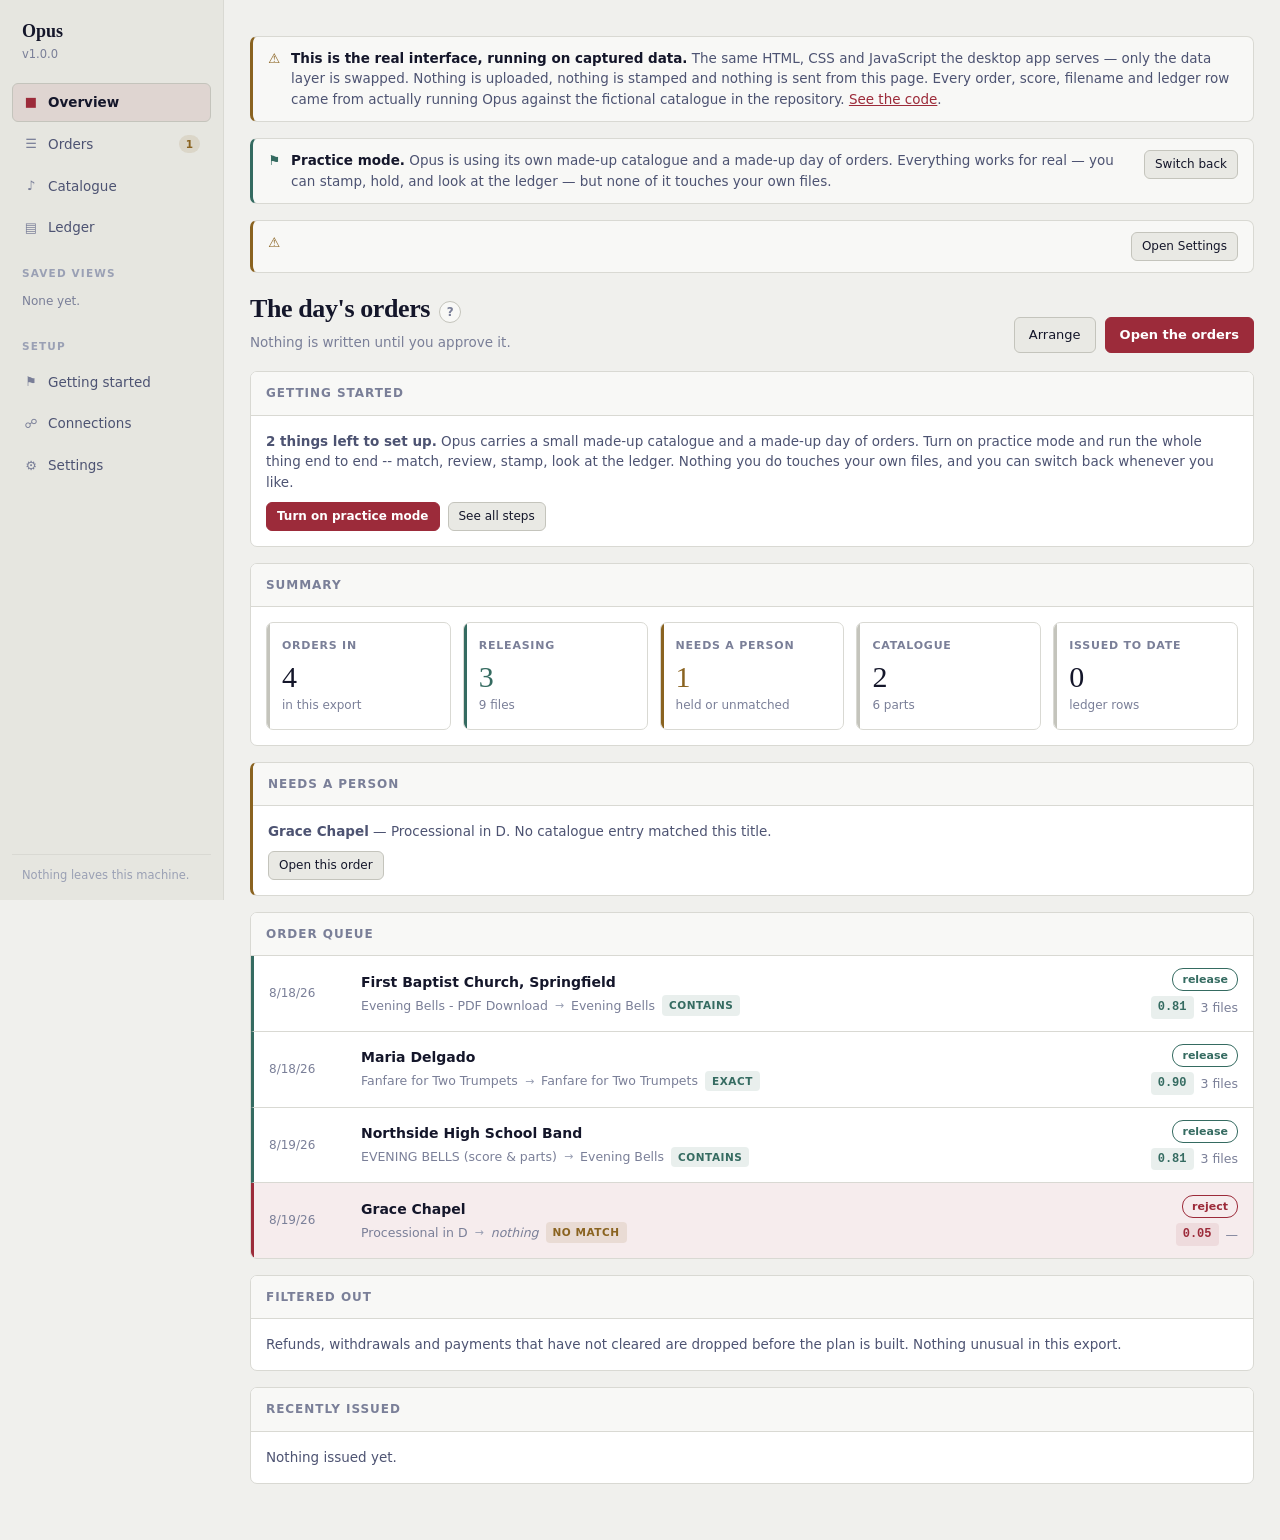
==== commit 20f2e035: "Teach the app instead of touring it A tour fires once, gets clicked away to reach the thing you came" ====
--- a/docs/demo/index.html
+++ b/docs/demo/index.html
@@ -344,6 +344,36 @@
   margin-bottom:var(--gap)}
 .banner b{color:var(--ink)} .banner .ic{color:var(--amber);flex:0 0 auto}
 .banner .btn{margin-left:auto;flex:0 0 auto}
+.banner.practice{border-left-color:var(--verdigris)}
+.banner.practice .ic{color:var(--verdigris)}
+
+.helpbtn{
+  border:1px solid var(--rule-2);background:var(--raise);color:var(--ink-3);
+  width:22px;height:22px;border-radius:50%;font-size:12px;font-weight:700;
+  line-height:1;padding:0;margin-left:9px;vertical-align:middle;flex:0 0 auto;
+}
+.helpbtn:hover{color:var(--stamp);border-color:var(--stamp)}
+.wshead h1{display:inline-flex;align-items:center}
+
+.step{
+  display:grid;grid-template-columns:26px 1fr auto;gap:14px;align-items:start;
+  background:var(--sheet);border:1px solid var(--rule);border-radius:var(--r);
+  padding:var(--pad);margin-bottom:var(--row);
+}
+.step.done{border-left:3px solid var(--verdigris)}
+.step .n{
+  width:24px;height:24px;border-radius:50%;border:1px solid var(--rule-2);
+  display:flex;align-items:center;justify-content:center;font-size:12px;
+  font-weight:700;color:var(--ink-3);font-variant-numeric:tabular-nums;
+}
+.step.done .n{background:var(--verdigris);border-color:var(--verdigris);color:#fff}
+.step h3{font-size:15px;margin:0 0 3px;font-family:var(--sans);font-weight:600}
+.step p{font-size:13.5px;color:var(--ink-2);margin:0;max-width:64ch}
+.step .go{align-self:center}
+.helpsec{margin:0 0 16px}
+.helpsec h3{font-size:11px;letter-spacing:.09em;text-transform:uppercase;
+  color:var(--ink-4);margin:0 0 5px;font-weight:700}
+.helpsec p{font-size:13.5px;color:var(--ink-2);margin:0;line-height:1.6}
 
 @media (max-width:860px){
   .shell{grid-template-columns:1fr}
@@ -383,6 +413,8 @@
     <div id="viewlist"></div>
 
     <div class="navlbl">Setup</div>
+    <button class="nav" data-ws="start">
+      <span class="ico" aria-hidden="true">&#9873;</span>Getting started</button>
     <button class="nav" data-ws="conn">
       <span class="ico" aria-hidden="true">&#9741;</span>Connections</button>
     <button class="nav" data-ws="settings">
@@ -404,6 +436,15 @@
       </p>
 
 
+    <div class="banner practice" id="practicebanner" hidden>
+      <span class="ic" aria-hidden="true">&#9873;</span>
+      <span><b>Practice mode.</b> Opus is using its own made-up catalogue and a
+      made-up day of orders. Everything works for real &mdash; you can stamp,
+      hold, and look at the ledger &mdash; but none of it touches your own
+      files.</span>
+      <button class="btn sm" id="practiceoff">Switch back</button>
+    </div>
+
     <div class="banner" id="setupbanner" hidden>
       <span class="ic" aria-hidden="true">&#9888;</span>
       <span id="setuptext"></span>
@@ -414,7 +455,7 @@
     <section class="ws" id="ws-overview">
       <div class="wshead">
         <div>
-          <h1 id="ovtitle">Overview</h1>
+          <h1 id="ovtitle">Overview</h1><button class="helpbtn" data-help="overview" aria-label="What is this workspace for?" title="What is this for?">?</button>
           <p id="ovsub">Nothing is written until you approve it.</p>
         </div>
         <div class="acts">
@@ -429,7 +470,7 @@
     <section class="ws" id="ws-orders" hidden>
       <div class="wshead">
         <div>
-          <h1>Orders</h1>
+          <h1>Orders</h1><button class="helpbtn" data-help="orders" aria-label="What is this workspace for?" title="What is this for?">?</button>
           <p id="ordersblurb">&nbsp;</p>
         </div>
         <div class="acts">
@@ -440,7 +481,10 @@
 
       <div class="card">
         <h2>Release threshold
-          <span class="r"><button class="btn sm quiet" id="savethreshold">Save</button></span>
+          <span class="r">
+            <button class="helpbtn" data-help="threshold"
+                    aria-label="What does this do?" title="What does this do?">?</button>
+            <button class="btn sm quiet" id="savethreshold">Save</button></span>
         </h2>
         <div class="body">
           <div class="dial">
@@ -463,7 +507,7 @@
     <!-- ============ Catalogue ============ -->
     <section class="ws" id="ws-catalog" hidden>
       <div class="wshead">
-        <div><h1>Catalogue</h1>
+        <div><h1>Catalogue</h1><button class="helpbtn" data-help="catalog" aria-label="What is this workspace for?" title="What is this for?">?</button>
           <p id="catsub">One folder per piece, the parts inside.</p></div>
         <div class="acts"><button class="btn" id="refreshcat">Refresh</button></div>
       </div>
@@ -473,7 +517,7 @@
     <!-- ============ Ledger ============ -->
     <section class="ws" id="ws-ledger" hidden>
       <div class="wshead">
-        <div><h1>Ledger</h1>
+        <div><h1>Ledger</h1><button class="helpbtn" data-help="ledger" aria-label="What is this workspace for?" title="What is this for?">?</button>
           <p>One row per file, written the moment it is issued.</p></div>
         <div class="acts">
           <button class="btn" id="verifybtn">Check the chain</button>
@@ -505,7 +549,7 @@
     <!-- ============ Connections ============ -->
     <section class="ws" id="ws-conn" hidden>
       <div class="wshead">
-        <div><h1>Connections</h1>
+        <div><h1>Connections</h1><button class="helpbtn" data-help="conn" aria-label="What is this workspace for?" title="What is this for?">?</button>
           <p>Fill in the fields and press Test. Anything marked planned is a
              contract with no implementation behind it.</p></div>
       </div>
@@ -515,7 +559,7 @@
     <!-- ============ Settings ============ -->
     <section class="ws" id="ws-settings" hidden>
       <div class="wshead">
-        <div><h1>Settings</h1>
+        <div><h1>Settings</h1><button class="helpbtn" data-help="settings" aria-label="What is this workspace for?" title="What is this for?">?</button>
           <p id="cfgpath">&nbsp;</p></div>
       </div>
 
@@ -565,6 +609,22 @@
       </div>
     </section>
 
+    <!-- ============ Getting started ============ -->
+    <section class="ws" id="ws-start" hidden>
+      <div class="wshead">
+        <div>
+          <h1>Getting started</h1>
+          <p>Five things, in order. Each one ticks itself off when it is
+             actually done, so this list cannot tell you that you are further
+             along than you are.</p>
+        </div>
+        <div class="acts">
+          <button class="btn" id="dismissstart">Hide this from the Overview</button>
+        </div>
+      </div>
+      <div id="steplist"></div>
+    </section>
+
   </main>
 </div>
 
@@ -588,7 +648,7 @@
    running the real engine. Writes are remembered for the session so the page
    behaves like the app; nothing is stamped and nothing is sent. */
 (function () {
-  var D = {"settings":{"schema":1,"paths":{"catalog_root":"~/Music/Catalogue","catalog_map":"","paypal_csv":"~/Downloads/activity.csv","out_dir":"~/Music/Licensed","portal_root":"","watch_folder":""},"connectors":{},"publisher":"Fictitious Editions","review":{"hold_below":0.8,"auto_deliver":false,"deliver_channels":[]},"dashboard":{"widgets":[{"id":"tiles","visible":true},{"id":"attention","visible":true},{"id":"queue","visible":true},{"id":"dropped","visible":true},{"id":"recent","visible":true}],"theme":"system","density":"comfortable"},"views":[]},"config_path":"nothing is saved in the demo","version":"1.0.0","status":{"version":"1.0.0","ready":true,"catalog":{"ready":true,"pieces":2,"parts":6,"root":"~/Music/Catalogue"},"export":{"ready":true,"path":"~/Downloads/activity.csv"},"out_dir":"~/Music/Licensed","issued":9,"ledger_intact":true,"hold_below":0.8,"today":""},"orders":{"orders":[{"order_ref":"5TX99001AA111111A","buyer":"First Baptist Church, Springfield","email":"office@example.org","date":"8/18/26","item":"Evening Bells - PDF Download","matched":"Evening Bells","match":"contains","files":3,"parts":["choral_score.pdf","organ.pdf","score.pdf"],"status":"ready","score":0.81,"verdict":"release","signals":[{"name":"match","value":0.8,"weight":0.45,"note":"title contains, or is contained by, a catalogue entry"},{"name":"unambiguous","value":1.0,"weight":0.2,"note":"only one catalogue entry could match"},{"name":"files","value":1.0,"weight":0.2,"note":"3 file(s) resolved"},{"name":"known_buyer","value":0.0,"weight":0.1,"note":"first order from this buyer"},{"name":"contactable","value":1.0,"weight":0.05,"note":"has an email address"}],"reasons":[]},{"order_ref":"5TX99002BB222222B","buyer":"Maria Delgado","email":"m.delgado@example.com","date":"8/18/26","item":"Fanfare for Two Trumpets","matched":"Fanfare for Two Trumpets","match":"exact","files":3,"parts":["score.pdf","trumpet_1.pdf","trumpet_2.pdf"],"status":"ready","score":0.9,"verdict":"release","signals":[{"name":"match","value":1.0,"weight":0.45,"note":"title matched the catalogue exactly"},{"name":"unambiguous","value":1.0,"weight":0.2,"note":"only one catalogue entry could match"},{"name":"files","value":1.0,"weight":0.2,"note":"3 file(s) resolved"},{"name":"known_buyer","value":0.0,"weight":0.1,"note":"first order from this buyer"},{"name":"contactable","value":1.0,"weight":0.05,"note":"has an email address"}],"reasons":[]},{"order_ref":"5TX99003CC333333C","buyer":"Northside High School Band","email":"band@example.edu","date":"8/19/26","item":"EVENING BELLS (score & parts)","matched":"Evening Bells","match":"contains","files":3,"parts":["choral_score.pdf","organ.pdf","score.pdf"],"status":"ready","score":0.81,"verdict":"release","signals":[{"name":"match","value":0.8,"weight":0.45,"note":"title contains, or is contained by, a catalogue entry"},{"name":"unambiguous","value":1.0,"weight":0.2,"note":"only one catalogue entry could match"},{"name":"files","value":1.0,"weight":0.2,"note":"3 file(s) resolved"},{"name":"known_buyer","value":0.0,"weight":0.1,"note":"first order from this buyer"},{"name":"contactable","value":1.0,"weight":0.05,"note":"has an email address"}],"reasons":[]},{"order_ref":"5TX99005EE555555E","buyer":"Grace Chapel","email":"music@example.org","date":"8/19/26","item":"Processional in D","matched":"","match":"none","files":0,"parts":[],"status":"no catalog match","score":0.05,"verdict":"reject","signals":[{"name":"match","value":0.0,"weight":0.45,"note":"no catalogue entry matched"},{"name":"unambiguous","value":0.0,"weight":0.2,"note":"nothing to be ambiguous between"},{"name":"files","value":0.0,"weight":0.2,"note":"no files resolved"},{"name":"known_buyer","value":0.0,"weight":0.1,"note":"first order from this buyer"},{"name":"contactable","value":1.0,"weight":0.05,"note":"has an email address"}],"reasons":["No catalogue entry matched this title.","The order resolves to no files."]}],"warnings":[],"hold_below":0.8,"counts":{"release":3,"hold":0,"reject":1,"total":4}},"catalog":{"catalog":[{"title":"Evening Bells","files":3,"parts":[{"name":"choral_score.pdf","pages":2},{"name":"organ.pdf","pages":2},{"name":"score.pdf","pages":3}]},{"title":"Fanfare for Two Trumpets","files":3,"parts":[{"name":"score.pdf","pages":2},{"name":"trumpet_1.pdf","pages":1},{"name":"trumpet_2.pdf","pages":1}]}],"root":"~/Music/Catalogue"},"ledger":{"ledger":[{"licensee":"First Baptist Church, Springfield","order_ref":"5TX99001AA111111A","item_title":"Evening Bells","file":"Evening_Bells_choral_score__First_Baptist_Church_Springfield.pdf","source":"choral_score.pdf","pages":"2","password":"YI1K2lyHhE4I7464","status":"ok","confidence":"0.810","decision":"release","delivered_at":"","delivery_channel":"","delivery_ref":"","stamped_at":"2026-08-21T10:28:23","notes":"qpdf not installed; flatten step skipped"},{"licensee":"First Baptist Church, Springfield","order_ref":"5TX99001AA111111A","item_title":"Evening Bells","file":"Evening_Bells_organ__First_Baptist_Church_Springfield.pdf","source":"organ.pdf","pages":"2","password":"YI1K2lyHhE4I7464","status":"ok","confidence":"0.810","decision":"release","delivered_at":"","delivery_channel":"","delivery_ref":"","stamped_at":"2026-08-21T10:28:23","notes":"qpdf not installed; flatten step skipped"},{"licensee":"First Baptist Church, Springfield","order_ref":"5TX99001AA111111A","item_title":"Evening Bells","file":"Evening_Bells_score__First_Baptist_Church_Springfield.pdf","source":"score.pdf","pages":"3","password":"YI1K2lyHhE4I7464","status":"ok","confidence":"0.810","decision":"release","delivered_at":"","delivery_channel":"","delivery_ref":"","stamped_at":"2026-08-21T10:28:23","notes":"qpdf not installed; flatten step skipped"},{"licensee":"Maria Delgado","order_ref":"5TX99002BB222222B","item_title":"Fanfare for Two Trumpets","file":"Fanfare_for_Two_Trumpets_score__Maria_Delgado.pdf","source":"score.pdf","pages":"2","password":"tTJlYefI7Nl_MacG","status":"ok","confidence":"0.900","decision":"release","delivered_at":"","delivery_channel":"","delivery_ref":"","stamped_at":"2026-08-21T10:28:23","notes":"qpdf not installed; flatten step skipped"},{"licensee":"Maria Delgado","order_ref":"5TX99002BB222222B","item_title":"Fanfare for Two Trumpets","file":"Fanfare_for_Two_Trumpets_trumpet_1__Maria_Delgado.pdf","source":"trumpet_1.pdf","pages":"1","password":"tTJlYefI7Nl_MacG","status":"ok","confidence":"0.900","decision":"release","delivered_at":"","delivery_channel":"","delivery_ref":"","stamped_at":"2026-08-21T10:28:23","notes":"qpdf not installed; flatten step skipped"},{"licensee":"Maria Delgado","order_ref":"5TX99002BB222222B","item_title":"Fanfare for Two Trumpets","file":"Fanfare_for_Two_Trumpets_trumpet_2__Maria_Delgado.pdf","source":"trumpet_2.pdf","pages":"1","password":"tTJlYefI7Nl_MacG","status":"ok","confidence":"0.900","decision":"release","delivered_at":"","delivery_channel":"","delivery_ref":"","stamped_at":"2026-08-21T10:28:23","notes":"qpdf not installed; flatten step skipped"},{"licensee":"Northside High School Band","order_ref":"5TX99003CC333333C","item_title":"Evening Bells","file":"Evening_Bells_choral_score__Northside_High_School_Band.pdf","source":"choral_score.pdf","pages":"2","password":"4iLQSoUWnhr3a3_Q","status":"ok","confidence":"0.810","decision":"release","delivered_at":"","delivery_channel":"","delivery_ref":"","stamped_at":"2026-08-21T10:28:24","notes":"qpdf not installed; flatten step skipped"},{"licensee":"Northside High School Band","order_ref":"5TX99003CC333333C","item_title":"Evening Bells","file":"Evening_Bells_organ__Northside_High_School_Band.pdf","source":"organ.pdf","pages":"2","password":"4iLQSoUWnhr3a3_Q","status":"ok","confidence":"0.810","decision":"release","delivered_at":"","delivery_channel":"","delivery_ref":"","stamped_at":"2026-08-21T10:28:24","notes":"qpdf not installed; flatten step skipped"},{"licensee":"Northside High School Band","order_ref":"5TX99003CC333333C","item_title":"Evening Bells","file":"Evening_Bells_score__Northside_High_School_Band.pdf","source":"score.pdf","pages":"3","password":"4iLQSoUWnhr3a3_Q","status":"ok","confidence":"0.810","decision":"release","delivered_at":"","delivery_channel":"","delivery_ref":"","stamped_at":"2026-08-21T10:28:24","notes":"qpdf not installed; flatten step skipped"}],"intact":true,"report":["9 row(s), 9 chained, chain intact."],"path":"~/Music/Licensed/license_ledger.csv"},"connectors":{"connectors":[{"kind":"catalog","name":"local","label":"Local folder","state":"built","description":"A folder on this machine, one subfolder per piece.","configured":true,"values":{"root":"~/Music/Catalogue"},"fields":[{"key":"root","label":"Catalogue folder","type":"folder"}]},{"kind":"catalog","name":"gdrive","label":"Google Drive folder","state":"unverified","description":"A shared Drive folder, one subfolder per piece. Uses a service account, so there is no consent screen.","configured":true,"values":{},"fields":[{"key":"key_file","label":"Service account JSON key","type":"file"},{"key":"folder_id","label":"Drive folder URL or id","type":"text"}]},{"kind":"catalog","name":"dropbox","label":"Dropbox folder","state":"planned","description":"A shared Dropbox folder, one subfolder per piece.","configured":true,"values":{},"fields":[]},{"kind":"catalog","name":"onedrive","label":"OneDrive / SharePoint","state":"planned","description":"A OneDrive or SharePoint library. Needs an Azure app registration and a tenant admin's consent.","configured":true,"values":{},"fields":[]},{"kind":"delivery","name":"portal","label":"Expiring download link","state":"built","description":"A per-order link that expires. No attachment limits, better deliverability, and download telemetry.","configured":true,"values":{"root":"~/Music/Portal","base_url":"","ttl_days":14},"fields":[{"key":"root","label":"Folder to publish into","type":"folder"},{"key":"base_url","label":"Public base URL","type":"text"},{"key":"ttl_days","label":"Link lifetime (days)","type":"number"}]},{"kind":"delivery","name":"smtp","label":"Email (SMTP)","state":"built","description":"Sends through any mail server with a username and password. Sends the portal link by default.","configured":true,"values":{"port":587},"fields":[{"key":"host","label":"Mail server","type":"text"},{"key":"port","label":"Port","type":"number"},{"key":"username","label":"Username","type":"text"},{"key":"password","label":"App password","type":"password"},{"key":"sender","label":"Send from","type":"text"},{"key":"attach","label":"Attach files instead of a link","type":"bool"}]},{"kind":"delivery","name":"gmail","label":"Gmail / Google Workspace","state":"planned","description":"Send as the publisher's own Gmail address via the API. Ordinary SMTP with an app password already works today.","configured":true,"values":{},"fields":[]},{"kind":"delivery","name":"outlook","label":"Outlook / Microsoft 365","state":"planned","description":"Send through Microsoft Graph. Needs an Azure app registration and a tenant administrator's consent; ordinary SMTP works today without either.","configured":true,"values":{},"fields":[]},{"kind":"order","name":"paypal-csv","label":"PayPal activity export","state":"built","description":"A CSV downloaded from PayPal's Activity page.","configured":true,"values":{"path":"~/Downloads/activity.csv"},"fields":[{"key":"path","label":"PayPal activity export","type":"file"}]},{"kind":"order","name":"paypal-api","label":"PayPal (live account)","state":"unverified","description":"Reads completed payments directly from PayPal's Transaction Search API.","configured":true,"values":{},"fields":[{"key":"client_id","label":"Client ID","type":"text"},{"key":"client_secret","label":"Secret","type":"password"},{"key":"sandbox","label":"Use sandbox","type":"bool"}]},{"kind":"order","name":"mailbox","label":"Mailbox receipts","state":"planned","description":"Order confirmations parsed out of a Gmail or Outlook inbox.","configured":true,"values":{},"fields":[]},{"kind":"order","name":"square","label":"Square","state":"planned","description":"Completed Square payments.","configured":true,"values":{},"fields":[]},{"kind":"order","name":"stripe","label":"Stripe","state":"planned","description":"Completed Stripe payments.","configured":true,"values":{},"fields":[]}]},"images":{"notice":"[data-uri]"}};
+  var D = {"settings":{"schema":1,"paths":{"catalog_root":"~/Music/Catalogue","catalog_map":"","paypal_csv":"~/Downloads/activity.csv","out_dir":"~/Music/Licensed","portal_root":"","watch_folder":""},"connectors":{},"publisher":"Fictitious Editions","review":{"hold_below":0.8,"auto_deliver":false,"deliver_channels":[]},"dashboard":{"widgets":[{"id":"tiles","visible":true},{"id":"attention","visible":true},{"id":"queue","visible":true},{"id":"dropped","visible":true},{"id":"recent","visible":true}],"theme":"system","density":"comfortable"},"views":[]},"help":{"workspaces":{"overview":{"title":"Overview","what":"Where a working day starts. The tiles count what came in, what is ready to go out, and what is waiting on you; the panels below expand on each.","decide":"Nothing. This screen only reports. Every action lives one click away, which is on purpose -- you should never issue a licence by accident from a summary.","watch":"\u201cNeeds a person\u201d is the number that matters. If it is zero, the day is uneventful. If it is not, something did not match cleanly and Opus would rather ask than guess."},"orders":{"title":"Orders","what":"One row per completed sale in the export, matched against your catalogue. Refunds, withdrawals and payments that have not cleared never reach this list.","decide":"Whether to issue. Press Stamp and the released orders are written, locked and logged. Anything held stays exactly where it is until you look at it.","watch":"The chip after each title says how it matched. \u201cexact\u201d means the title matched your catalogue letter for letter; \u201ccontains\u201d means one is inside the other, which is how \u201cEvening Bells - PDF Download\u201d finds Evening Bells. \u201cfuzzy\u201d means it is guessing by similarity, and is worth opening before you agree with it."},"threshold":{"title":"The release threshold","what":"Every order gets a score out of one, from how the title matched, whether another piece could also have matched, whether the file count looks right, whether this buyer has ordered before, and whether there is an address to send to. The threshold is the line above which Opus stops asking.","decide":"How much you are willing to have happen without you. At 1.01 nothing clears the line and you approve everything, which is where it starts. Lower it and more goes out unseen.","watch":"Move the slider before you save it: the line underneath tells you how many more orders would go out without you seeing them. The honest way to choose a number is to run a month at the current setting, compare what would have released against what you actually approved, and only then lower it. Two things are held whatever the score \u2014 a transaction already in the ledger, and a title that more than one piece could match."},"catalog":{"title":"Catalogue","what":"What Opus believes you sell: one folder per piece, the parts inside it. It is read, never written -- your master files are not touched.","decide":"Nothing here, but it is where to look when a title will not match. Nine times in ten the folder name and the name PayPal sends have drifted apart.","watch":"A part called score.pdf usually appears in several pieces, which is why an issued file is named for the piece as well as the part and the buyer. Otherwise someone ordering two pieces gets two files they cannot tell apart."},"ledger":{"title":"Ledger","what":"One row per file, written the moment it is issued: who received it, under which order, on what date, and the password that locks it. Held orders are recorded too, with the reason.","decide":"Nothing routine. This is the record you reach for on the day a PDF turns up somewhere it should not be.","watch":"Every row is sealed against the row before it, so an edit, a deletion or a reordering breaks the chain and Check the chain will say which row and how. That is what makes it evidence rather than a list. It cannot stop somebody rewriting the whole file, so keep a backup somewhere else."},"conn":{"title":"Connections","what":"Where orders and master files come from, and how finished files reach the buyer. Fill in a card and press Test to find out whether it works now, rather than on the morning it does not.","decide":"Which sources to use. Most publishers need two: somewhere the music lives, and somewhere the orders come from.","watch":"A connector marked \u201cplanned\u201d has no implementation behind it and will say so if you try to use it. Nothing here pretends to be connected when it is not."},"settings":{"title":"Settings","what":"Folders, appearance, and whether finished files are sent automatically. All of it is kept in one file on this machine that you can open and read.","decide":"Where your catalogue is, where stamped files should go, and whether delivery happens without you.","watch":"Automatic delivery is off until you turn it on. Files are stamped and logged either way; the switch only decides whether they leave without you looking."}},"steps":[{"id":"practice","title":"Try it on the practice catalogue first","body":"Opus carries a small made-up catalogue and a made-up day of orders. Turn on practice mode and run the whole thing end to end -- match, review, stamp, look at the ledger. Nothing you do touches your own files, and you can switch back whenever you like.","action":"Turn on practice mode","workspace":"settings","done":false},{"id":"catalog","title":"Point Opus at your music","body":"One folder, with a subfolder per piece and the parts inside. Opus only reads it.","action":"Choose the folder","workspace":"settings","done":true},{"id":"export","title":"Add a PayPal export","body":"Download an activity CSV from PayPal covering the days you want to issue. Overlapping ranges are safe -- anything already in the ledger is skipped.","action":"Choose the file","workspace":"settings","done":true},{"id":"out","title":"Say where stamped files should go","body":"A folder for the finished files. The ledger lives here too, so keep it somewhere that gets backed up.","action":"Choose the folder","workspace":"settings","done":true},{"id":"review","title":"Look at a real day before issuing anything","body":"Open Orders. Every order is matched and scored, and nothing is written until you press Stamp. Opus holds everything for your approval until you decide otherwise.","action":"Open Orders","workspace":"orders","done":false}]},"config_path":"nothing is saved in the demo","version":"1.0.0","status":{"version":"1.0.0","ready":true,"catalog":{"ready":true,"pieces":2,"parts":6,"root":"~/Music/Catalogue"},"export":{"ready":true,"path":"~/Downloads/activity.csv"},"out_dir":"~/Music/Licensed","issued":9,"ledger_intact":true,"hold_below":0.8,"today":""},"orders":{"orders":[{"order_ref":"5TX99001AA111111A","buyer":"First Baptist Church, Springfield","email":"office@example.org","date":"8/18/26","item":"Evening Bells - PDF Download","matched":"Evening Bells","match":"contains","files":3,"parts":["choral_score.pdf","organ.pdf","score.pdf"],"status":"ready","score":0.81,"verdict":"release","signals":[{"name":"match","value":0.8,"weight":0.45,"note":"title contains, or is contained by, a catalogue entry"},{"name":"unambiguous","value":1.0,"weight":0.2,"note":"only one catalogue entry could match"},{"name":"files","value":1.0,"weight":0.2,"note":"3 file(s) resolved"},{"name":"known_buyer","value":0.0,"weight":0.1,"note":"first order from this buyer"},{"name":"contactable","value":1.0,"weight":0.05,"note":"has an email address"}],"reasons":[]},{"order_ref":"5TX99002BB222222B","buyer":"Maria Delgado","email":"m.delgado@example.com","date":"8/18/26","item":"Fanfare for Two Trumpets","matched":"Fanfare for Two Trumpets","match":"exact","files":3,"parts":["score.pdf","trumpet_1.pdf","trumpet_2.pdf"],"status":"ready","score":0.9,"verdict":"release","signals":[{"name":"match","value":1.0,"weight":0.45,"note":"title matched the catalogue exactly"},{"name":"unambiguous","value":1.0,"weight":0.2,"note":"only one catalogue entry could match"},{"name":"files","value":1.0,"weight":0.2,"note":"3 file(s) resolved"},{"name":"known_buyer","value":0.0,"weight":0.1,"note":"first order from this buyer"},{"name":"contactable","value":1.0,"weight":0.05,"note":"has an email address"}],"reasons":[]},{"order_ref":"5TX99003CC333333C","buyer":"Northside High School Band","email":"band@example.edu","date":"8/19/26","item":"EVENING BELLS (score & parts)","matched":"Evening Bells","match":"contains","files":3,"parts":["choral_score.pdf","organ.pdf","score.pdf"],"status":"ready","score":0.81,"verdict":"release","signals":[{"name":"match","value":0.8,"weight":0.45,"note":"title contains, or is contained by, a catalogue entry"},{"name":"unambiguous","value":1.0,"weight":0.2,"note":"only one catalogue entry could match"},{"name":"files","value":1.0,"weight":0.2,"note":"3 file(s) resolved"},{"name":"known_buyer","value":0.0,"weight":0.1,"note":"first order from this buyer"},{"name":"contactable","value":1.0,"weight":0.05,"note":"has an email address"}],"reasons":[]},{"order_ref":"5TX99005EE555555E","buyer":"Grace Chapel","email":"music@example.org","date":"8/19/26","item":"Processional in D","matched":"","match":"none","files":0,"parts":[],"status":"no catalog match","score":0.05,"verdict":"reject","signals":[{"name":"match","value":0.0,"weight":0.45,"note":"no catalogue entry matched"},{"name":"unambiguous","value":0.0,"weight":0.2,"note":"nothing to be ambiguous between"},{"name":"files","value":0.0,"weight":0.2,"note":"no files resolved"},{"name":"known_buyer","value":0.0,"weight":0.1,"note":"first order from this buyer"},{"name":"contactable","value":1.0,"weight":0.05,"note":"has an email address"}],"reasons":["No catalogue entry matched this title.","The order resolves to no files."]}],"warnings":[],"hold_below":0.8,"counts":{"release":3,"hold":0,"reject":1,"total":4}},"catalog":{"catalog":[{"title":"Evening Bells","files":3,"parts":[{"name":"choral_score.pdf","pages":2},{"name":"organ.pdf","pages":2},{"name":"score.pdf","pages":3}]},{"title":"Fanfare for Two Trumpets","files":3,"parts":[{"name":"score.pdf","pages":2},{"name":"trumpet_1.pdf","pages":1},{"name":"trumpet_2.pdf","pages":1}]}],"root":"~/Music/Catalogue"},"ledger":{"ledger":[{"licensee":"First Baptist Church, Springfield","order_ref":"5TX99001AA111111A","item_title":"Evening Bells","file":"Evening_Bells_choral_score__First_Baptist_Church_Springfield.pdf","source":"choral_score.pdf","pages":"2","password":"YI1K2lyHhE4I7464","status":"ok","confidence":"0.810","decision":"release","delivered_at":"","delivery_channel":"","delivery_ref":"","stamped_at":"2026-08-21T10:28:23","notes":"qpdf not installed; flatten step skipped"},{"licensee":"First Baptist Church, Springfield","order_ref":"5TX99001AA111111A","item_title":"Evening Bells","file":"Evening_Bells_organ__First_Baptist_Church_Springfield.pdf","source":"organ.pdf","pages":"2","password":"YI1K2lyHhE4I7464","status":"ok","confidence":"0.810","decision":"release","delivered_at":"","delivery_channel":"","delivery_ref":"","stamped_at":"2026-08-21T10:28:23","notes":"qpdf not installed; flatten step skipped"},{"licensee":"First Baptist Church, Springfield","order_ref":"5TX99001AA111111A","item_title":"Evening Bells","file":"Evening_Bells_score__First_Baptist_Church_Springfield.pdf","source":"score.pdf","pages":"3","password":"YI1K2lyHhE4I7464","status":"ok","confidence":"0.810","decision":"release","delivered_at":"","delivery_channel":"","delivery_ref":"","stamped_at":"2026-08-21T10:28:23","notes":"qpdf not installed; flatten step skipped"},{"licensee":"Maria Delgado","order_ref":"5TX99002BB222222B","item_title":"Fanfare for Two Trumpets","file":"Fanfare_for_Two_Trumpets_score__Maria_Delgado.pdf","source":"score.pdf","pages":"2","password":"tTJlYefI7Nl_MacG","status":"ok","confidence":"0.900","decision":"release","delivered_at":"","delivery_channel":"","delivery_ref":"","stamped_at":"2026-08-21T10:28:23","notes":"qpdf not installed; flatten step skipped"},{"licensee":"Maria Delgado","order_ref":"5TX99002BB222222B","item_title":"Fanfare for Two Trumpets","file":"Fanfare_for_Two_Trumpets_trumpet_1__Maria_Delgado.pdf","source":"trumpet_1.pdf","pages":"1","password":"tTJlYefI7Nl_MacG","status":"ok","confidence":"0.900","decision":"release","delivered_at":"","delivery_channel":"","delivery_ref":"","stamped_at":"2026-08-21T10:28:23","notes":"qpdf not installed; flatten step skipped"},{"licensee":"Maria Delgado","order_ref":"5TX99002BB222222B","item_title":"Fanfare for Two Trumpets","file":"Fanfare_for_Two_Trumpets_trumpet_2__Maria_Delgado.pdf","source":"trumpet_2.pdf","pages":"1","password":"tTJlYefI7Nl_MacG","status":"ok","confidence":"0.900","decision":"release","delivered_at":"","delivery_channel":"","delivery_ref":"","stamped_at":"2026-08-21T10:28:23","notes":"qpdf not installed; flatten step skipped"},{"licensee":"Northside High School Band","order_ref":"5TX99003CC333333C","item_title":"Evening Bells","file":"Evening_Bells_choral_score__Northside_High_School_Band.pdf","source":"choral_score.pdf","pages":"2","password":"4iLQSoUWnhr3a3_Q","status":"ok","confidence":"0.810","decision":"release","delivered_at":"","delivery_channel":"","delivery_ref":"","stamped_at":"2026-08-21T10:28:24","notes":"qpdf not installed; flatten step skipped"},{"licensee":"Northside High School Band","order_ref":"5TX99003CC333333C","item_title":"Evening Bells","file":"Evening_Bells_organ__Northside_High_School_Band.pdf","source":"organ.pdf","pages":"2","password":"4iLQSoUWnhr3a3_Q","status":"ok","confidence":"0.810","decision":"release","delivered_at":"","delivery_channel":"","delivery_ref":"","stamped_at":"2026-08-21T10:28:24","notes":"qpdf not installed; flatten step skipped"},{"licensee":"Northside High School Band","order_ref":"5TX99003CC333333C","item_title":"Evening Bells","file":"Evening_Bells_score__Northside_High_School_Band.pdf","source":"score.pdf","pages":"3","password":"4iLQSoUWnhr3a3_Q","status":"ok","confidence":"0.810","decision":"release","delivered_at":"","delivery_channel":"","delivery_ref":"","stamped_at":"2026-08-21T10:28:24","notes":"qpdf not installed; flatten step skipped"}],"intact":true,"report":["9 row(s), 9 chained, chain intact."],"path":"~/Music/Licensed/license_ledger.csv"},"connectors":{"connectors":[{"kind":"catalog","name":"local","label":"Local folder","state":"built","description":"A folder on this machine, one subfolder per piece.","configured":true,"values":{"root":"~/Music/Catalogue"},"fields":[{"key":"root","label":"Catalogue folder","type":"folder"}]},{"kind":"catalog","name":"gdrive","label":"Google Drive folder","state":"unverified","description":"A shared Drive folder, one subfolder per piece. Uses a service account, so there is no consent screen.","configured":true,"values":{},"fields":[{"key":"key_file","label":"Service account JSON key","type":"file"},{"key":"folder_id","label":"Drive folder URL or id","type":"text"}]},{"kind":"catalog","name":"dropbox","label":"Dropbox folder","state":"planned","description":"A shared Dropbox folder, one subfolder per piece.","configured":true,"values":{},"fields":[]},{"kind":"catalog","name":"onedrive","label":"OneDrive / SharePoint","state":"planned","description":"A OneDrive or SharePoint library. Needs an Azure app registration and a tenant admin's consent.","configured":true,"values":{},"fields":[]},{"kind":"delivery","name":"portal","label":"Expiring download link","state":"built","description":"A per-order link that expires. No attachment limits, better deliverability, and download telemetry.","configured":true,"values":{"root":"~/Music/Portal","base_url":"","ttl_days":14},"fields":[{"key":"root","label":"Folder to publish into","type":"folder"},{"key":"base_url","label":"Public base URL","type":"text"},{"key":"ttl_days","label":"Link lifetime (days)","type":"number"}]},{"kind":"delivery","name":"smtp","label":"Email (SMTP)","state":"built","description":"Sends through any mail server with a username and password. Sends the portal link by default.","configured":true,"values":{"port":587},"fields":[{"key":"host","label":"Mail server","type":"text"},{"key":"port","label":"Port","type":"number"},{"key":"username","label":"Username","type":"text"},{"key":"password","label":"App password","type":"password"},{"key":"sender","label":"Send from","type":"text"},{"key":"attach","label":"Attach files instead of a link","type":"bool"}]},{"kind":"delivery","name":"gmail","label":"Gmail / Google Workspace","state":"planned","description":"Send as the publisher's own Gmail address via the API. Ordinary SMTP with an app password already works today.","configured":true,"values":{},"fields":[]},{"kind":"delivery","name":"outlook","label":"Outlook / Microsoft 365","state":"planned","description":"Send through Microsoft Graph. Needs an Azure app registration and a tenant administrator's consent; ordinary SMTP works today without either.","configured":true,"values":{},"fields":[]},{"kind":"order","name":"paypal-csv","label":"PayPal activity export","state":"built","description":"A CSV downloaded from PayPal's Activity page.","configured":true,"values":{"path":"~/Downloads/activity.csv"},"fields":[{"key":"path","label":"PayPal activity export","type":"file"}]},{"kind":"order","name":"paypal-api","label":"PayPal (live account)","state":"unverified","description":"Reads completed payments directly from PayPal's Transaction Search API.","configured":true,"values":{},"fields":[{"key":"client_id","label":"Client ID","type":"text"},{"key":"client_secret","label":"Secret","type":"password"},{"key":"sandbox","label":"Use sandbox","type":"bool"}]},{"kind":"order","name":"mailbox","label":"Mailbox receipts","state":"planned","description":"Order confirmations parsed out of a Gmail or Outlook inbox.","configured":true,"values":{},"fields":[]},{"kind":"order","name":"square","label":"Square","state":"planned","description":"Completed Square payments.","configured":true,"values":{},"fields":[]},{"kind":"order","name":"stripe","label":"Stripe","state":"planned","description":"Completed Stripe payments.","configured":true,"values":{},"fields":[]}]},"images":{"notice":"[data-uri]"}};
   var mem = JSON.parse(JSON.stringify(D.settings));
   var views = [];
   var ran = false;
@@ -629,6 +689,15 @@
       if (path === "/api/catalog") { return reply(D.catalog); }
       if (path === "/api/connectors") { return reply(D.connectors); }
       if (path === "/api/views") { return reply({views: views}); }
+      if (path === "/api/help") {
+        // The checklist reflects what the demo has actually done, so pressing
+        // Stamp ticks the last step here exactly as it would in the app.
+        var h = copy(D.help);
+        h.steps.forEach(function (st) {
+          if (st.id === "review") { st.done = ran; }
+        });
+        return reply(h);
+      }
       if (path === "/api/ledger") {
         if (!ran) {
           return reply({ledger: [], intact: null,
@@ -687,6 +756,15 @@
                       message: "In the app this really reaches " + c.label +
                                " and reports what it found. The demo has no " +
                                "network."});
+      }
+      if (path === "/api/practice") {
+        // There is nothing to switch to: the demo is made-up data already.
+        return Promise.reject(new Error(
+          "This whole page is the practice catalogue. In the app this switch " +
+          "points Opus at it without touching your own files."));
+      }
+      if (path === "/api/onboarding") {
+        return reply({onboarding: {dismissed: !!body.dismissed}, saved: true});
       }
       if (path === "/api/browse") {
         return reply({path: "~/Music", parent: "", home: "~", entries: [
@@ -800,10 +878,12 @@
   var S = {
     settings: null, status: null, orders: [], counts: {}, ledger: [],
     ledgerIntact: null, connectors: [], views: [], catalog: [],
-    sort: {key: "stamped_at", dir: -1}, arranging: false, holdBelow: 1.01
+    sort: {key: "stamped_at", dir: -1}, arranging: false, holdBelow: 1.01,
+    help: null, steps: [], practice: false
   };
 
-  var WS = ["overview", "orders", "catalog", "ledger", "conn", "settings"];
+  var WS = ["overview", "orders", "catalog", "ledger", "conn", "settings",
+          "start"];
 
   /* ---------------- navigation ---------------- */
   function show(name, opts) {
@@ -852,6 +932,7 @@
 
   /* ---------------- widgets ---------------- */
   var WIDGETS = {
+    start: {name: "Getting started", render: renderStartWidget},
     tiles: {name: "Summary", render: renderTiles},
     attention: {name: "Needs a person", render: renderAttention},
     queue: {name: "Order queue", render: renderQueuePreview},
@@ -864,9 +945,14 @@
     var list = (d.widgets || []).filter(function (w) { return WIDGETS[w.id]; });
     Object.keys(WIDGETS).forEach(function (id) {
       if (!list.some(function (w) { return w.id === id; })) {
-        list.push({id: id, visible: true});
-      }
-    });
+        // Getting started leads until dismissed; anything new is appended.
+        if (id === "start") { list.unshift({id: id, visible: true}); }
+        else { list.push({id: id, visible: true}); }
+      }
+    });
+    if (S.status && S.status.onboarding_dismissed) {
+      list = list.filter(function (w) { return w.id !== "start"; });
+    }
     return list;
   }
 
@@ -1129,7 +1215,13 @@
   }
 
   function previewThreshold(v) {
-    if (!S.orders.length) { return; }
+    if (!S.orders.length) {
+      // Silently doing nothing here reads as a broken control. Say why.
+      $("dialout").innerHTML = "";
+      $("dialnote").textContent =
+        "No orders loaded yet, so there is nothing to preview against.";
+      return;
+    }
     API.post("/api/threshold-preview", {hold_below: v}).then(function (data) {
       var c = data.counts || {};
       $("dialout").innerHTML =
@@ -1539,7 +1631,11 @@
       if (!d.catalog.ready) { missing.push("a catalogue folder"); }
       if (!d.export.ready) { missing.push("a PayPal export"); }
       if (!d.out_dir) { missing.push("somewhere to put stamped files"); }
-      $("setupbanner").hidden = !missing.length;
+      S.practice = !!d.practice;
+      $("practicebanner").hidden = !d.practice;
+      // In practice mode the setup prompt would be nagging about folders she
+      // is deliberately not using yet.
+      $("setupbanner").hidden = !missing.length || d.practice;
       if (missing.length) {
         $("setuptext").innerHTML = "<b>Not set up yet.</b> Opus still needs " +
           esc(missing.join(", ")) + ".";
@@ -1630,6 +1726,97 @@
     }).then(function () { $("runbtn").disabled = false; });
   }
 
+  /* ---------------- help ----------------
+     Reachable from every workspace, never modal. It answers the three
+     questions people actually have rather than describing the layout. */
+  function openHelp(key) {
+    var h = S.help && S.help.workspaces && S.help.workspaces[key];
+    if (!h) { return toast("No help for that yet.", true); }
+    openDrawer(h.title, "What this is for", [
+      ["What it is", h.what],
+      ["What you decide here", h.decide],
+      ["Worth knowing", h.watch]
+    ].map(function (pair) {
+      return '<div class="helpsec"><h3>' + esc(pair[0]) + "</h3><p>" +
+        esc(pair[1]) + "</p></div>";
+    }).join(""));
+  }
+
+  /* ---------------- first run ----------------
+     A checklist, not a tour. Every step reports from real settings, so it can
+     never claim she is further along than she is. */
+  function stepButton(step, label) {
+    var go = el("button", "btn sm go", esc(label || step.action));
+    go.addEventListener("click", function () {
+      if (step.id === "practice") { setPractice(true); return; }
+      show(step.workspace || "settings");
+    });
+    return go;
+  }
+
+  function renderSteps() {
+    var host = $("steplist");
+    if (!host) { return; }
+    host.innerHTML = "";
+    (S.steps || []).forEach(function (step, i) {
+      var row = el("div", "step" + (step.done ? " done" : ""),
+        '<span class="n">' + (step.done ? "&#10003;" : (i + 1)) + "</span>" +
+        "<span><h3>" + esc(step.title) + "</h3><p>" + esc(step.body) +
+        "</p></span>");
+      row.appendChild(stepButton(step, step.done ? "Revisit" : step.action));
+      host.appendChild(row);
+    });
+  }
+
+  function renderStartWidget(host) {
+    var left = (S.steps || []).filter(function (x) { return !x.done; });
+    if (!left.length) {
+      host.innerHTML = '<div class="body"><p>All set up. Getting started is ' +
+        "still in the sidebar if you want to reread any of it.</p></div>";
+      return;
+    }
+    var body = el("div", "body");
+    body.appendChild(el("p", null,
+      "<b>" + left.length + " thing" + (left.length === 1 ? "" : "s") +
+      " left to set up.</b> " + esc(left[0].body)));
+    body.appendChild(stepButton(left[0]));
+    var all = el("button", "btn sm", "See all steps");
+    all.style.marginLeft = "8px";
+    all.addEventListener("click", function () { show("start"); });
+    body.appendChild(all);
+    host.innerHTML = "";
+    host.appendChild(body);
+  }
+
+  /* ---------------- practice mode ---------------- */
+  function setPractice(on) {
+    return API.post("/api/practice", {on: on}).then(function (d) {
+      S.practice = d.practice;
+      $("practicebanner").hidden = !d.practice;
+      if (d.threshold_restored) {
+        toast("Practice mode off. The release threshold is back at " +
+              d.threshold_restored.to.toFixed(2) +
+              " — the one you set while practising does not carry over.");
+      } else {
+        toast(d.practice
+          ? "Practice mode on. Using the made-up catalogue."
+          : "Practice mode off. Back to your own folders.");
+      }
+      S.catalog = [];
+      S.connectors = [];
+      return refreshStatus().then(loadHelp).then(loadOrders).then(loadLedger);
+    }).catch(fail);
+  }
+
+  function loadHelp() {
+    return API.get("/api/help").then(function (d) {
+      S.help = d;
+      S.steps = d.steps || [];
+      renderSteps();
+      renderWidgets();
+    }).catch(function () { /* help is never worth an error */ });
+  }
+
   /* ---------------- wiring ---------------- */
   function wire() {
     document.querySelectorAll(".nav[data-ws]").forEach(function (b) {
@@ -1641,6 +1828,17 @@
       S.arranging = !S.arranging;
       $("ov-arrange").textContent = S.arranging ? "Done" : "Arrange";
       renderWidgets();
+    });
+    document.querySelectorAll("[data-help]").forEach(function (b) {
+      b.addEventListener("click", function () { openHelp(b.dataset.help); });
+    });
+    $("practiceoff").addEventListener("click", function () { setPractice(false); });
+    $("dismissstart").addEventListener("click", function () {
+      API.post("/api/onboarding", {dismissed: true}).then(function () {
+        if (S.status) { S.status.onboarding_dismissed = true; }
+        renderWidgets();
+        toast("Hidden. It is still in the sidebar.");
+      }).catch(fail);
     });
     $("refreshorders").addEventListener("click", loadOrders);
     $("refreshcat").addEventListener("click", loadCatalog);
@@ -1714,6 +1912,8 @@
       renderViews();
       return refreshStatus();
     }).then(function () {
+      return loadHelp();
+    }).then(function () {
       return loadOrders();
     }).then(function () {
       return loadLedger();
